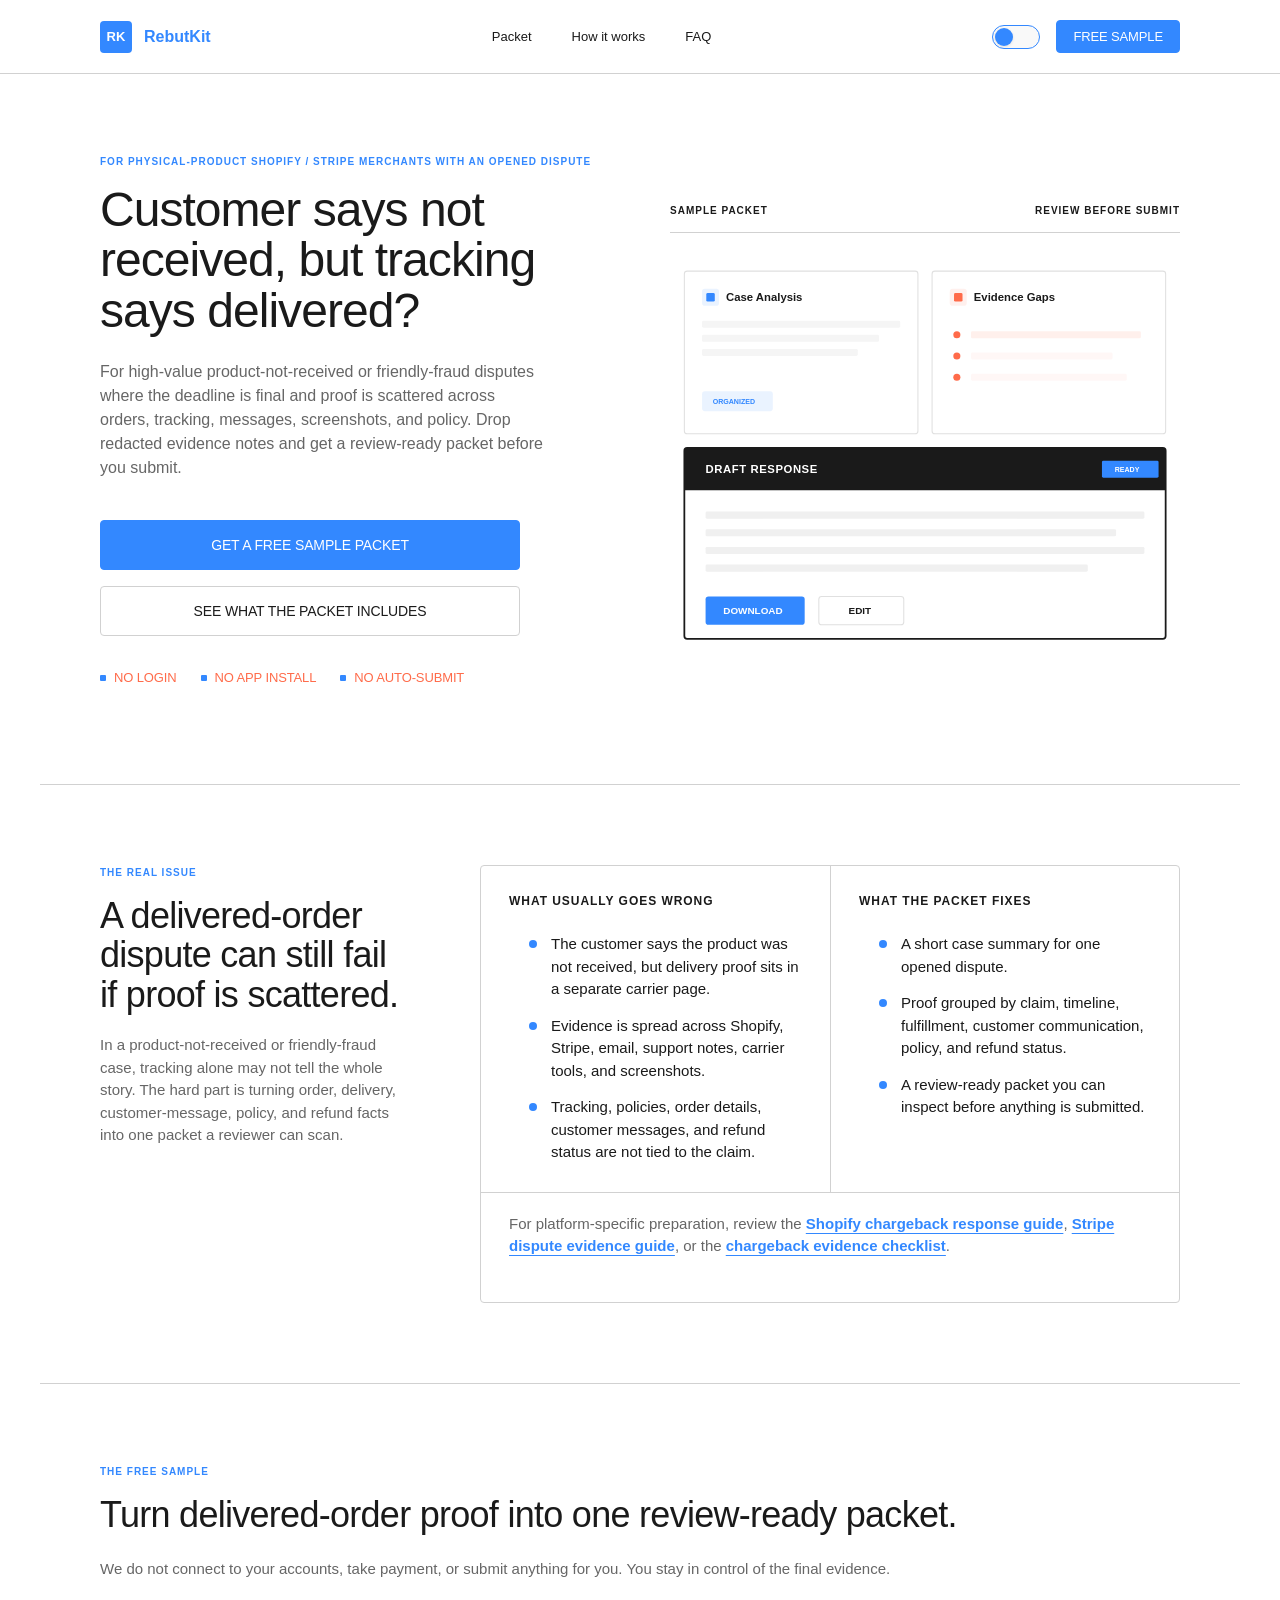
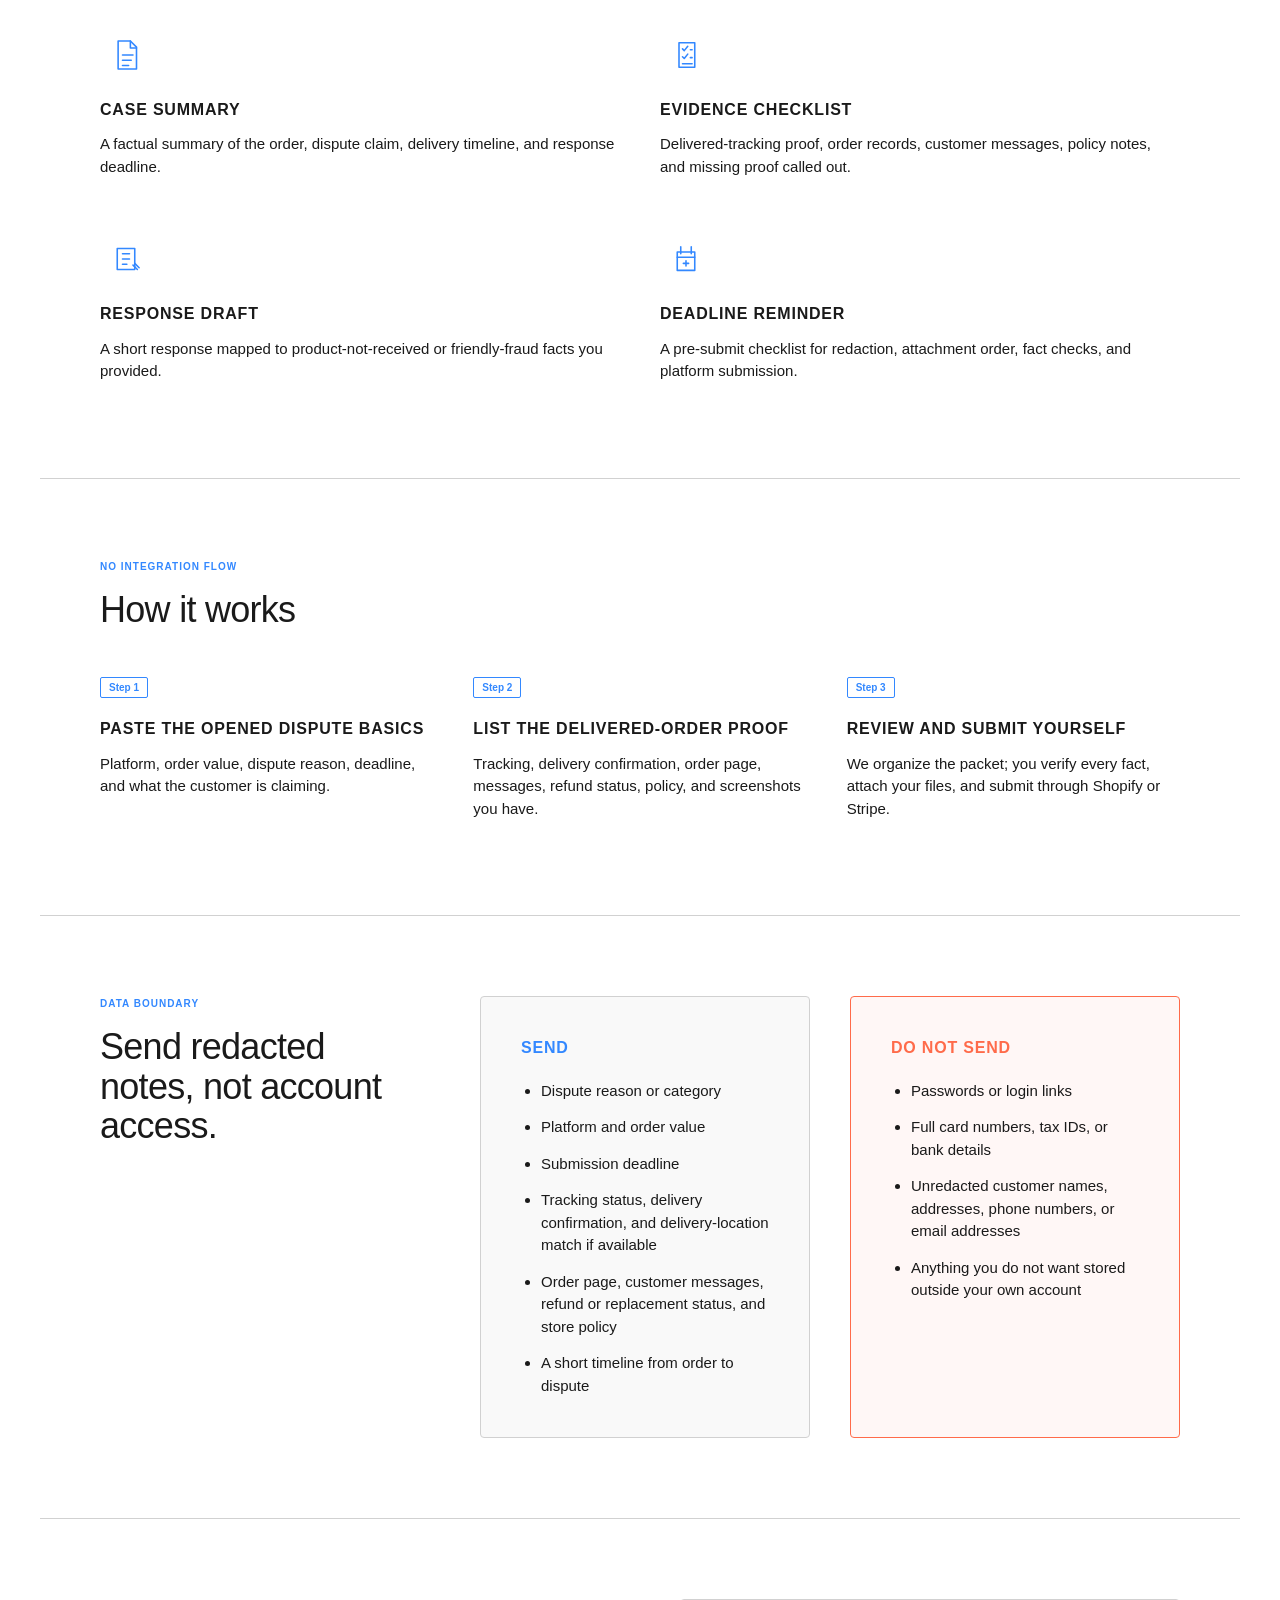
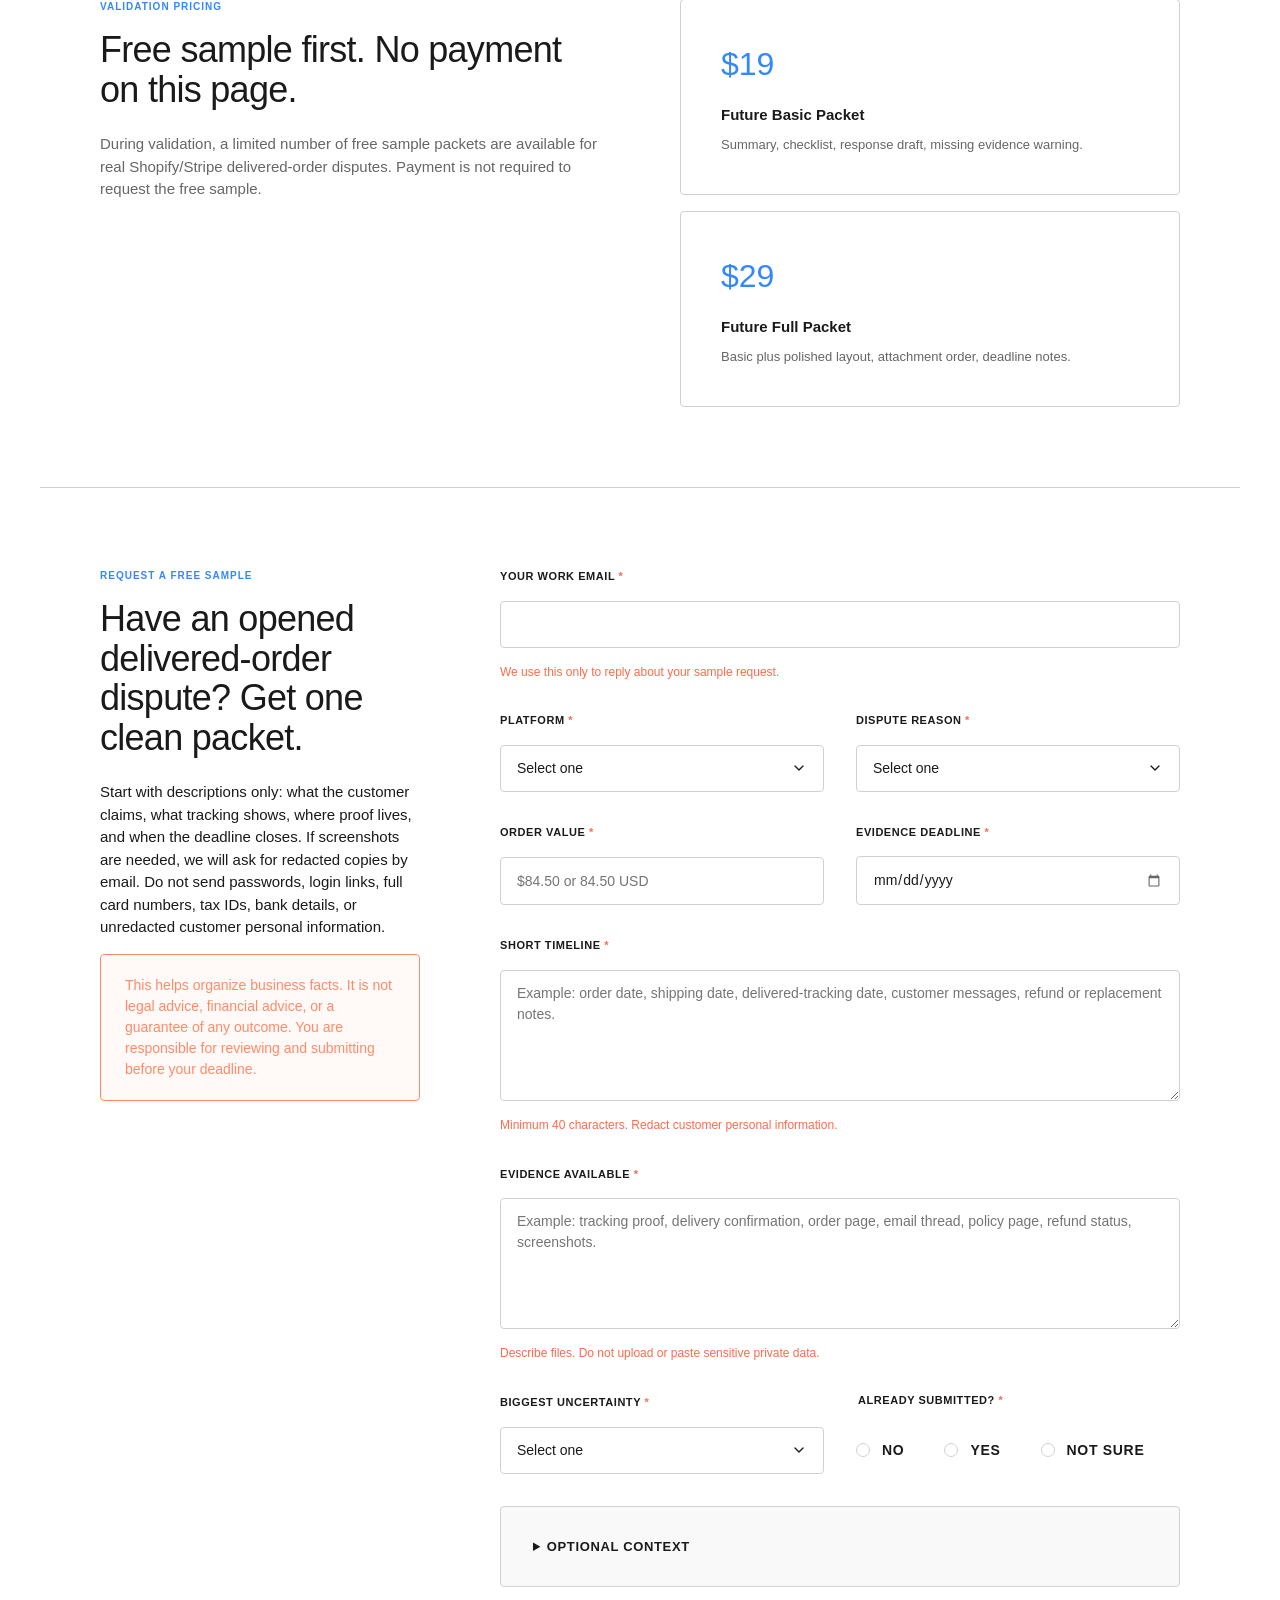
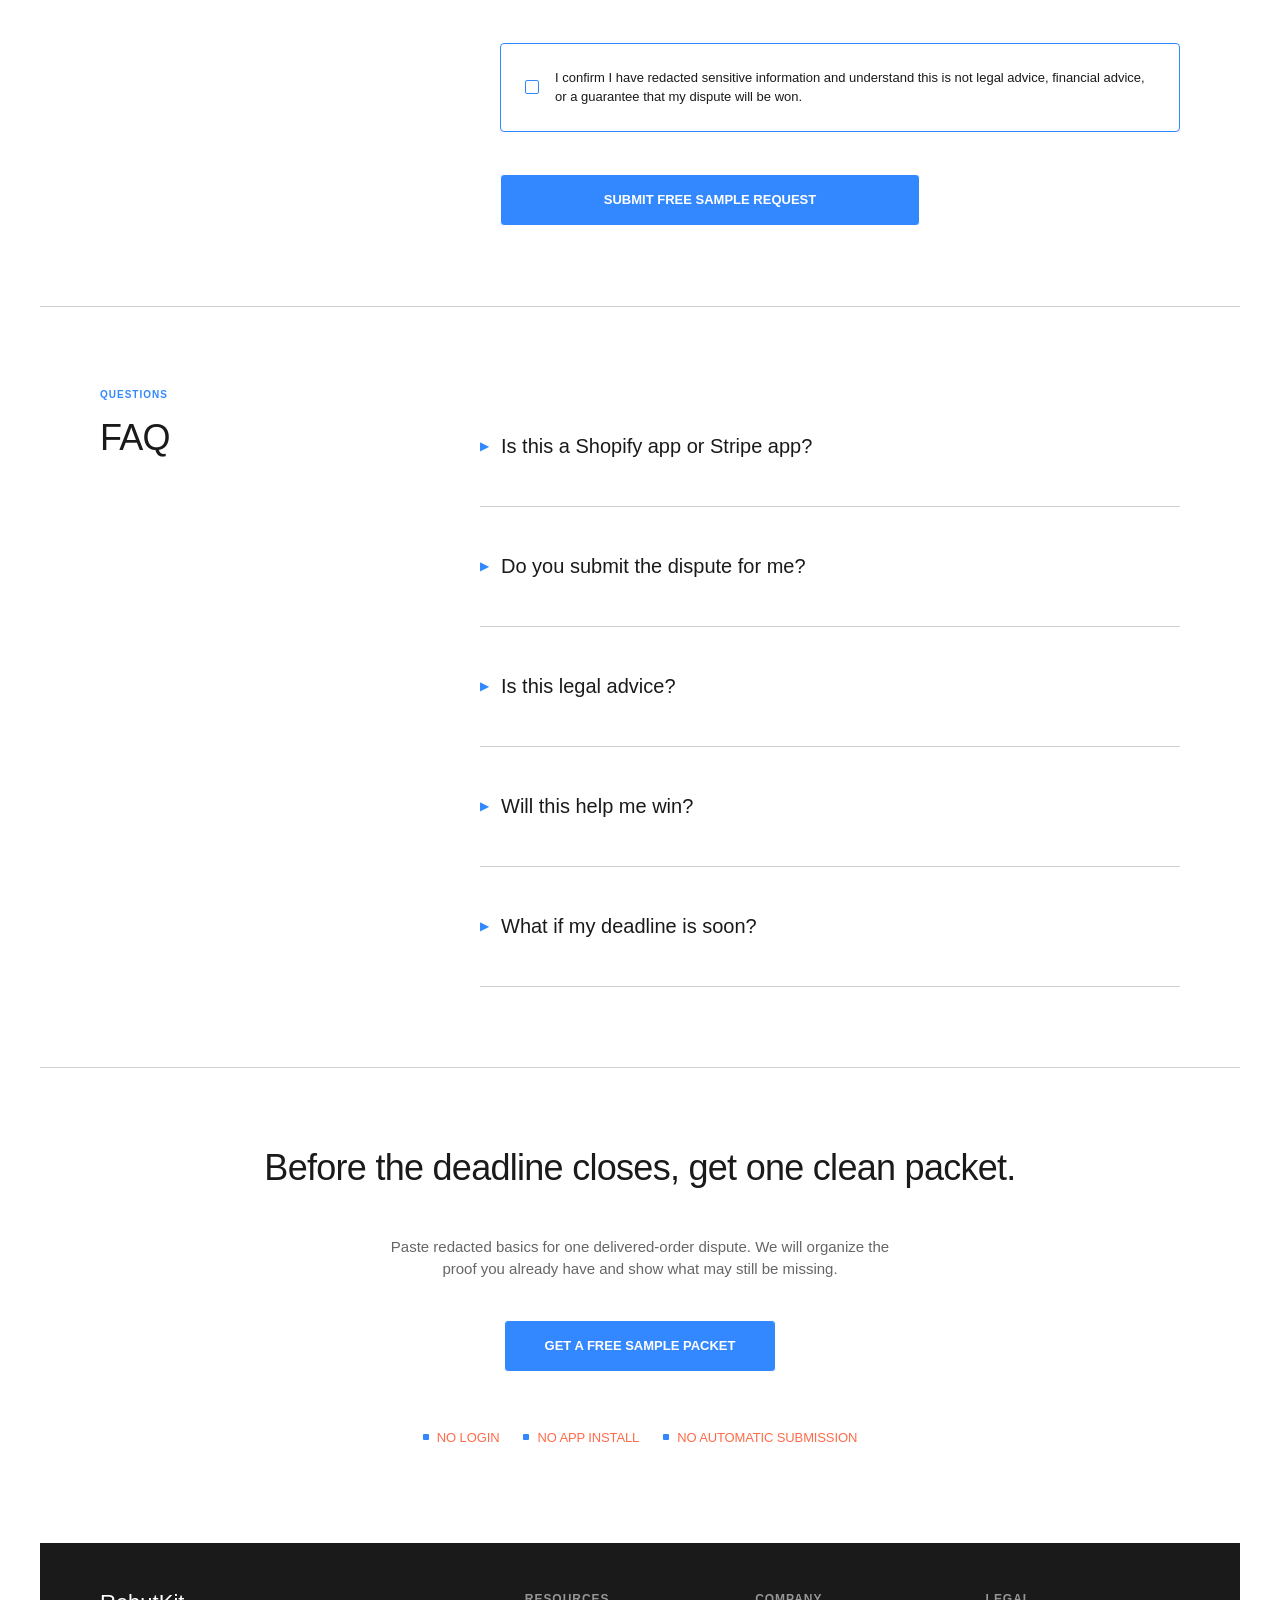
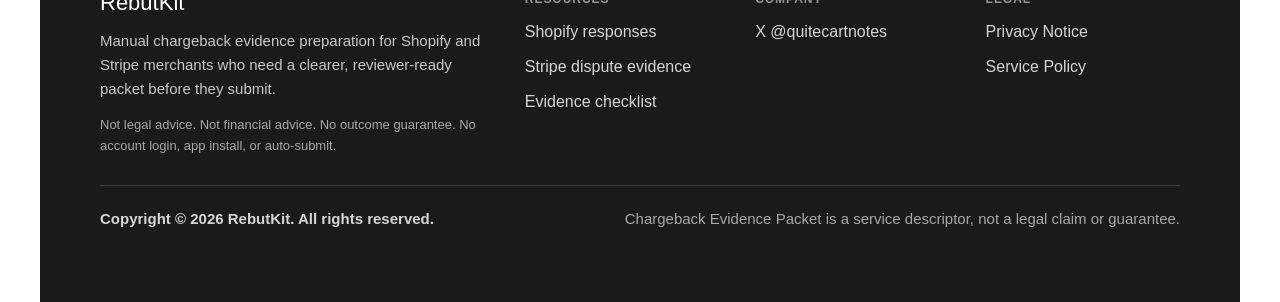
==== index.html @ 472446a6 "Restore PostHog-enabled submit analytics" ====
<!doctype html>
<html lang="en">
  <head>
    <meta charset="utf-8">
    <meta name="viewport" content="width=device-width, initial-scale=1">
    <meta name="description" content="A manual chargeback evidence packet service for Shopify and Stripe merchants. Match redacted facts and proof to the dispute reason before you submit.">
    <meta name="keywords" content="chargeback evidence packet, chargeback response, Shopify chargeback, Stripe chargeback, dispute packet, evidence checklist">
    <meta name="robots" content="index,follow,max-image-preview:large,max-snippet:-1,max-video-preview:-1">
    <meta name="theme-color" content="#ffffff">
    <link rel="icon" href="/favicon.svg" type="image/svg+xml">
    <meta name="posthog-key" content="">
    <meta name="posthog-host" content="https://us.i.posthog.com">
    <link rel="canonical" href="https://rebutkit.com/">
    <meta property="og:site_name" content="RebutKit">
    <meta property="og:type" content="website">
    <meta property="og:title" content="RebutKit Chargeback Evidence Packet">
    <meta property="og:description" content="A manual chargeback evidence packet service for Shopify and Stripe merchants. Match redacted facts and proof to the dispute reason before you submit.">
    <meta property="og:url" content="https://rebutkit.com/">
    <meta property="og:image" content="https://rebutkit.com/social-share.png">
    <meta property="og:image:alt" content="RebutKit logo on a blue background">
    <meta property="og:image:width" content="1200">
    <meta property="og:image:height" content="630">
    <meta name="twitter:card" content="summary_large_image">
    <meta name="twitter:title" content="RebutKit Chargeback Evidence Packet">
    <meta name="twitter:description" content="A manual chargeback evidence packet service for Shopify and Stripe merchants. Match redacted facts and proof to the dispute reason before you submit.">
    <meta name="twitter:image" content="https://rebutkit.com/social-share.png">
    <meta name="twitter:image:alt" content="RebutKit logo on a blue background">
    <title>Chargeback Evidence Packet for Shopify and Stripe Merchants | RebutKit</title>
    <script type="application/ld+json">
      {
        "@context": "https://schema.org",
        "@graph": [
          {
            "@type": "WebSite",
            "@id": "https://rebutkit.com/#website",
            "url": "https://rebutkit.com/",
            "name": "RebutKit",
            "description": "A manual chargeback evidence packet service for Shopify and Stripe merchants."
          },
          {
            "@type": "Service",
            "@id": "https://rebutkit.com/#service",
            "name": "Chargeback Evidence Packet",
            "serviceType": "Chargeback evidence packet preparation",
            "url": "https://rebutkit.com/",
            "description": "A manual service that matches redacted facts and evidence to the dispute reason before the merchant submits.",
            "provider": {
              "@type": "Organization",
              "name": "RebutKit",
              "url": "https://rebutkit.com/"
            }
          },
          {
            "@type": "FAQPage",
            "@id": "https://rebutkit.com/#faq",
            "mainEntity": [
              {
                "@type": "Question",
                "name": "Is this a Shopify app or Stripe app?",
                "acceptedAnswer": {
                  "@type": "Answer",
                  "text": "No. It is a manual service with no app install or login requirement."
                }
              },
              {
                "@type": "Question",
                "name": "Do you submit the dispute for me?",
                "acceptedAnswer": {
                  "@type": "Answer",
                  "text": "No. We prepare the packet and you submit it in your own dashboard."
                }
              },
              {
                "@type": "Question",
                "name": "Is this legal advice?",
                "acceptedAnswer": {
                  "@type": "Answer",
                  "text": "No. It is a documentation service, not legal representation."
                }
              },
              {
                "@type": "Question",
                "name": "Will this help me win?",
                "acceptedAnswer": {
                  "@type": "Answer",
                  "text": "It can improve the clarity and completeness of the evidence you submit, but the bank or card issuer makes the final decision and no outcome is guaranteed."
                }
              },
              {
                "@type": "Question",
                "name": "What if my deadline is soon?",
                "acceptedAnswer": {
                  "@type": "Answer",
                  "text": "Do not wait; the free sample is only sensible if you still have a few business days left."
                }
              }
            ]
          }
        ]
      }
    </script>
    <script type="module" crossorigin src="/assets/script-CZytRQI8.js"></script>
    <link rel="stylesheet" crossorigin href="/assets/script-Bat-u77X.css">
  </head>
  <body>
    <header class="site-header" aria-label="Main navigation">
      <div class="header-container">
        <a class="brand" href="/#top" aria-label="RebutKit home">
          <span class="brand-mark" aria-hidden="true">RK</span>
          <span>RebutKit</span>
        </a>
        <nav class="nav-links" aria-label="Page sections">
          <a href="/#packet">Packet</a>
          <a href="/#how">How it works</a>
          <a href="/#faq">FAQ</a>
        </nav>
        <div class="header-actions">
          <div class="theme-switch-wrapper">
            <button id="theme-toggle" class="theme-toggle-btn" aria-label="Toggle Dark Mode">
              <span class="icon-sun">☀️</span>
              <span class="icon-moon">🌙</span>
            </button>
          </div>
          <a class="btn btn-primary btn-sm" href="/#request">Free sample</a>
        </div>
      </div>
    </header>

    <main id="top">
      <section class="hero" aria-labelledby="hero-title">
        <div class="hero-copy">
          <p class="eyebrow reveal reveal-1">For physical-product Shopify / Stripe merchants with an opened dispute</p>
          <h1 id="hero-title" class="reveal reveal-2">Customer says not received, but tracking says delivered?</h1>
          <p class="hero-subhead reveal reveal-3">
            For high-value product-not-received or friendly-fraud disputes where the deadline is final and proof is
            scattered across orders, tracking, messages, screenshots, and policy. Drop redacted evidence notes and get a
            review-ready packet before you submit.
          </p>
          <div class="hero-actions reveal reveal-4">
            <a class="btn btn-primary" data-track-start href="#request">Get a free sample packet</a>
            <a class="btn btn-secondary" href="#packet">See what the packet includes</a>
          </div>
          <ul class="trust-strip reveal reveal-5" aria-label="Trust boundaries">
            <li>No login</li>
            <li>No app install</li>
            <li>No auto-submit</li>
          </ul>
        </div>
      
        <aside class="packet-visual reveal reveal-3" aria-label="Sample packet preview">
          <div class="preview-topline">
            <span>Sample packet</span>
            <span>Review before submit</span>
          </div>
          <img
            src="[data-uri]"
            width="720"
            height="560"
            alt="Preview of a chargeback evidence packet with case summary, checklist, missing evidence, and response draft sections"
          >
        </aside>
      </section>
      <section class="problem section-grid" aria-labelledby="problem-title">
        <div class="problem-intro reveal">
          <p class="section-kicker">The real issue</p>
          <h2 id="problem-title">A delivered-order dispute can still fail if proof is scattered.</h2>
          <p>
            In a product-not-received or friendly-fraud case, tracking alone may not tell the whole story. The hard part
            is turning order, delivery, customer-message, policy, and refund facts into one packet a reviewer can scan.
          </p>
        </div>
        <div class="problem-panel section-body reveal reveal-1">
          <div class="problem-group">
            <p class="problem-label">What usually goes wrong</p>
            <ul class="check-list problem-list">
              <li>The customer says the product was not received, but delivery proof sits in a separate carrier page.</li>
              <li>Evidence is spread across Shopify, Stripe, email, support notes, carrier tools, and screenshots.</li>
              <li>Tracking, policies, order details, customer messages, and refund status are not tied to the claim.</li>
            </ul>
          </div>
          <div class="problem-group">
            <p class="problem-label">What the packet fixes</p>
            <ul class="check-list problem-list">
              <li>A short case summary for one opened dispute.</li>
              <li>Proof grouped by claim, timeline, fulfillment, customer communication, policy, and refund status.</li>
              <li>A review-ready packet you can inspect before anything is submitted.</li>
            </ul>
          </div>
          <p class="intent-links">
            For platform-specific preparation, review the
            <a href="/shopify-chargeback-response.html">Shopify chargeback response guide</a>,
            <a href="/stripe-dispute-evidence.html">Stripe dispute evidence guide</a>, or the
            <a href="/chargeback-checklist.html">chargeback evidence checklist</a>.
          </p>
        </div>
      </section>
      <section id="packet" class="packet-section" aria-labelledby="packet-title">
        <div class="section-heading reveal">
          <p class="section-kicker">The free sample</p>
          <h2 id="packet-title">Turn delivered-order proof into one review-ready packet.</h2>
          <p>
            We do not connect to your accounts, take payment, or submit anything for you. You stay in control of the
            final evidence.
          </p>
        </div>
        <div class="packet-grid packet-icon-grid">
          <article class="reveal reveal-1">
            <span class="packet-content-icon" aria-hidden="true">
              <svg viewBox="0 0 48 48">
                <path d="M15 8h14l7 7v25H15z" />
                <path d="M29 8v8h7" />
                <path d="M20 24h12" />
                <path d="M20 30h10" />
                <path d="M20 36h7" />
              </svg>
            </span>
            <h3>Case Summary</h3>
            <p>A factual summary of the order, dispute claim, delivery timeline, and response deadline.</p>
          </article>
          <article class="reveal reveal-2">
            <span class="packet-content-icon" aria-hidden="true">
              <svg viewBox="0 0 48 48">
                <path d="M16 10h18v28H16z" />
                <path d="M20 17l2 2 4-5" />
                <path d="M29 18h2" />
                <path d="M20 26l2 2 4-5" />
                <path d="M29 27h2" />
                <path d="M20 34h11" />
              </svg>
            </span>
            <h3>Evidence Checklist</h3>
            <p>Delivered-tracking proof, order records, customer messages, policy notes, and missing proof called out.</p>
          </article>
          <article class="reveal reveal-3">
            <span class="packet-content-icon" aria-hidden="true">
              <svg viewBox="0 0 48 48">
                <path d="M14 12h20v24H14z" />
                <path d="M20 18h8" />
                <path d="M20 24h8" />
                <path d="M20 30h5" />
                <path d="M32 31l5 5" />
                <path d="M34 29l5 5" />
              </svg>
            </span>
            <h3>Response Draft</h3>
            <p>A short response mapped to product-not-received or friendly-fraud facts you provided.</p>
          </article>
          <article class="reveal reveal-4">
            <span class="packet-content-icon" aria-hidden="true">
              <svg viewBox="0 0 48 48">
                <path d="M14 16h20v21H14z" />
                <path d="M18 10v8" />
                <path d="M30 10v8" />
                <path d="M14 22h20" />
                <path d="M21 29h6" />
                <path d="M24 26v6" />
              </svg>
            </span>
            <h3>Deadline Reminder</h3>
            <p>A pre-submit checklist for redaction, attachment order, fact checks, and platform submission.</p>
          </article>
        </div>
      </section>
      <section id="how" class="steps-section" aria-labelledby="how-title">
        <div class="section-heading compact reveal">
          <p class="section-kicker">No integration flow</p>
          <h2 id="how-title">How it works</h2>
        </div>
        <div class="steps">
          <article class="reveal reveal-1">
            <span>Step 1</span>
            <h3>Paste the opened dispute basics</h3>
            <p>Platform, order value, dispute reason, deadline, and what the customer is claiming.</p>
          </article>
          <article class="reveal reveal-2">
            <span>Step 2</span>
            <h3>List the delivered-order proof</h3>
            <p>Tracking, delivery confirmation, order page, messages, refund status, policy, and screenshots you have.</p>
          </article>
          <article class="reveal reveal-3">
            <span>Step 3</span>
            <h3>Review and submit yourself</h3>
            <p>We organize the packet; you verify every fact, attach your files, and submit through Shopify or Stripe.</p>
          </article>
        </div>
      </section>
      <section class="send-section section-grid" aria-labelledby="send-title">
        <div class="reveal">
          <p class="section-kicker">Data boundary</p>
          <h2 id="send-title">Send redacted notes, not account access.</h2>
        </div>
        <div class="send-columns">
          <div class="reveal reveal-1">
            <h3>Send</h3>
            <ul>
              <li>Dispute reason or category</li>
              <li>Platform and order value</li>
              <li>Submission deadline</li>
              <li>Tracking status, delivery confirmation, and delivery-location match if available</li>
              <li>Order page, customer messages, refund or replacement status, and store policy</li>
              <li>A short timeline from order to dispute</li>
            </ul>
          </div>
          <div class="warning-box reveal reveal-2">
            <h3>Do not send</h3>
            <ul>
              <li>Passwords or login links</li>
              <li>Full card numbers, tax IDs, or bank details</li>
              <li>Unredacted customer names, addresses, phone numbers, or email addresses</li>
              <li>Anything you do not want stored outside your own account</li>
            </ul>
          </div>
        </div>
      </section>
      <section class="pricing-section" aria-labelledby="pricing-title">
        <div class="reveal">
          <p class="section-kicker">Validation pricing</p>
          <h2 id="pricing-title">Free sample first. No payment on this page.</h2>
          <p>
            During validation, a limited number of free sample packets are available for real Shopify/Stripe
            delivered-order disputes. Payment is not required to request the free sample.
          </p>
        </div>
        <div class="price-row" aria-label="Future paid options">
          <button class="price-tile reveal reveal-1" type="button" data-pricing-interest="basic">
            <span>$19</span>
            <strong>Future Basic Packet</strong>
            <small>Summary, checklist, response draft, missing evidence warning.</small>
          </button>
          <button class="price-tile reveal reveal-2" type="button" data-pricing-interest="full">
            <span>$29</span>
            <strong>Future Full Packet</strong>
            <small>Basic plus polished layout, attachment order, deadline notes.</small>
          </button>
        </div>
      </section>
      <section id="request" class="form-section" aria-labelledby="form-title">
        <div class="form-intro reveal">
          <p class="section-kicker">Request a free sample</p>
          <h2 id="form-title">Have an opened delivered-order dispute? Get one clean packet.</h2>
          <p>
            Start with descriptions only: what the customer claims, what tracking shows, where proof lives, and when
            the deadline closes. If screenshots are needed, we will ask for redacted copies by email. Do not send
            passwords, login links, full card numbers, tax IDs, bank details, or unredacted customer personal information.
          </p>
          <p class="disclaimer">
            This helps organize business facts. It is not legal advice, financial advice, or a guarantee of any outcome.
            You are responsible for reviewing and submitting before your deadline.
          </p>
        </div>
      
        <form
          name="sample-request-v2"
          method="POST"
          action="https://formsubmit.co/4fad82d4079af359d1c2a94c0b9c5344"
          data-form-endpoint="https://formsubmit.co/ajax/4fad82d4079af359d1c2a94c0b9c5344"
          data-form-inbox="chargebackpacketops@gmail.com"
          netlify-honeypot="bot-field"
          class="sample-form"
        >
          <input type="hidden" name="form-name" value="sample-request-v2">
          <input type="hidden" name="_subject" value="New RebutKit sample request">
          <input type="hidden" name="_template" value="table">
          <input type="hidden" name="_next" value="https://rebutkit.com/thanks.html">
          <input type="text" name="_honey" class="hidden-field" tabindex="-1" autocomplete="off" aria-hidden="true">
          <p class="hidden-field">
            <label>Do not fill this out: <input name="bot-field" autocomplete="off"></label>
          </p>
          <input type="hidden" name="utm_source" value="">
          <input type="hidden" name="utm_medium" value="">
          <input type="hidden" name="utm_campaign" value="">
          <input type="hidden" name="landing_variant" value="d2-delivered-order-wedge-v1">
      
          <div class="form-field">
            <label for="email" class="required">Your work email</label>
            <input id="email" name="email" type="email" autocomplete="email" required>
            <small>We use this only to reply about your sample request.</small>
          </div>
      
          <div class="field-row">
            <div class="form-field">
              <label for="platform" class="required">Platform</label>
              <select id="platform" name="platform" required>
                <option value="">Select one</option>
                <option>Shopify</option>
                <option>Shopify Payments</option>
                <option>Stripe</option>
                <option>PayPal</option>
                <option>Other</option>
              </select>
            </div>
            <div class="form-field">
              <label for="dispute_reason" class="required">Dispute reason</label>
              <select id="dispute_reason" name="dispute_reason" required>
                <option value="">Select one</option>
                <option value="item_not_received">Item not received</option>
                <option value="fraudulent_no_authorization">Friendly fraud / no authorization</option>
                <option value="product_unacceptable">Product unacceptable</option>
                <option value="subscription_cancelled">Subscription cancelled</option>
                <option value="duplicate">Duplicate</option>
                <option value="credit_not_processed">Credit not processed</option>
                <option value="not_sure">Not sure</option>
                <option value="other">Other</option>
              </select>
            </div>
          </div>
      
          <div class="field-row">
            <div class="form-field">
              <label for="order_value" class="required">Order value</label>
              <input id="order_value" name="order_value" type="text" placeholder="$84.50 or 84.50 USD" required>
            </div>
            <div class="form-field">
              <label for="submission_deadline" class="required">Evidence deadline</label>
              <input id="submission_deadline" name="submission_deadline" type="date" required>
            </div>
          </div>
      
          <div class="form-field">
            <label for="timeline" class="required">Short timeline</label>
            <textarea
              id="timeline"
              name="timeline"
              rows="5"
              minlength="40"
              required
              placeholder="Example: order date, shipping date, delivered-tracking date, customer messages, refund or replacement notes."
            ></textarea>
            <small>Minimum 40 characters. Redact customer personal information.</small>
          </div>
      
          <div class="form-field">
            <label for="evidence_available" class="required">Evidence available</label>
            <textarea
              id="evidence_available"
              name="evidence_available"
              rows="5"
              minlength="40"
              required
              placeholder="Example: tracking proof, delivery confirmation, order page, email thread, policy page, refund status, screenshots."
            ></textarea>
            <small>Describe files. Do not upload or paste sensitive private data.</small>
          </div>
      
          <div class="field-row">
            <div class="form-field">
              <label for="biggest_uncertainty" class="required">Biggest uncertainty</label>
              <select id="biggest_uncertainty" name="biggest_uncertainty" required>
                <option value="">Select one</option>
                <option value="what_evidence_matters">What evidence matters</option>
                <option value="how_to_write_response">How to write the response</option>
                <option value="missing_proof">What proof is missing</option>
                <option value="fight_or_accept">Whether to fight or accept</option>
                <option value="deadline">Deadline pressure</option>
              </select>
            </div>
            <fieldset class="form-field radio-field">
              <legend class="required">Already submitted?</legend>
              <div class="radio-options">
                <label><input type="radio" name="already_submitted" value="no" required> No</label>
                <label><input type="radio" name="already_submitted" value="yes"> Yes</label>
                <label><input type="radio" name="already_submitted" value="not_sure"> Not sure</label>
              </div>
            </fieldset>
          </div>
      
          <details class="optional-fields">
            <summary>Optional context</summary>
            <div class="optional-content">
              <div class="field-row">
                <div class="form-field">
                  <label for="dispute_fee_optional">Dispute fee if known</label>
                  <input id="dispute_fee_optional" name="dispute_fee_optional" type="text">
                </div>
                <div class="form-field">
                  <label for="paid_packet_interest_optional">Would you consider a paid packet later?</label>
                  <select id="paid_packet_interest_optional" name="paid_packet_interest_optional">
                    <option value="">Select one</option>
                    <option value="yes_basic">$19 Basic if useful</option>
                    <option value="yes_full">$29 Full if useful</option>
                    <option value="maybe">Maybe</option>
                    <option value="no">No</option>
                  </select>
                </div>
              </div>
              <div class="form-field">
                <label for="customer_contact_optional">Customer contact notes</label>
                <textarea id="customer_contact_optional" name="customer_contact_optional" rows="3"></textarea>
              </div>
              <div class="form-field">
                <label for="refund_status_optional">Refund or replacement status</label>
                <textarea id="refund_status_optional" name="refund_status_optional" rows="3"></textarea>
              </div>
              <label class="check-field">
                <input
                  type="checkbox"
                  name="anonymized_sample_permission_optional"
                  value="yes"
                >
                You may use an anonymized version of this case to improve future sample packets.
              </label>
            </div>
          </details>
      
          <label class="check-field consent">
            <input id="consent_checkbox" type="checkbox" name="consent_checkbox" value="yes" required>
            I confirm I have redacted sensitive information and understand this is not legal advice, financial advice, or
            a guarantee that my dispute will be won.
          </label>
      
          <p class="form-error" role="alert" hidden></p>
          <button class="button button-primary submit-button" type="submit">Submit free sample request</button>
        </form>
      </section>
      <section id="faq" class="faq-section section-grid" aria-labelledby="faq-title">
        <div class="reveal">
          <p class="section-kicker">Questions</p>
          <h2 id="faq-title">FAQ</h2>
        </div>
        <div class="faq-list">
          <details class="reveal reveal-1">
            <summary>Is this a Shopify app or Stripe app?</summary>
            <p>
              No. We do not require an app install, account login, API key, or carrier integration. You paste redacted
              business facts and receive a static document.
            </p>
          </details>
          <details class="reveal reveal-2">
            <summary>Do you submit the dispute for me?</summary>
            <p>
              No. You are the only person who can submit the evidence through your Shopify or Stripe dashboard. We
              provide the packet; you do the final click.
            </p>
          </details>
          <details class="reveal reveal-3">
            <summary>Is this legal advice?</summary>
            <p>
              No. We provide business documentation services based on payment platform requirements. We are not lawyers
              and do not provide legal representation.
            </p>
          </details>
          <details class="reveal reveal-4">
            <summary>Will this help me win?</summary>
            <p>
              No one can guarantee a chargeback outcome. The goal is to make your delivered-order response clearer,
              better organized, and specific to the claim before the bank or card issuer decides.
            </p>
          </details>
          <details class="reveal reveal-5">
            <summary>What if my deadline is soon?</summary>
            <p>
              Do not wait for us. You are responsible for your own submission deadlines. We suggest the free sample only
              if you have at least 2-3 business days left.
            </p>
          </details>
        </div>
      </section>
      <section class="final-cta reveal" aria-labelledby="final-title">
        <h2 id="final-title">Before the deadline closes, get one clean packet.</h2>
        <p>Paste redacted basics for one delivered-order dispute. We will organize the proof you already have and show what may still be missing.</p>
        <a class="button button-primary" data-track-start href="#request">Get a free sample packet</a>
        <ul class="trust-strip reveal" style="justify-content: center; border-top: none; padding-top: 0; margin-top: 32px; list-style: none;">
          <li>No login</li>
          <li>No app install</li>
          <li>No automatic submission</li>
        </ul>
      </section>
    </main>

    <!-- Netlify static fallback form definition for reliable form detection at deploy time. -->
    <form
      name="sample-request-v2"
      data-netlify="true"
      netlify
      netlify-honeypot="bot-field"
      hidden
      aria-hidden="true"
    >
      <input type="hidden" name="form-name" value="sample-request-v2">
      <input type="text" name="bot-field">
      <input type="email" name="email">
      <input type="text" name="platform">
      <input type="text" name="dispute_reason">
      <input type="text" name="order_value">
      <input type="text" name="submission_deadline">
      <textarea name="timeline"></textarea>
      <textarea name="evidence_available"></textarea>
      <input type="text" name="biggest_uncertainty">
      <input type="text" name="already_submitted">
      <input type="text" name="dispute_fee_optional">
      <textarea name="customer_contact_optional"></textarea>
      <textarea name="refund_status_optional"></textarea>
      <input type="text" name="paid_packet_interest_optional">
      <input type="text" name="anonymized_sample_permission_optional">
      <input type="text" name="consent_checkbox">
      <input type="text" name="utm_source">
      <input type="text" name="utm_medium">
      <input type="text" name="utm_campaign">
      <input type="text" name="landing_variant">
    </form>

    <footer class="site-footer">
      <div class="footer-grid">
        <section class="footer-brand" aria-labelledby="footer-brand-title">
          <h2 id="footer-brand-title">RebutKit</h2>
          <p>
            Manual chargeback evidence preparation for Shopify and Stripe merchants who need a clearer, reviewer-ready
            packet before they submit.
          </p>
          <p class="footer-boundary">
            Not legal advice. Not financial advice. No outcome guarantee. No account login, app install, or auto-submit.
          </p>
        </section>
    
        <nav class="footer-column" aria-label="Resources">
          <h3>Resources</h3>
          <a href="/shopify-chargeback-response.html">Shopify responses</a>
          <a href="/stripe-dispute-evidence.html">Stripe dispute evidence</a>
          <a href="/chargeback-checklist.html">Evidence checklist</a>
        </nav>
    
        <nav class="footer-column" aria-label="Company">
          <h3>Company</h3>
          <a href="https://x.com/quitecartnotes" target="_blank" rel="noopener noreferrer">X @quitecartnotes</a>
        </nav>
    
        <nav class="footer-column" aria-label="Legal">
          <h3>Legal</h3>
          <button type="button" data-modal-target="privacy-policy">Privacy Notice</button>
          <button type="button" data-modal-target="service-policy">Service Policy</button>
        </nav>
      </div>
    
      <div class="footer-bottom">
        <p class="footer-copyright">Copyright &copy; 2026 RebutKit. All rights reserved.</p>
        <p>Chargeback Evidence Packet is a service descriptor, not a legal claim or guarantee.</p>
      </div>
    
      <dialog class="policy-dialog" id="privacy-policy" aria-labelledby="privacy-policy-title">
        <article>
          <header>
            <div>
              <p class="dialog-kicker">RebutKit</p>
              <h2 id="privacy-policy-title">Privacy Notice</h2>
            </div>
            <button type="button" class="dialog-close" data-modal-close aria-label="Close privacy policy">Close</button>
          </header>
          <p class="dialog-updated">Last updated: May 21, 2026</p>
          <p>
            RebutKit collects the information you choose to submit through the sample request form or direct contact. This
            may include your email address, commerce platform, dispute context, deadline, timeline, and redacted evidence
            notes.
          </p>
          <p>
            We use submitted information to review your request, respond by email, prepare manual evidence-organization
            guidance, and improve the workflow. Do not send account credentials, API keys, payment card data, or unredacted
            customer personal information.
          </p>
          <p>
            We do not sell submitted request information. Site analytics are configured without session recording and are
            used to understand page and form behavior, not to collect sensitive dispute evidence.
          </p>
          <p>
            Form submissions may be processed by a form-handling provider so RebutKit can receive and reply to sample
            requests by email.
          </p>
        </article>
      </dialog>
    
      <dialog class="policy-dialog" id="service-policy" aria-labelledby="service-policy-title">
        <article>
          <header>
            <div>
              <p class="dialog-kicker">RebutKit</p>
              <h2 id="service-policy-title">Service Policy</h2>
            </div>
            <button type="button" class="dialog-close" data-modal-close aria-label="Close service policy">Close</button>
          </header>
          <p class="dialog-updated">Last updated: May 21, 2026</p>
          <p>
            RebutKit provides manual evidence organization support for merchants preparing their own chargeback response. We
            do not provide legal, financial, banking, tax, or platform compliance advice.
          </p>
          <p>
            We do not log into Shopify, Stripe, payment processors, banks, or merchant accounts. We do not submit disputes,
            automate responses, contact processors on your behalf, or guarantee any result.
          </p>
          <p>
            Merchants remain responsible for checking processor deadlines, verifying all facts, deciding what to submit, and
            submitting evidence through their own platform or processor dashboard.
          </p>
        </article>
      </dialog>
    </footer>
    <script>
      const toggle = document.getElementById('theme-toggle');
      const doc = document.documentElement;
    
      // Default to light mode explicitly on first load
      const savedTheme = localStorage.getItem('theme');
      if (savedTheme === 'dark') {
          doc.classList.add('dark');
          doc.classList.remove('light');
      } else {
          doc.classList.add('light');
          doc.classList.remove('dark');
      }
    
      toggle && toggle.addEventListener('click', () => {
        const isDark = doc.classList.contains('dark');
        if (isDark) {
          doc.classList.remove('dark');
          doc.classList.add('light');
          localStorage.setItem('theme', 'light');
        } else {
          doc.classList.add('dark');
          doc.classList.remove('light');
          localStorage.setItem('theme', 'dark');
        }
      });
    
      // Intersection Observer for Scroll Animations
      const observerOptions = {
        threshold: 0.1,
        rootMargin: '0px 0px -50px 0px'
      };
    
      const observer = new IntersectionObserver((entries) => {
        entries.forEach(entry => {
          if (entry.isIntersecting) {
            entry.target.classList.add('active'); // We can use .active or just let .reveal trigger
            // If we use JS to trigger:
            entry.target.style.animationPlayState = 'running';
            observer.unobserve(entry.target);
          }
        });
      }, observerOptions);
    
      document.querySelectorAll('.reveal').forEach(el => {
        // el.style.animationPlayState = 'paused'; // Optional: pause until seen
        observer.observe(el);
      });
    </script>
  </body>
</html>
---- assets/script-Bat-u77X.css ----
:root{--lightningcss-light:initial;--lightningcss-dark: ;color-scheme:light dark;--ink:#1a1a1a;--muted:#666;--line:#d1d1d1;--paper:#fff;--paper-rgb:255, 255, 255;--surface:#fff;--calendar-filter:invert(0);--surface-alt:#f9f9f9;--surface-warn:#fdfdfd;--accent:#38f;--accent-dark:#26c;--rust:#ff6b4a;--gold:#e2c076;--shadow:none;--radius:4px;font-family:Inter,Helvetica Neue,Helvetica,Arial,sans-serif}@media (prefers-color-scheme:dark){:root{--lightningcss-light: ;--lightningcss-dark:initial}:root:not(.light){--ink:#f0f4f8;--muted:#f0f4f880;--line:#f0f4f81a;--paper:#0c0e10;--paper-rgb:12, 14, 16;--surface:#0c0e10;--calendar-filter:invert(1);--surface-alt:#16181b;--surface-warn:#221a18;--accent:#38f;--accent-dark:#59f;--rust:#ff8c69;--gold:#e2c076}}:root.dark{--ink:#f0f4f8;--muted:#f0f4f899;--line:#f0f4f826;--paper:#0c0e10;--paper-rgb:12, 14, 16;--surface:#0c0e10;--surface-alt:#16181b;--surface-warn:#2f1816;--accent:#38f;--accent-dark:#26c;--rust:#ff6b4a;--gold:#e2c076}*{box-sizing:border-box}::selection{background-color:var(--accent);color:#fff}::selection{background-color:var(--accent);color:#fff}.faq-section details{border-bottom:1px solid var(--line)}.faq-section summary{cursor:pointer;align-items:center;gap:12px;padding:24px 0;font-weight:600;list-style:none;display:flex!important}.faq-section summary::-webkit-details-marker{display:none}.faq-section summary:before{content:"▶";color:var(--accent);font-size:12px;transition:transform .2s;display:inline-block}.faq-section details[open] summary:before{transform:rotate(90deg)}html{scroll-behavior:smooth;background-color:var(--paper)}@keyframes fadeInUp{0%{opacity:0;transform:translateY(20px)}to{opacity:1;transform:translateY(0)}}.reveal{opacity:0;transition:opacity .8s cubic-bezier(.2,.8,.2,1),transform .8s cubic-bezier(.2,.8,.2,1);transform:translateY(20px)}.reveal.active{opacity:1;transform:translateY(0)}.reveal-1{transition-delay:.1s}.reveal-2{transition-delay:.2s}.reveal-3{transition-delay:.3s}.reveal-4{transition-delay:.4s}.reveal-5{transition-delay:.5s}.reveal-6{transition-delay:.6s}body{color:var(--ink);background:var(--paper);-webkit-font-smoothing:antialiased;margin:0}a{color:inherit;text-decoration:none}img{max-width:100%;display:block}.site-header{z-index:1000;border-bottom:1px solid var(--line);background:rgba(var(--paper-rgb,255, 255, 255), .8);-webkit-backdrop-filter:blur(12px)saturate(180%);justify-content:space-between;align-items:center;width:100%;padding:20px 0;display:flex;position:sticky;top:0}.header-container{justify-content:space-between;align-items:center;width:min(1200px,100%);margin:0 auto;padding:0 60px;display:flex}.brand{color:var(--accent);align-items:center;gap:12px;font-size:16px;font-weight:700;text-decoration:none;display:inline-flex}.brand-mark{background:var(--accent);border-radius:var(--radius);box-sizing:border-box;justify-content:center;align-items:center;width:32px;height:32px;font-size:13px;font-weight:800;display:flex;color:#fff!important}.nav-links{color:var(--ink);align-items:center;gap:40px;font-size:13px;font-weight:500;display:flex}.nav-links a:hover{color:var(--accent)}.theme-switch-wrapper{align-items:center;display:flex}.hero-preview{background:var(--surface-alt);border:1px solid var(--line);border-radius:var(--radius);justify-content:center;align-items:center;margin-top:60px;padding:40px;display:flex}.theme-toggle-btn{background:var(--line);border:1px solid var(--line);cursor:pointer;border-radius:99px;width:48px;height:24px;padding:0;transition:all .3s;display:flex;position:relative}.theme-toggle-btn:after{content:"";background:var(--accent);border-radius:50%;width:18px;height:18px;transition:transform .3s cubic-bezier(.4,0,.2,1),background .3s;position:absolute;top:2px;left:2px;box-shadow:0 1px 3px #0000001a}:root.dark .theme-toggle-btn:after{background:var(--accent);transform:translate(24px)}:root.light .theme-toggle-btn{background:var(--surface-alt);border-color:var(--accent)}.theme-toggle-btn span{display:none}.theme-toggle-btn:hover{border-color:var(--accent)}.header-actions{align-items:center;gap:16px;display:flex}.btn-sm{min-height:auto!important;padding:8px 16px!important;font-size:13px!important}.btn{text-transform:uppercase;letter-spacing:-.01em;cursor:pointer;text-align:center;overflow-wrap:anywhere;justify-content:center;align-items:center;max-width:100%;padding:16px 32px;font-size:14px;font-weight:400;text-decoration:none;transition:all .2s;display:inline-flex;border-radius:var(--radius)!important}.btn-primary{background:var(--accent)!important;color:#fff!important;border:1px solid var(--accent)!important;border-radius:var(--radius)!important}.btn-primary:hover{transform:translateY(-1px);background:#1a66cc!important;border-color:#1a66cc!important}.btn-secondary{color:var(--ink)!important;border:1px solid var(--line)!important;border-radius:var(--radius)!important;background:0 0!important}.btn-secondary:hover{transform:translateY(-1px);background:var(--ink)!important;color:var(--paper)!important;border-color:var(--ink)!important}.hero{border-bottom:1px solid var(--line);grid-template-columns:1fr 1fr;align-items:center;gap:60px;width:min(1200px,100%);margin:0 auto;padding:80px 60px;display:grid}.hero-copy{min-width:0;max-width:100%}.eyebrow,.section-kicker{letter-spacing:.1em;text-transform:uppercase;margin:0 0 16px;font-size:10px;font-weight:700;color:#38f!important}.hero .eyebrow{white-space:nowrap}h1,h2,h3,p{margin-top:0}h1{letter-spacing:-.02em;margin-bottom:24px;font-size:48px;font-weight:500;line-height:1.05}h2{letter-spacing:-.02em;margin-bottom:24px;font-size:36px;font-weight:500;line-height:1.1}h3{text-transform:uppercase;letter-spacing:.05em;color:var(--ink);margin-bottom:12px;font-size:16px;font-weight:600;line-height:1.4}p,li,small,label,input,textarea,select,button{font-size:15px;line-height:1.5}.hero-subhead,.section-heading p,.section-body p,.pricing-section p,.final-cta p{color:var(--muted)}.send-columns>div:first-child h3{margin-bottom:20px;color:#38f!important}.warning-box{background:#fff5f2}.warning-box h3{margin-bottom:20px;color:var(--rust)!important}.hero-subhead{max-width:50ch;margin-bottom:40px;font-size:16px}.hero-actions{grid-template-columns:1fr;gap:16px;max-width:420px;display:grid}.price-row{grid-template-columns:1fr;gap:16px;display:grid}.button{text-transform:uppercase;cursor:pointer;border-radius:var(--radius);justify-content:center;align-items:center;width:fit-content;max-width:100%;min-height:52px;padding:0 40px;font-size:13px;font-weight:700;transition:opacity .15s;display:inline-flex}.button-primary{background:var(--accent);border:1px solid var(--paper);color:var(--paper)!important}.button-primary:hover{opacity:.9}.button-secondary{color:var(--ink);border:1px solid var(--ink)}.button-secondary:hover{background:var(--ink);color:var(--paper)}.trust-strip{gap:24px;margin-top:32px;padding:0;list-style:none;display:flex}.trust-strip li{text-transform:uppercase;letter-spacing:-.01em;align-items:center;gap:8px;font-size:13px;font-weight:400;display:flex;color:var(--rust)!important}.trust-strip li:before{content:"";border-radius:1px;width:6px;height:6px;display:inline-block;background:var(--accent)!important}.packet-visual{background:0 0;width:100%;padding:0}.packet-visual img{object-fit:contain;width:100%;max-width:none;height:auto;display:block}.preview-topline{border-bottom:1px solid var(--line);color:var(--ink);text-transform:uppercase;letter-spacing:.1em;justify-content:space-between;gap:16px;margin-bottom:24px;padding:0 0 16px;font-size:10px;font-weight:700;display:flex}.section-grid,.packet-section,.steps-section,.send-section,.pricing-section,.form-section,.faq-section,.final-cta{border-bottom:1px solid var(--line);width:min(1200px,100%);margin:0 auto;padding:80px 60px}.section-grid{grid-template-columns:300px 1fr;gap:80px;display:grid}.hero>*,.section-grid>*,.packet-grid>*,.packet-content-grid>*,.steps>*,.send-columns>*,.pricing-section>*,.field-row>*{min-width:0}.problem{padding-top:80px}.problem-intro{max-width:360px}.problem-intro h2{margin-bottom:20px}.problem-intro p:last-child{color:var(--muted);margin:0}.problem-panel{border:1px solid var(--line);border-radius:var(--radius);background:var(--surface);grid-template-columns:1fr 1fr;gap:0;display:grid}.problem-group{padding:28px}.problem-group+.problem-group{border-left:1px solid var(--line)}.problem-label{letter-spacing:.08em;text-transform:uppercase;margin:0 0 18px;font-size:12px;font-weight:700;line-height:1.3;color:var(--ink)!important}.problem-list{gap:16px;padding-left:0;list-style:none}.problem-list li{padding-left:22px;position:relative}.problem-list li:before{content:"";background:var(--accent);border-radius:50%;width:8px;height:8px;position:absolute;top:.72em;left:0;transform:translateY(-50%)}.section-body p{margin-bottom:24px}.shopify-asks,.evidence-asks{align-items:start}.shopify-asks-intro,.evidence-asks-intro{position:sticky;top:120px}.shopify-asks-intro p:last-child,.evidence-asks-intro p:last-child{color:var(--muted);margin:0}.shopify-asks-board,.evidence-asks-board{gap:28px;display:grid}.shopify-asks-summary,.evidence-asks-summary{border-bottom:1px solid var(--line);width:100%;color:var(--muted);margin:0;padding-bottom:28px}.evidence-map{grid-template-columns:1fr 1fr;gap:16px;display:grid}.evidence-map-item{border-bottom:1px solid var(--line);grid-template-columns:auto 1fr;align-items:start;gap:18px;padding:24px 0;display:grid}.evidence-map-item-wide{grid-column:1/-1}.evidence-map-index{border:1px solid var(--accent);width:36px;height:36px;color:var(--accent);border-radius:50%;justify-content:center;align-items:center;font-size:10px;font-weight:700;line-height:1;display:inline-flex}.evidence-map-item h3{margin-bottom:8px}.evidence-map-item p{color:var(--muted);margin:0}.intent-links{border-top:1px solid var(--line);max-width:none;color:var(--muted);background:var(--surface);grid-column:1/-1;margin:0;padding:20px 28px}.intent-links a{color:var(--accent);text-underline-offset:4px;font-weight:600;text-decoration:underline;text-decoration-thickness:1px}.intent-links a:hover{color:#1a66cc}.check-list,.send-columns ul{color:var(--ink);gap:14px;margin:0;padding-left:20px;display:grid}.check-list li,.send-columns li,.packet-content-item,.packet-content-item h3,.packet-content-item p,.steps article,.steps article h3,.steps article p,.faq-list summary,.faq-list p{overflow-wrap:anywhere}.section-heading{margin-bottom:48px}.section-heading.compact{max-width:560px}.packet-grid{grid-template-columns:1fr 1fr;gap:40px;display:grid}.packet-grid article{background:0 0;border:none;padding:0}.packet-content-grid{grid-template-columns:minmax(0,1fr) minmax(0,1fr);gap:28px;display:grid}.packet-content-item{border:1px solid var(--line);border-radius:var(--radius);background:var(--surface-alt);padding:28px}.packet-content-icon{width:52px;height:52px;color:var(--accent);justify-content:center;align-items:center;margin-bottom:18px;display:inline-flex}.packet-content-icon svg{fill:none;stroke:currentColor;stroke-width:1.8px;stroke-linecap:round;stroke-linejoin:round;width:42px;height:42px}.packet-content-item h3{margin-bottom:8px}.packet-content-item p{color:var(--muted);margin:0}.card-index,.steps span{border:1px solid var(--accent);color:var(--accent);border-radius:2px;margin-bottom:20px;padding:4px 8px;font-size:10px;font-weight:700;display:inline-block}.steps{grid-template-columns:repeat(3,minmax(0,1fr));gap:40px;display:grid}.steps article{background:0 0;border:none;padding:0}.send-columns{grid-template-columns:minmax(0,1fr) minmax(0,1fr);gap:40px;display:grid}.send-columns>div{background:var(--surface-alt);border:1px solid var(--line);border-radius:var(--radius);padding:40px}.warning-box{border:1px solid var(--rust)!important;border-radius:var(--radius)!important;background:#ff6b4a0d!important}@media (prefers-color-scheme:dark){:root:not(.light) .warning-box{background:var(--surface-warn)!important}}:root.dark .warning-box{background:var(--surface-warn)!important}.pricing-section{grid-template-columns:1fr 1fr;align-items:start;gap:80px;display:grid}.price-tile{border:1px solid var(--line);color:var(--ink);text-align:left;cursor:pointer;border-radius:var(--radius);background:0 0;padding:40px}.price-tile:hover{background:var(--surface-alt)}.price-tile span{color:var(--accent);margin-bottom:16px;font-size:32px;font-weight:500;display:block}.price-tile strong{font-weight:600;display:block}.price-tile small{color:var(--muted);margin-top:8px;font-size:13px;display:block}.form-section{grid-template-columns:320px 1fr;align-items:start;gap:80px;display:grid}.form-intro{position:sticky;top:40px}.disclaimer,.deadline-warning{border-radius:var(--radius);background:#ff8c690d;border:1px solid #ff8c69;padding:20px 24px;font-size:14px;font-weight:500;color:#ff8c69!important}.sample-form{gap:32px;min-width:0;display:grid}.field-row{grid-template-columns:1fr 1fr;gap:32px;display:grid}.field,.form-field,.radio-field{gap:8px;min-width:0;margin:0;display:grid}.form-field small,.field-help{margin-top:8px;font-size:12px;line-height:1.4;display:block;color:var(--rust)!important}.form-field label{text-transform:uppercase;letter-spacing:.05em;color:var(--ink-faint);margin-bottom:8px;font-size:11px;font-weight:700;display:block}.form-field label.required:after,.form-field legend.required:after{content:" *";color:var(--rust)}.field label,.radio-field legend{text-transform:uppercase;letter-spacing:.05em;color:var(--ink);font-size:11px;font-weight:700}.field small{color:var(--muted);font-size:12px}input[type=text],input[type=email],input[type=tel],input[type=number],input[type=url],input[type=date],select,textarea{border:1px solid var(--line);width:100%;min-width:0;padding:12px 16px;font-family:inherit;font-size:14px;transition:border-color .2s;background:var(--surface)!important;color:var(--ink)!important;border-radius:var(--radius)!important}textarea{resize:vertical;min-height:80px}input[type=date]::-webkit-calendar-picker-indicator{cursor:pointer;filter:var(--calendar-filter)!important;opacity:.6!important;display:block!important}select{appearance:none!important;background-image:url("data:image/svg+xml,%3Csvg xmlns='http://www.w3.org/2000/svg' width='24' height='24' viewBox='0 0 24 24' fill='none' stroke='%231a1a1a' stroke-width='2' stroke-linecap='round' stroke-linejoin='round'%3E%3Cpolyline points='6 9 12 15 18 9'%3E%3C/polyline%3E%3C/svg%3E")!important;background-position:right 16px center!important;background-repeat:no-repeat!important;background-size:16px!important}@media (prefers-color-scheme:dark){:root:not(.light) select{background-image:url("data:image/svg+xml,%3Csvg xmlns='http://www.w3.org/2000/svg' width='24' height='24' viewBox='0 0 24 24' fill='none' stroke='%23f0f4f8' stroke-width='2' stroke-linecap='round' stroke-linejoin='round'%3E%3Cpolyline points='6 9 12 15 18 9'%3E%3C/polyline%3E%3C/svg%3E")!important}}:root.dark select{background-image:url("data:image/svg+xml,%3Csvg xmlns='http://www.w3.org/2000/svg' width='24' height='24' viewBox='0 0 24 24' fill='none' stroke='%23f0f4f8' stroke-width='2' stroke-linecap='round' stroke-linejoin='round'%3E%3Cpolyline points='6 9 12 15 18 9'%3E%3C/polyline%3E%3C/svg%3E")!important}.radio-field,.check-field{flex-direction:column;gap:12px;border:none!important;margin:0!important;padding:0!important;display:flex!important}.radio-field{gap:8px;display:grid!important}.radio-options{flex-wrap:wrap;align-self:center;align-items:center;gap:12px 40px;min-height:48px;margin-top:20px;display:flex}.radio-field label,.check-field{color:var(--ink);cursor:pointer;grid-template-columns:14px 1fr;align-items:center;gap:12px;margin-bottom:0;font-size:14px;line-height:1.2;display:grid!important}.radio-field input[type=radio],.check-field input[type=checkbox]{appearance:none;border:1px solid var(--line);cursor:pointer;box-sizing:border-box;border-radius:0;grid-column:1;background:#fff!important;width:14px!important;height:14px!important;margin:0!important;padding:0!important}.radio-field input[type=radio]{border-radius:50%!important}.radio-field input[type=radio]:checked{border:4px solid var(--accent)!important}.check-field input[type=checkbox]{border-radius:2px}.check-field input[type=checkbox]:checked{background:var(--accent)!important;border-color:var(--accent)!important}.check-field input[type=checkbox]:checked:after{content:"✓";color:#fff;font-size:9px;font-weight:700;position:absolute;top:50%;left:50%;transform:translate(-50%,-50%)}.optional-fields{border:1px solid var(--line);background:var(--surface-alt);border-radius:var(--radius);margin-bottom:24px;padding:32px}.optional-fields summary{cursor:pointer;text-transform:uppercase;letter-spacing:.05em;font-size:13px;font-weight:600}.optional-fields[open] .optional-content{padding-top:32px;flex-direction:column!important;gap:40px!important;display:flex!important}.optional-fields>div.form-field,.optional-fields>div.field-row{margin-top:0!important}.consent{color:var(--ink);border-radius:var(--radius);align-items:center;gap:16px;width:100%;font-size:13px;line-height:1.5;border:1px solid var(--accent)!important;box-sizing:border-box!important;flex-direction:row!important;padding:24px!important;display:flex!important}.consent label{cursor:pointer;flex:1}.consent input[type=checkbox]{flex-shrink:0;margin-top:0;border-color:var(--accent)!important}.hidden-field,.form-error[hidden]{display:none}.form-error{border:1px solid var(--rust);color:var(--rust);margin:0;padding:16px;font-size:13px;font-weight:500}.submit-button{width:100%;max-width:420px;margin-top:10px}@media (width<=680px){.radio-options{min-height:0;margin-top:8px}}.faq-list{gap:0;display:grid}.faq-list details{border-bottom:1px solid var(--line);padding:24px 0}.faq-list summary{cursor:pointer;font-size:20px;font-weight:500}.faq-list p{color:var(--muted);max-width:600px;margin:16px 0 0}.final-cta{text-align:center;border-bottom:none;justify-items:center;gap:24px;display:grid}.final-cta p{max-width:500px}.site-footer{background:var(--ink);width:min(1200px,100%);color:var(--paper);gap:28px;margin:0 auto;padding:48px 60px 72px;display:grid}.site-footer p,.site-footer h2,.site-footer h3{margin:0}.site-footer a,.site-footer button{color:inherit;font:inherit;text-align:left;text-decoration:none}.site-footer button{appearance:none;cursor:pointer;background:0 0;border:0;padding:0}.site-footer a:hover,.site-footer button:hover{color:var(--gold)}.footer-grid{grid-template-columns:minmax(260px,1.6fr) repeat(3,minmax(140px,.8fr));gap:36px;display:grid}.footer-brand{gap:14px;max-width:520px;display:grid}.footer-brand h2{letter-spacing:0;font-size:22px}.footer-brand p{color:#ffffffc2;line-height:1.6}.footer-brand .footer-boundary{color:#ffffff9e;font-size:13px}.footer-column{align-content:start;gap:12px;display:grid}.footer-column h3{color:#ffffff8a;letter-spacing:.08em;text-transform:uppercase;font-size:12px;font-weight:700}.footer-column a,.footer-column button{color:#ffffffd1;line-height:1.45}.footer-bottom{color:#ffffff9e;border-top:1px solid #ffffff24;justify-content:space-between;align-items:center;gap:18px;padding-top:22px;font-size:13px;display:flex}.footer-copyright{color:#ffffffd1;font-weight:600}.policy-dialog{border:1px solid var(--line);background:var(--surface);width:min(640px,100% - 32px);max-height:min(720px,100dvh - 32px);color:var(--ink);border-radius:8px;padding:0}.policy-dialog::backdrop{background:#0000008c}.policy-dialog article{gap:18px;padding:28px;display:grid}.policy-dialog header{justify-content:space-between;align-items:center;gap:18px;display:flex}.policy-dialog h2{margin:0;font-size:28px;line-height:1.1}.dialog-kicker,.dialog-updated{color:var(--muted);font-size:13px}.dialog-kicker{letter-spacing:.08em;text-transform:uppercase;font-weight:700;margin-bottom:6px!important}.policy-dialog p{color:var(--muted);line-height:1.6}.dialog-close{border-radius:4px;min-height:38px;border:1px solid var(--line)!important;color:var(--ink)!important;padding:0 14px!important;text-decoration:none!important}.thanks-page-wrapper{flex-direction:column;width:100vw;height:100vh;display:flex;overflow:hidden}.thanks-page-wrapper .site-header{background:0 0;border-bottom:none;flex-shrink:0}.thanks-page{flex:1;justify-content:center;align-items:center;padding:40px;display:flex}.thanks-page-wrapper .site-footer{background:var(--ink);color:var(--paper);flex-shrink:0;width:min(1200px,100%);margin:0 auto;padding:32px 60px}.thanks-page-wrapper .footer-grid{grid-template-columns:minmax(260px,1fr) repeat(3,minmax(120px,.5fr));gap:24px}.thanks-page-wrapper .footer-brand p,.thanks-page-wrapper .footer-copyright{opacity:.7;margin:0;font-size:13px}.thanks-card{text-align:center;flex-direction:column;align-items:center;max-width:800px;margin-top:-80px;display:flex}.thanks-card h1{margin-bottom:32px;font-size:72px;line-height:1.1}.thanks-card .disclaimer{border-left:4px solid var(--rust);text-align:left;background:#ff6b4a0d;width:100%;max-width:800px;margin:32px 0;padding:20px 24px}@media (width<=1024px){.site-header{padding:30px}.hero,.section-grid,.packet-section,.steps-section,.send-section,.pricing-section,.form-section,.faq-section,.final-cta{padding:60px 30px}.hero{flex-direction:column-reverse;grid-template-columns:1fr;gap:40px;display:flex}.form-intro{margin-bottom:32px;position:static!important}.section-grid,.form-section{grid-template-columns:1fr;gap:40px}.shopify-asks-intro,.evidence-asks-intro{position:static}.problem-intro{max-width:640px}}@media (width<=680px){.nav-links,.brand span:last-child{display:none}.header-actions{gap:12px}.header-container{padding:0 16px}.site-header{padding:12px 0}.hero,.section-grid,.packet-section,.steps-section,.send-section,.pricing-section,.form-section,.faq-section,.final-cta{padding:40px 20px}h1{font-size:40px}.hero .eyebrow{white-space:normal}h2{font-size:32px}.packet-grid,.packet-content-grid,.steps,.send-columns,.pricing-section,.field-row,.evidence-map{grid-template-columns:1fr}.evidence-map-item{padding:20px 0}.problem-panel{grid-template-columns:1fr}.problem-group{padding:24px 20px}.problem-group+.problem-group{border-top:1px solid var(--line);border-left:0}.intent-links{padding:18px 20px}.thanks-page-wrapper{height:auto;min-height:100dvh;overflow:visible}.thanks-page{height:auto;min-height:calc(100dvh - 160px);padding:100px 20px 60px}.thanks-card{margin-top:0}.thanks-card h1{font-size:40px!important}.thanks-card .disclaimer{white-space:normal!important}.site-footer,.thanks-page-wrapper .site-footer{padding:32px 20px 48px}.footer-grid,.thanks-page-wrapper .footer-grid{grid-template-columns:1fr;gap:28px}.footer-bottom{flex-direction:column;align-items:flex-start}.policy-dialog article{padding:22px}.policy-dialog header{flex-direction:column;align-items:flex-start}}
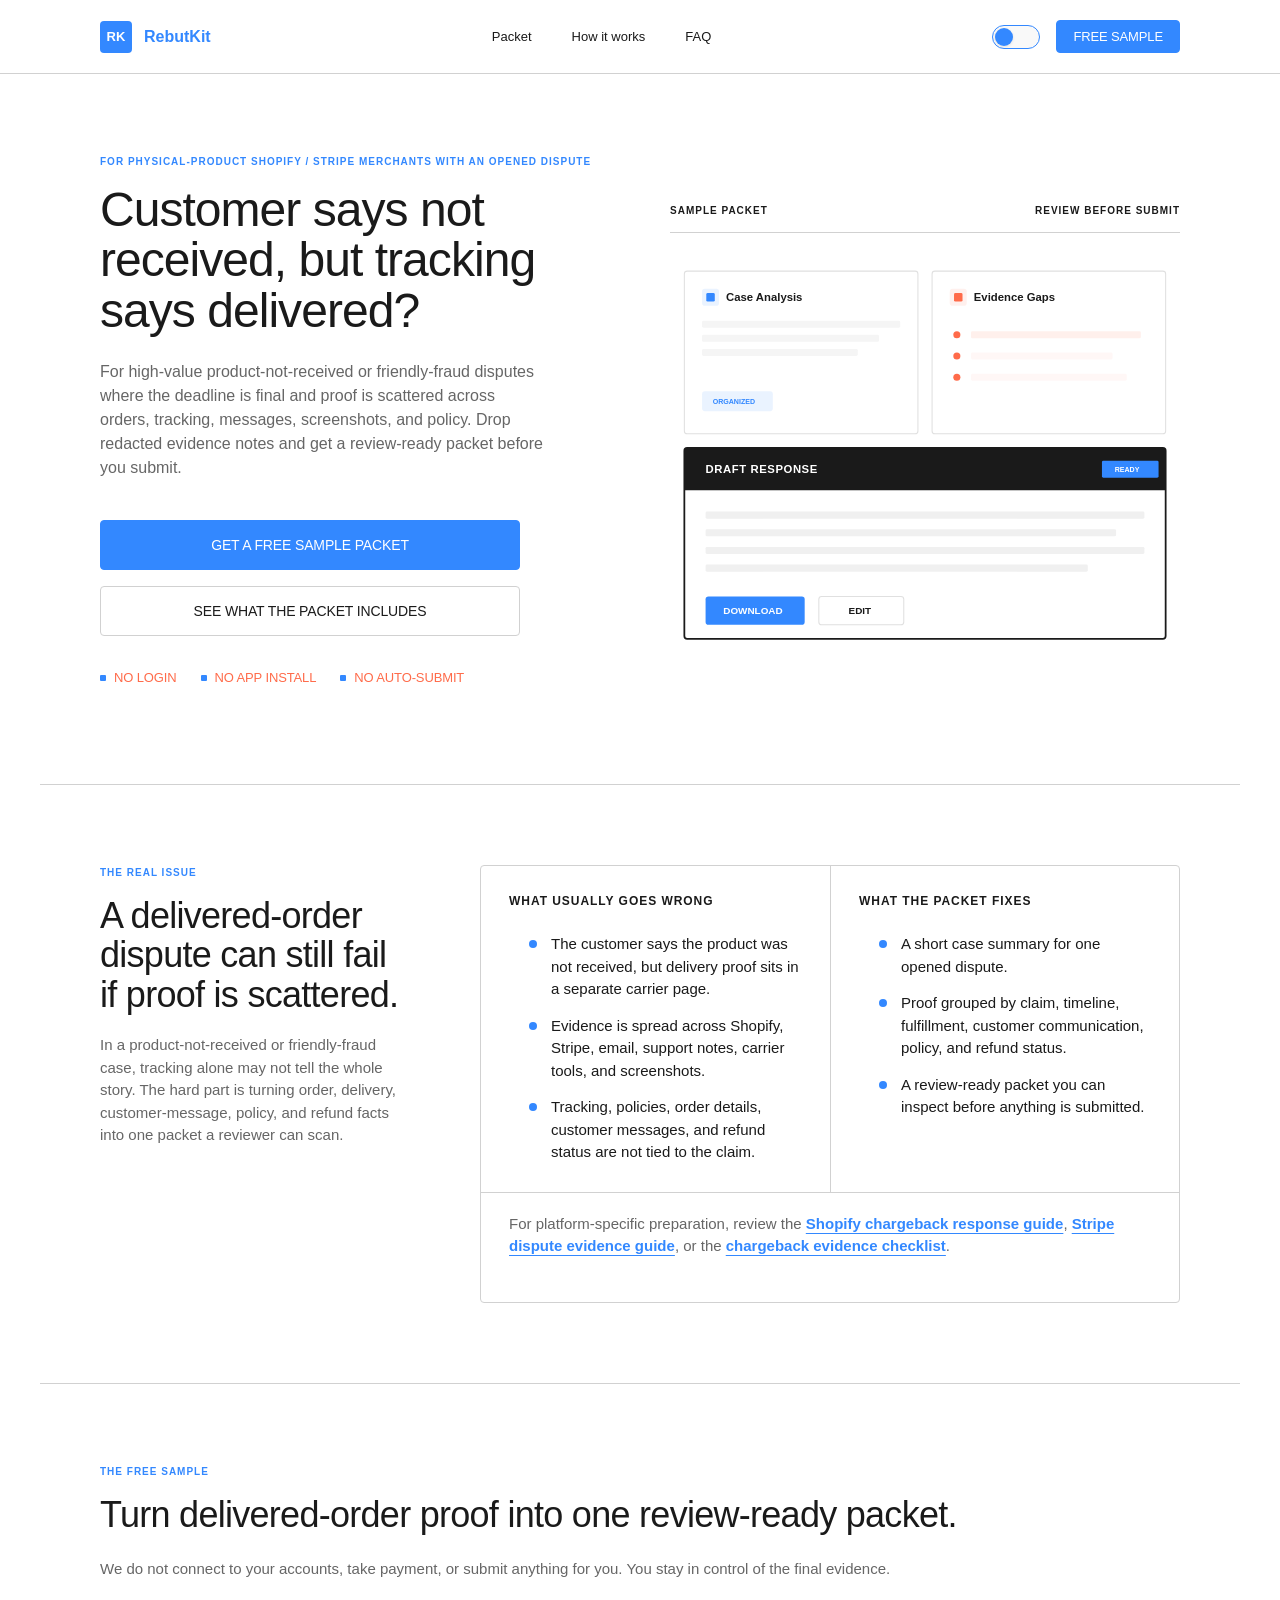
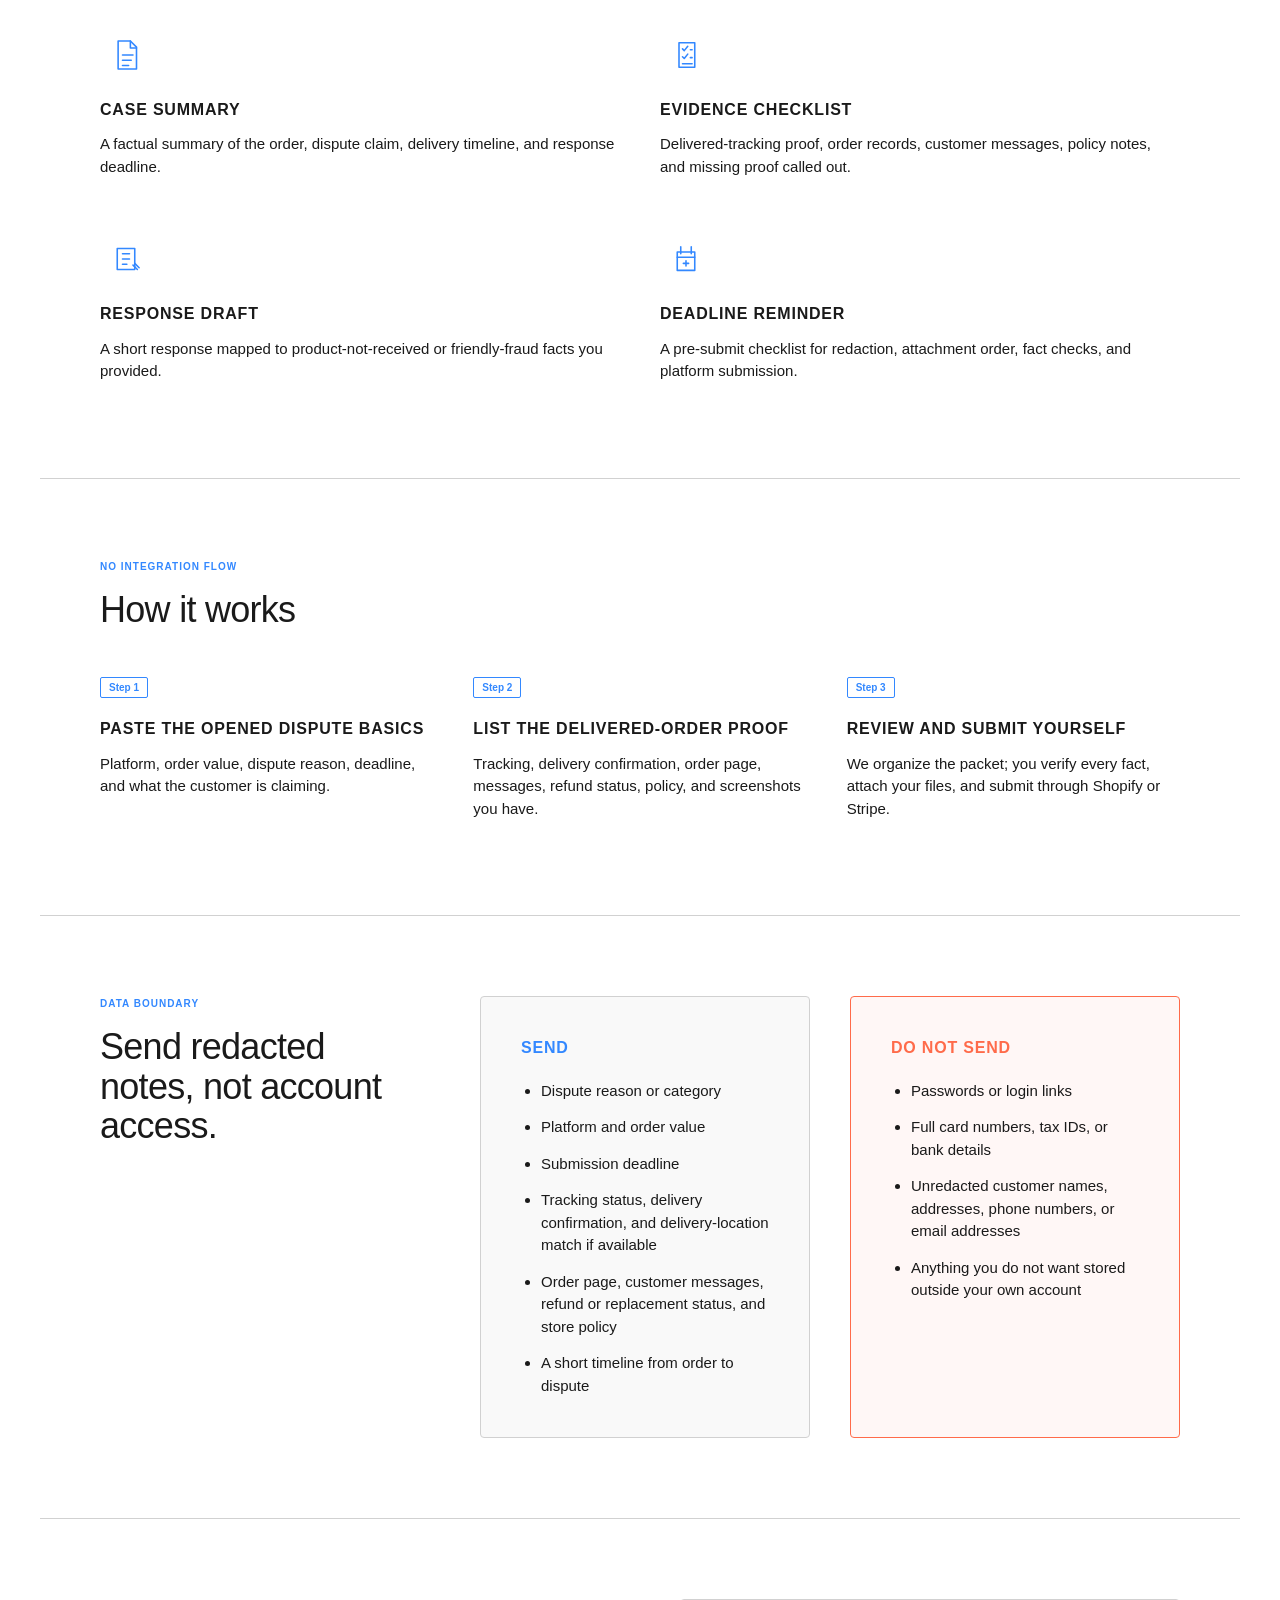
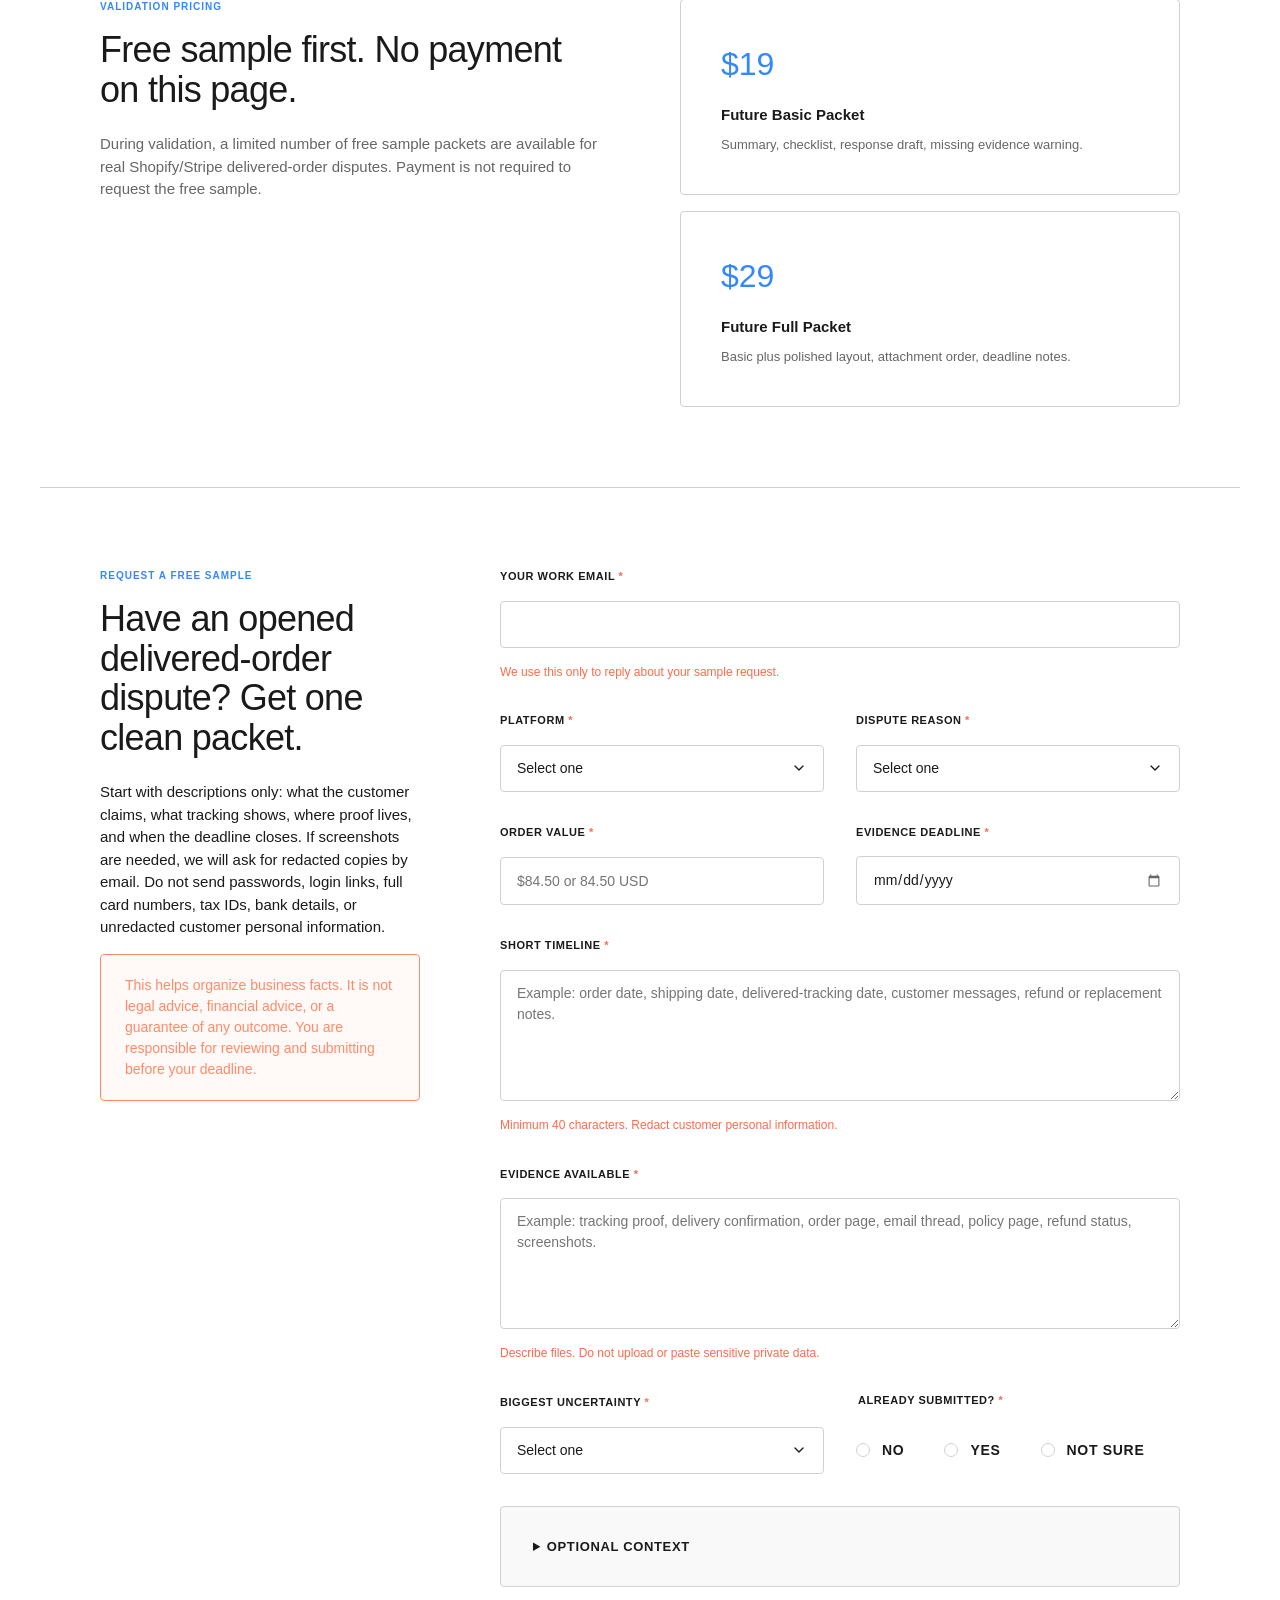
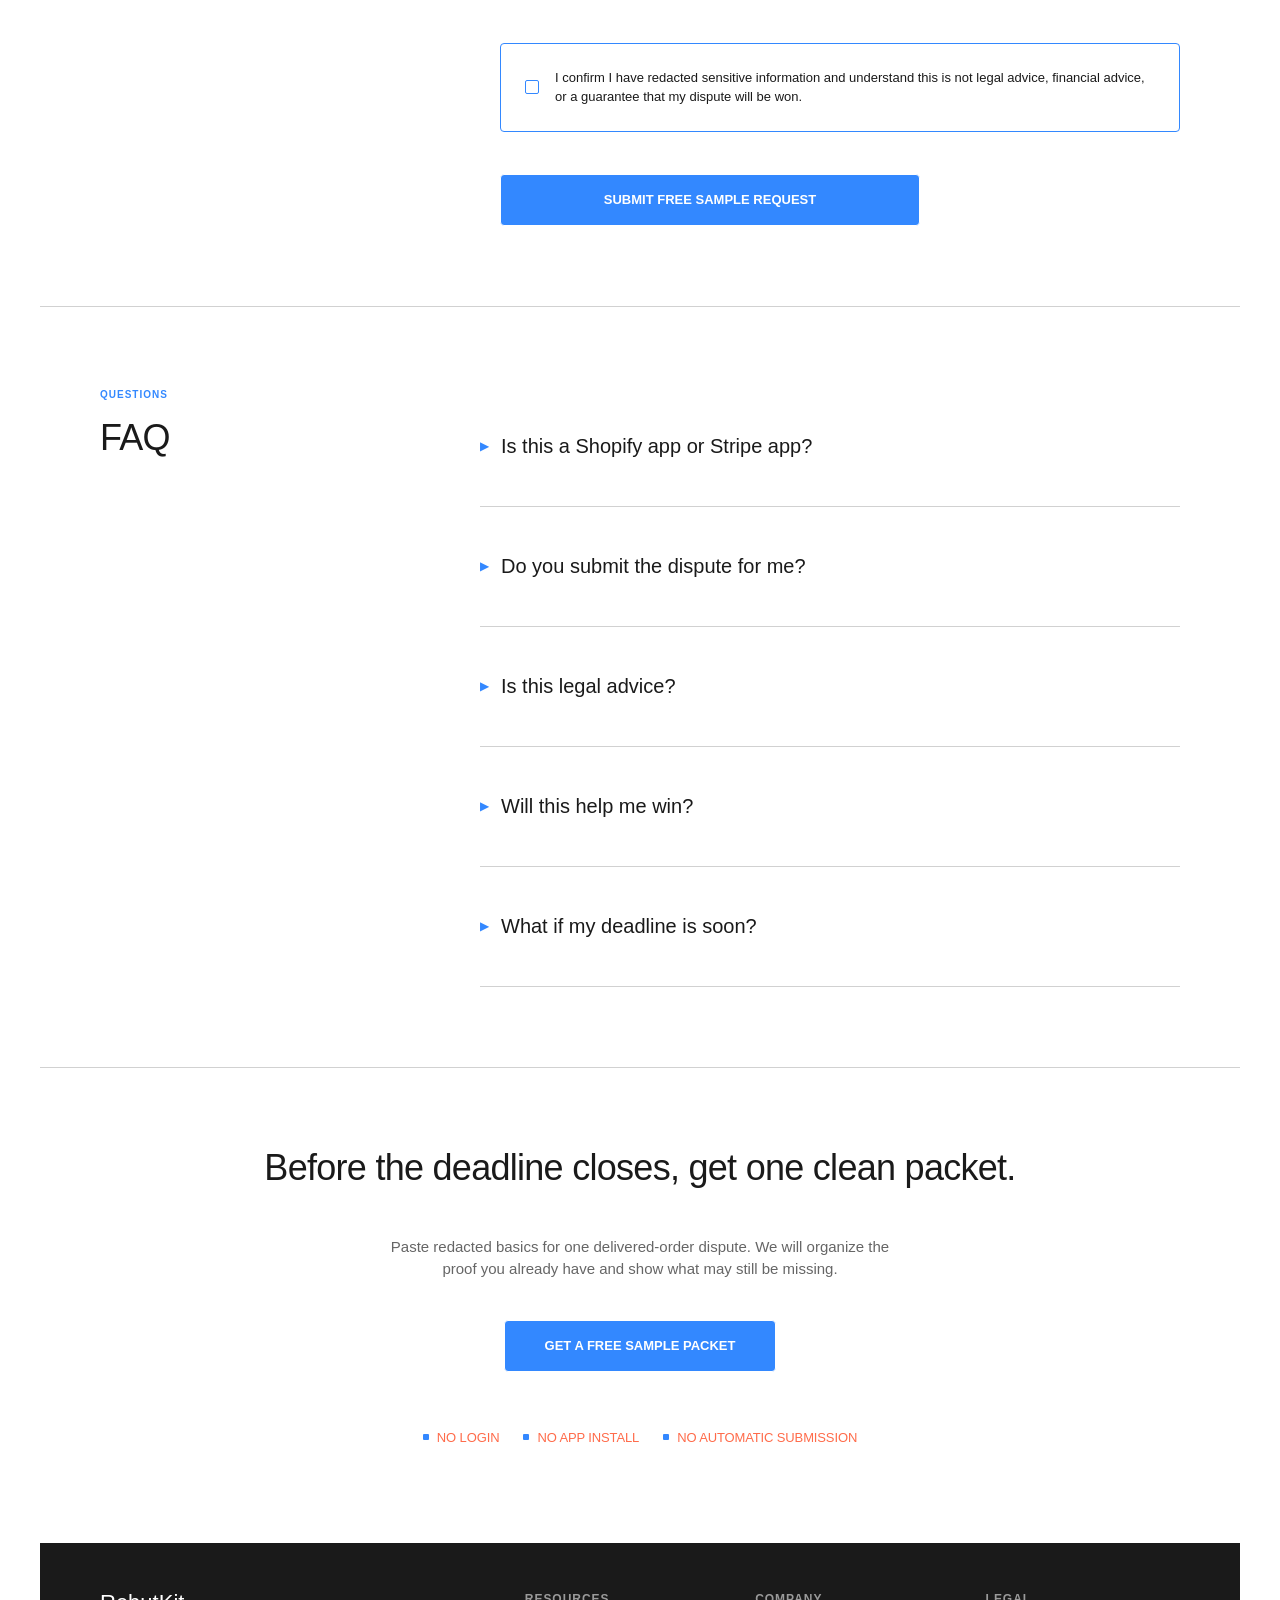
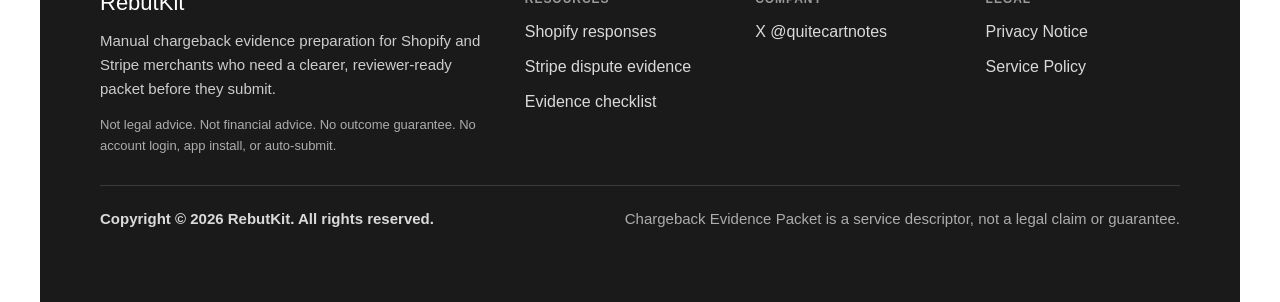
==== commit 1c431ba9: "Fix footer text hierarchy" ====
--- a/index.html
+++ b/index.html
@@ -99,8 +99,8 @@
         ]
       }
     </script>
-    <script type="module" crossorigin src="/assets/script-CZytRQI8.js"></script>
-    <link rel="stylesheet" crossorigin href="/assets/script-Bat-u77X.css">
+    <script type="module" crossorigin src="/assets/script-BEkrd6yX.js"></script>
+    <link rel="stylesheet" crossorigin href="/assets/script-BLkO62k5.css">
   </head>
   <body>
     <header class="site-header" aria-label="Main navigation">
@@ -352,16 +352,19 @@
         <form
           name="sample-request-v2"
           method="POST"
-          action="https://formsubmit.co/4fad82d4079af359d1c2a94c0b9c5344"
-          data-form-endpoint="https://formsubmit.co/ajax/4fad82d4079af359d1c2a94c0b9c5344"
+          action="https://codefreeform.com/api/contact-api/"
+          data-form-endpoint="https://codefreeform.com/api/contact-api/"
           data-form-inbox="chargebackpacketops@gmail.com"
           netlify-honeypot="bot-field"
           class="sample-form"
         >
           <input type="hidden" name="form-name" value="sample-request-v2">
+          <input type="hidden" name="access_key" value="57E8BF">
+          <input type="hidden" name="subject" value="New RebutKit sample request">
+          <input type="hidden" name="from_name" value="RebutKit">
           <input type="hidden" name="_subject" value="New RebutKit sample request">
           <input type="hidden" name="_template" value="table">
-          <input type="hidden" name="_next" value="https://rebutkit.com/thanks.html">
+          <input type="hidden" name="redirect" value="https://rebutkit.com/thanks.html">
           <input type="text" name="_honey" class="hidden-field" tabindex="-1" autocomplete="off" aria-hidden="true">
           <p class="hidden-field">
             <label>Do not fill this out: <input name="bot-field" autocomplete="off"></label>
--- a/assets/script-BLkO62k5.css
+++ b/assets/script-BLkO62k5.css
@@ -0,0 +1 @@
+:root{--lightningcss-light:initial;--lightningcss-dark: ;color-scheme:light dark;--ink:#1a1a1a;--muted:#666;--line:#d1d1d1;--paper:#fff;--paper-rgb:255, 255, 255;--surface:#fff;--calendar-filter:invert(0);--surface-alt:#f9f9f9;--surface-warn:#fdfdfd;--accent:#38f;--accent-dark:#26c;--rust:#ff6b4a;--gold:#e2c076;--shadow:none;--radius:4px;font-family:Inter,Helvetica Neue,Helvetica,Arial,sans-serif}@media (prefers-color-scheme:dark){:root{--lightningcss-light: ;--lightningcss-dark:initial}:root:not(.light){--ink:#f0f4f8;--muted:#f0f4f880;--line:#f0f4f81a;--paper:#0c0e10;--paper-rgb:12, 14, 16;--surface:#0c0e10;--calendar-filter:invert(1);--surface-alt:#16181b;--surface-warn:#221a18;--accent:#38f;--accent-dark:#59f;--rust:#ff8c69;--gold:#e2c076}}:root.dark{--ink:#f0f4f8;--muted:#f0f4f899;--line:#f0f4f826;--paper:#0c0e10;--paper-rgb:12, 14, 16;--surface:#0c0e10;--surface-alt:#16181b;--surface-warn:#2f1816;--accent:#38f;--accent-dark:#26c;--rust:#ff6b4a;--gold:#e2c076}*{box-sizing:border-box}::selection{background-color:var(--accent);color:#fff}::selection{background-color:var(--accent);color:#fff}.faq-section details{border-bottom:1px solid var(--line)}.faq-section summary{cursor:pointer;align-items:center;gap:12px;padding:24px 0;font-weight:600;list-style:none;display:flex!important}.faq-section summary::-webkit-details-marker{display:none}.faq-section summary:before{content:"▶";color:var(--accent);font-size:12px;transition:transform .2s;display:inline-block}.faq-section details[open] summary:before{transform:rotate(90deg)}html{scroll-behavior:smooth;background-color:var(--paper)}@keyframes fadeInUp{0%{opacity:0;transform:translateY(20px)}to{opacity:1;transform:translateY(0)}}.reveal{opacity:0;transition:opacity .8s cubic-bezier(.2,.8,.2,1),transform .8s cubic-bezier(.2,.8,.2,1);transform:translateY(20px)}.reveal.active{opacity:1;transform:translateY(0)}.reveal-1{transition-delay:.1s}.reveal-2{transition-delay:.2s}.reveal-3{transition-delay:.3s}.reveal-4{transition-delay:.4s}.reveal-5{transition-delay:.5s}.reveal-6{transition-delay:.6s}body{color:var(--ink);background:var(--paper);-webkit-font-smoothing:antialiased;margin:0}a{color:inherit;text-decoration:none}img{max-width:100%;display:block}.site-header{z-index:1000;border-bottom:1px solid var(--line);background:rgba(var(--paper-rgb,255, 255, 255), .8);-webkit-backdrop-filter:blur(12px)saturate(180%);justify-content:space-between;align-items:center;width:100%;padding:20px 0;display:flex;position:sticky;top:0}.header-container{justify-content:space-between;align-items:center;width:min(1200px,100%);margin:0 auto;padding:0 60px;display:flex}.brand{color:var(--accent);align-items:center;gap:12px;font-size:16px;font-weight:700;text-decoration:none;display:inline-flex}.brand-mark{background:var(--accent);border-radius:var(--radius);box-sizing:border-box;justify-content:center;align-items:center;width:32px;height:32px;font-size:13px;font-weight:800;display:flex;color:#fff!important}.nav-links{color:var(--ink);align-items:center;gap:40px;font-size:13px;font-weight:500;display:flex}.nav-links a:hover{color:var(--accent)}.theme-switch-wrapper{align-items:center;display:flex}.hero-preview{background:var(--surface-alt);border:1px solid var(--line);border-radius:var(--radius);justify-content:center;align-items:center;margin-top:60px;padding:40px;display:flex}.theme-toggle-btn{background:var(--line);border:1px solid var(--line);cursor:pointer;border-radius:99px;width:48px;height:24px;padding:0;transition:all .3s;display:flex;position:relative}.theme-toggle-btn:after{content:"";background:var(--accent);border-radius:50%;width:18px;height:18px;transition:transform .3s cubic-bezier(.4,0,.2,1),background .3s;position:absolute;top:2px;left:2px;box-shadow:0 1px 3px #0000001a}:root.dark .theme-toggle-btn:after{background:var(--accent);transform:translate(24px)}:root.light .theme-toggle-btn{background:var(--surface-alt);border-color:var(--accent)}.theme-toggle-btn span{display:none}.theme-toggle-btn:hover{border-color:var(--accent)}.header-actions{align-items:center;gap:16px;display:flex}.btn-sm{min-height:auto!important;padding:8px 16px!important;font-size:13px!important}.btn{text-transform:uppercase;letter-spacing:-.01em;cursor:pointer;text-align:center;overflow-wrap:anywhere;justify-content:center;align-items:center;max-width:100%;padding:16px 32px;font-size:14px;font-weight:400;text-decoration:none;transition:all .2s;display:inline-flex;border-radius:var(--radius)!important}.btn-primary{background:var(--accent)!important;color:#fff!important;border:1px solid var(--accent)!important;border-radius:var(--radius)!important}.btn-primary:hover{transform:translateY(-1px);background:#1a66cc!important;border-color:#1a66cc!important}.btn-secondary{color:var(--ink)!important;border:1px solid var(--line)!important;border-radius:var(--radius)!important;background:0 0!important}.btn-secondary:hover{transform:translateY(-1px);background:var(--ink)!important;color:var(--paper)!important;border-color:var(--ink)!important}.hero{border-bottom:1px solid var(--line);grid-template-columns:1fr 1fr;align-items:center;gap:60px;width:min(1200px,100%);margin:0 auto;padding:80px 60px;display:grid}.hero-copy{min-width:0;max-width:100%}.eyebrow,.section-kicker{letter-spacing:.1em;text-transform:uppercase;margin:0 0 16px;font-size:10px;font-weight:700;color:#38f!important}.hero .eyebrow{white-space:nowrap}h1,h2,h3,p{margin-top:0}h1{letter-spacing:-.02em;margin-bottom:24px;font-size:48px;font-weight:500;line-height:1.05}h2{letter-spacing:-.02em;margin-bottom:24px;font-size:36px;font-weight:500;line-height:1.1}h3{text-transform:uppercase;letter-spacing:.05em;color:var(--ink);margin-bottom:12px;font-size:16px;font-weight:600;line-height:1.4}p,li,small,label,input,textarea,select,button{font-size:15px;line-height:1.5}.hero-subhead,.section-heading p,.section-body p,.pricing-section p,.final-cta p{color:var(--muted)}.send-columns>div:first-child h3{margin-bottom:20px;color:#38f!important}.warning-box{background:#fff5f2}.warning-box h3{margin-bottom:20px;color:var(--rust)!important}.hero-subhead{max-width:50ch;margin-bottom:40px;font-size:16px}.hero-actions{grid-template-columns:1fr;gap:16px;max-width:420px;display:grid}.price-row{grid-template-columns:1fr;gap:16px;display:grid}.button{text-transform:uppercase;cursor:pointer;border-radius:var(--radius);justify-content:center;align-items:center;width:fit-content;max-width:100%;min-height:52px;padding:0 40px;font-size:13px;font-weight:700;transition:opacity .15s;display:inline-flex}.button-primary{background:var(--accent);border:1px solid var(--paper);color:var(--paper)!important}.button-primary:hover{opacity:.9}.button-secondary{color:var(--ink);border:1px solid var(--ink)}.button-secondary:hover{background:var(--ink);color:var(--paper)}.trust-strip{gap:24px;margin-top:32px;padding:0;list-style:none;display:flex}.trust-strip li{text-transform:uppercase;letter-spacing:-.01em;align-items:center;gap:8px;font-size:13px;font-weight:400;display:flex;color:var(--rust)!important}.trust-strip li:before{content:"";border-radius:1px;width:6px;height:6px;display:inline-block;background:var(--accent)!important}.packet-visual{background:0 0;width:100%;padding:0}.packet-visual img{object-fit:contain;width:100%;max-width:none;height:auto;display:block}.preview-topline{border-bottom:1px solid var(--line);color:var(--ink);text-transform:uppercase;letter-spacing:.1em;justify-content:space-between;gap:16px;margin-bottom:24px;padding:0 0 16px;font-size:10px;font-weight:700;display:flex}.section-grid,.packet-section,.steps-section,.send-section,.pricing-section,.form-section,.faq-section,.final-cta{border-bottom:1px solid var(--line);width:min(1200px,100%);margin:0 auto;padding:80px 60px}.section-grid{grid-template-columns:300px 1fr;gap:80px;display:grid}.hero>*,.section-grid>*,.packet-grid>*,.packet-content-grid>*,.steps>*,.send-columns>*,.pricing-section>*,.field-row>*{min-width:0}.problem{padding-top:80px}.problem-intro{max-width:360px}.problem-intro h2{margin-bottom:20px}.problem-intro p:last-child{color:var(--muted);margin:0}.problem-panel{border:1px solid var(--line);border-radius:var(--radius);background:var(--surface);grid-template-columns:1fr 1fr;gap:0;display:grid}.problem-group{padding:28px}.problem-group+.problem-group{border-left:1px solid var(--line)}.problem-label{letter-spacing:.08em;text-transform:uppercase;margin:0 0 18px;font-size:12px;font-weight:700;line-height:1.3;color:var(--ink)!important}.problem-list{gap:16px;padding-left:0;list-style:none}.problem-list li{padding-left:22px;position:relative}.problem-list li:before{content:"";background:var(--accent);border-radius:50%;width:8px;height:8px;position:absolute;top:.72em;left:0;transform:translateY(-50%)}.section-body p{margin-bottom:24px}.shopify-asks,.evidence-asks{align-items:start}.shopify-asks-intro,.evidence-asks-intro{position:sticky;top:120px}.shopify-asks-intro p:last-child,.evidence-asks-intro p:last-child{color:var(--muted);margin:0}.shopify-asks-board,.evidence-asks-board{gap:28px;display:grid}.shopify-asks-summary,.evidence-asks-summary{border-bottom:1px solid var(--line);width:100%;color:var(--muted);margin:0;padding-bottom:28px}.evidence-map{grid-template-columns:1fr 1fr;gap:16px;display:grid}.evidence-map-item{border-bottom:1px solid var(--line);grid-template-columns:auto 1fr;align-items:start;gap:18px;padding:24px 0;display:grid}.evidence-map-item-wide{grid-column:1/-1}.evidence-map-index{border:1px solid var(--accent);width:36px;height:36px;color:var(--accent);border-radius:50%;justify-content:center;align-items:center;font-size:10px;font-weight:700;line-height:1;display:inline-flex}.evidence-map-item h3{margin-bottom:8px}.evidence-map-item p{color:var(--muted);margin:0}.intent-links{border-top:1px solid var(--line);max-width:none;color:var(--muted);background:var(--surface);grid-column:1/-1;margin:0;padding:20px 28px}.intent-links a{color:var(--accent);text-underline-offset:4px;font-weight:600;text-decoration:underline;text-decoration-thickness:1px}.intent-links a:hover{color:#1a66cc}.check-list,.send-columns ul{color:var(--ink);gap:14px;margin:0;padding-left:20px;display:grid}.check-list li,.send-columns li,.packet-content-item,.packet-content-item h3,.packet-content-item p,.steps article,.steps article h3,.steps article p,.faq-list summary,.faq-list p{overflow-wrap:anywhere}.section-heading{margin-bottom:48px}.section-heading.compact{max-width:560px}.packet-grid{grid-template-columns:1fr 1fr;gap:40px;display:grid}.packet-grid article{background:0 0;border:none;padding:0}.packet-content-grid{grid-template-columns:minmax(0,1fr) minmax(0,1fr);gap:28px;display:grid}.packet-content-item{border:1px solid var(--line);border-radius:var(--radius);background:var(--surface-alt);padding:28px}.packet-content-icon{width:52px;height:52px;color:var(--accent);justify-content:center;align-items:center;margin-bottom:18px;display:inline-flex}.packet-content-icon svg{fill:none;stroke:currentColor;stroke-width:1.8px;stroke-linecap:round;stroke-linejoin:round;width:42px;height:42px}.packet-content-item h3{margin-bottom:8px}.packet-content-item p{color:var(--muted);margin:0}.card-index,.steps span{border:1px solid var(--accent);color:var(--accent);border-radius:2px;margin-bottom:20px;padding:4px 8px;font-size:10px;font-weight:700;display:inline-block}.steps{grid-template-columns:repeat(3,minmax(0,1fr));gap:40px;display:grid}.steps article{background:0 0;border:none;padding:0}.send-columns{grid-template-columns:minmax(0,1fr) minmax(0,1fr);gap:40px;display:grid}.send-columns>div{background:var(--surface-alt);border:1px solid var(--line);border-radius:var(--radius);padding:40px}.warning-box{border:1px solid var(--rust)!important;border-radius:var(--radius)!important;background:#ff6b4a0d!important}@media (prefers-color-scheme:dark){:root:not(.light) .warning-box{background:var(--surface-warn)!important}}:root.dark .warning-box{background:var(--surface-warn)!important}.pricing-section{grid-template-columns:1fr 1fr;align-items:start;gap:80px;display:grid}.price-tile{border:1px solid var(--line);color:var(--ink);text-align:left;cursor:pointer;border-radius:var(--radius);background:0 0;padding:40px}.price-tile:hover{background:var(--surface-alt)}.price-tile span{color:var(--accent);margin-bottom:16px;font-size:32px;font-weight:500;display:block}.price-tile strong{font-weight:600;display:block}.price-tile small{color:var(--muted);margin-top:8px;font-size:13px;display:block}.form-section{grid-template-columns:320px 1fr;align-items:start;gap:80px;display:grid}.form-intro{position:sticky;top:40px}.disclaimer,.deadline-warning{border-radius:var(--radius);background:#ff8c690d;border:1px solid #ff8c69;padding:20px 24px;font-size:14px;font-weight:500;color:#ff8c69!important}.sample-form{gap:32px;min-width:0;display:grid}.field-row{grid-template-columns:1fr 1fr;gap:32px;display:grid}.field,.form-field,.radio-field{gap:8px;min-width:0;margin:0;display:grid}.form-field small,.field-help{margin-top:8px;font-size:12px;line-height:1.4;display:block;color:var(--rust)!important}.form-field label{text-transform:uppercase;letter-spacing:.05em;color:var(--ink-faint);margin-bottom:8px;font-size:11px;font-weight:700;display:block}.form-field label.required:after,.form-field legend.required:after{content:" *";color:var(--rust)}.field label,.radio-field legend{text-transform:uppercase;letter-spacing:.05em;color:var(--ink);font-size:11px;font-weight:700}.field small{color:var(--muted);font-size:12px}input[type=text],input[type=email],input[type=tel],input[type=number],input[type=url],input[type=date],select,textarea{border:1px solid var(--line);width:100%;min-width:0;padding:12px 16px;font-family:inherit;font-size:14px;transition:border-color .2s;background:var(--surface)!important;color:var(--ink)!important;border-radius:var(--radius)!important}textarea{resize:vertical;min-height:80px}input[type=date]::-webkit-calendar-picker-indicator{cursor:pointer;filter:var(--calendar-filter)!important;opacity:.6!important;display:block!important}select{appearance:none!important;background-image:url("data:image/svg+xml,%3Csvg xmlns='http://www.w3.org/2000/svg' width='24' height='24' viewBox='0 0 24 24' fill='none' stroke='%231a1a1a' stroke-width='2' stroke-linecap='round' stroke-linejoin='round'%3E%3Cpolyline points='6 9 12 15 18 9'%3E%3C/polyline%3E%3C/svg%3E")!important;background-position:right 16px center!important;background-repeat:no-repeat!important;background-size:16px!important}@media (prefers-color-scheme:dark){:root:not(.light) select{background-image:url("data:image/svg+xml,%3Csvg xmlns='http://www.w3.org/2000/svg' width='24' height='24' viewBox='0 0 24 24' fill='none' stroke='%23f0f4f8' stroke-width='2' stroke-linecap='round' stroke-linejoin='round'%3E%3Cpolyline points='6 9 12 15 18 9'%3E%3C/polyline%3E%3C/svg%3E")!important}}:root.dark select{background-image:url("data:image/svg+xml,%3Csvg xmlns='http://www.w3.org/2000/svg' width='24' height='24' viewBox='0 0 24 24' fill='none' stroke='%23f0f4f8' stroke-width='2' stroke-linecap='round' stroke-linejoin='round'%3E%3Cpolyline points='6 9 12 15 18 9'%3E%3C/polyline%3E%3C/svg%3E")!important}.radio-field,.check-field{flex-direction:column;gap:12px;border:none!important;margin:0!important;padding:0!important;display:flex!important}.radio-field{gap:8px;display:grid!important}.radio-options{flex-wrap:wrap;align-self:center;align-items:center;gap:12px 40px;min-height:48px;margin-top:20px;display:flex}.radio-field label,.check-field{color:var(--ink);cursor:pointer;grid-template-columns:14px 1fr;align-items:center;gap:12px;margin-bottom:0;font-size:14px;line-height:1.2;display:grid!important}.radio-field input[type=radio],.check-field input[type=checkbox]{appearance:none;border:1px solid var(--line);cursor:pointer;box-sizing:border-box;border-radius:0;grid-column:1;background:#fff!important;width:14px!important;height:14px!important;margin:0!important;padding:0!important}.radio-field input[type=radio]{border-radius:50%!important}.radio-field input[type=radio]:checked{border:4px solid var(--accent)!important}.check-field input[type=checkbox]{border-radius:2px}.check-field input[type=checkbox]:checked{background:var(--accent)!important;border-color:var(--accent)!important}.check-field input[type=checkbox]:checked:after{content:"✓";color:#fff;font-size:9px;font-weight:700;position:absolute;top:50%;left:50%;transform:translate(-50%,-50%)}.optional-fields{border:1px solid var(--line);background:var(--surface-alt);border-radius:var(--radius);margin-bottom:24px;padding:32px}.optional-fields summary{cursor:pointer;text-transform:uppercase;letter-spacing:.05em;font-size:13px;font-weight:600}.optional-fields[open] .optional-content{padding-top:32px;flex-direction:column!important;gap:40px!important;display:flex!important}.optional-fields>div.form-field,.optional-fields>div.field-row{margin-top:0!important}.consent{color:var(--ink);border-radius:var(--radius);align-items:center;gap:16px;width:100%;font-size:13px;line-height:1.5;border:1px solid var(--accent)!important;box-sizing:border-box!important;flex-direction:row!important;padding:24px!important;display:flex!important}.consent label{cursor:pointer;flex:1}.consent input[type=checkbox]{flex-shrink:0;margin-top:0;border-color:var(--accent)!important}.hidden-field,.form-error[hidden]{display:none}.form-error{border:1px solid var(--rust);color:var(--rust);margin:0;padding:16px;font-size:13px;font-weight:500}.submit-button{width:100%;max-width:420px;margin-top:10px}@media (width<=680px){.radio-options{min-height:0;margin-top:8px}}.faq-list{gap:0;display:grid}.faq-list details{border-bottom:1px solid var(--line);padding:24px 0}.faq-list summary{cursor:pointer;font-size:20px;font-weight:500}.faq-list p{color:var(--muted);max-width:600px;margin:16px 0 0}.final-cta{text-align:center;border-bottom:none;justify-items:center;gap:24px;display:grid}.final-cta p{max-width:500px}.site-footer{background:var(--ink);color:#fff;gap:28px;width:min(1200px,100%);margin:0 auto;padding:48px 60px 72px;display:grid}.site-footer p,.site-footer h2,.site-footer h3{margin:0}.site-footer a,.site-footer button{color:inherit;font:inherit;text-align:left;text-decoration:none}.site-footer button{appearance:none;cursor:pointer;background:0 0;border:0;padding:0}.site-footer a:hover,.site-footer button:hover{color:var(--gold)}.footer-grid{grid-template-columns:minmax(260px,1.6fr) repeat(3,minmax(140px,.8fr));gap:36px;display:grid}.footer-brand{gap:14px;max-width:520px;display:grid}.footer-brand h2{color:#fff;letter-spacing:0;font-size:22px}.footer-brand p{color:#ffffffc7;line-height:1.6}.footer-brand .footer-boundary{color:#ffffffa3;font-size:13px}.footer-column{align-content:start;gap:12px;display:grid}.footer-column h3{color:#ffffff8f;letter-spacing:.08em;text-transform:uppercase;font-size:12px;font-weight:700}.footer-column a,.footer-column button{color:#ffffffd6;line-height:1.45}.footer-bottom{color:#ffffffa3;border-top:1px solid #ffffff24;justify-content:space-between;align-items:center;gap:18px;padding-top:22px;font-size:13px;display:flex}.footer-copyright{color:#ffffffd6;font-weight:600}.policy-dialog{border:1px solid var(--line);background:var(--surface);width:min(640px,100% - 32px);max-height:min(720px,100dvh - 32px);color:var(--ink);border-radius:8px;padding:0}.policy-dialog::backdrop{background:#0000008c}.policy-dialog article{gap:18px;padding:28px;display:grid}.policy-dialog header{justify-content:space-between;align-items:center;gap:18px;display:flex}.policy-dialog h2{margin:0;font-size:28px;line-height:1.1}.dialog-kicker,.dialog-updated{color:var(--muted);font-size:13px}.dialog-kicker{letter-spacing:.08em;text-transform:uppercase;font-weight:700;margin-bottom:6px!important}.policy-dialog p{color:var(--muted);line-height:1.6}.dialog-close{border-radius:4px;min-height:38px;border:1px solid var(--line)!important;color:var(--ink)!important;padding:0 14px!important;text-decoration:none!important}.thanks-page-wrapper{flex-direction:column;width:100vw;height:100vh;display:flex;overflow:hidden}.thanks-page-wrapper .site-header{background:0 0;border-bottom:none;flex-shrink:0}.thanks-page{flex:1;justify-content:center;align-items:center;padding:40px;display:flex}.thanks-page-wrapper .site-footer{background:var(--ink);color:#fff;flex-shrink:0;width:min(1200px,100%);margin:0 auto;padding:32px 60px}.thanks-page-wrapper .footer-grid{grid-template-columns:minmax(260px,1fr) repeat(3,minmax(120px,.5fr));gap:24px}.thanks-page-wrapper .footer-brand p,.thanks-page-wrapper .footer-copyright{opacity:.7;margin:0;font-size:13px}.thanks-card{text-align:center;flex-direction:column;align-items:center;max-width:800px;margin-top:-80px;display:flex}.thanks-card h1{margin-bottom:32px;font-size:72px;line-height:1.1}.thanks-card .disclaimer{border-left:4px solid var(--rust);text-align:left;background:#ff6b4a0d;width:100%;max-width:800px;margin:32px 0;padding:20px 24px}@media (width<=1024px){.site-header{padding:30px}.hero,.section-grid,.packet-section,.steps-section,.send-section,.pricing-section,.form-section,.faq-section,.final-cta{padding:60px 30px}.hero{flex-direction:column-reverse;grid-template-columns:1fr;gap:40px;display:flex}.form-intro{margin-bottom:32px;position:static!important}.section-grid,.form-section{grid-template-columns:1fr;gap:40px}.shopify-asks-intro,.evidence-asks-intro{position:static}.problem-intro{max-width:640px}}@media (width<=680px){.nav-links,.brand span:last-child{display:none}.header-actions{gap:12px}.header-container{padding:0 16px}.site-header{padding:12px 0}.hero,.section-grid,.packet-section,.steps-section,.send-section,.pricing-section,.form-section,.faq-section,.final-cta{padding:40px 20px}h1{font-size:40px}.hero .eyebrow{white-space:normal}h2{font-size:32px}.packet-grid,.packet-content-grid,.steps,.send-columns,.pricing-section,.field-row,.evidence-map{grid-template-columns:1fr}.evidence-map-item{padding:20px 0}.problem-panel{grid-template-columns:1fr}.problem-group{padding:24px 20px}.problem-group+.problem-group{border-top:1px solid var(--line);border-left:0}.intent-links{padding:18px 20px}.thanks-page-wrapper{height:auto;min-height:100dvh;overflow:visible}.thanks-page{height:auto;min-height:calc(100dvh - 160px);padding:100px 20px 60px}.thanks-card{margin-top:0}.thanks-card h1{font-size:40px!important}.thanks-card .disclaimer{white-space:normal!important}.site-footer,.thanks-page-wrapper .site-footer{padding:32px 20px 48px}.footer-grid,.thanks-page-wrapper .footer-grid{grid-template-columns:1fr;gap:28px}.footer-bottom{flex-direction:column;align-items:flex-start}.policy-dialog article{padding:22px}.policy-dialog header{flex-direction:column;align-items:flex-start}}
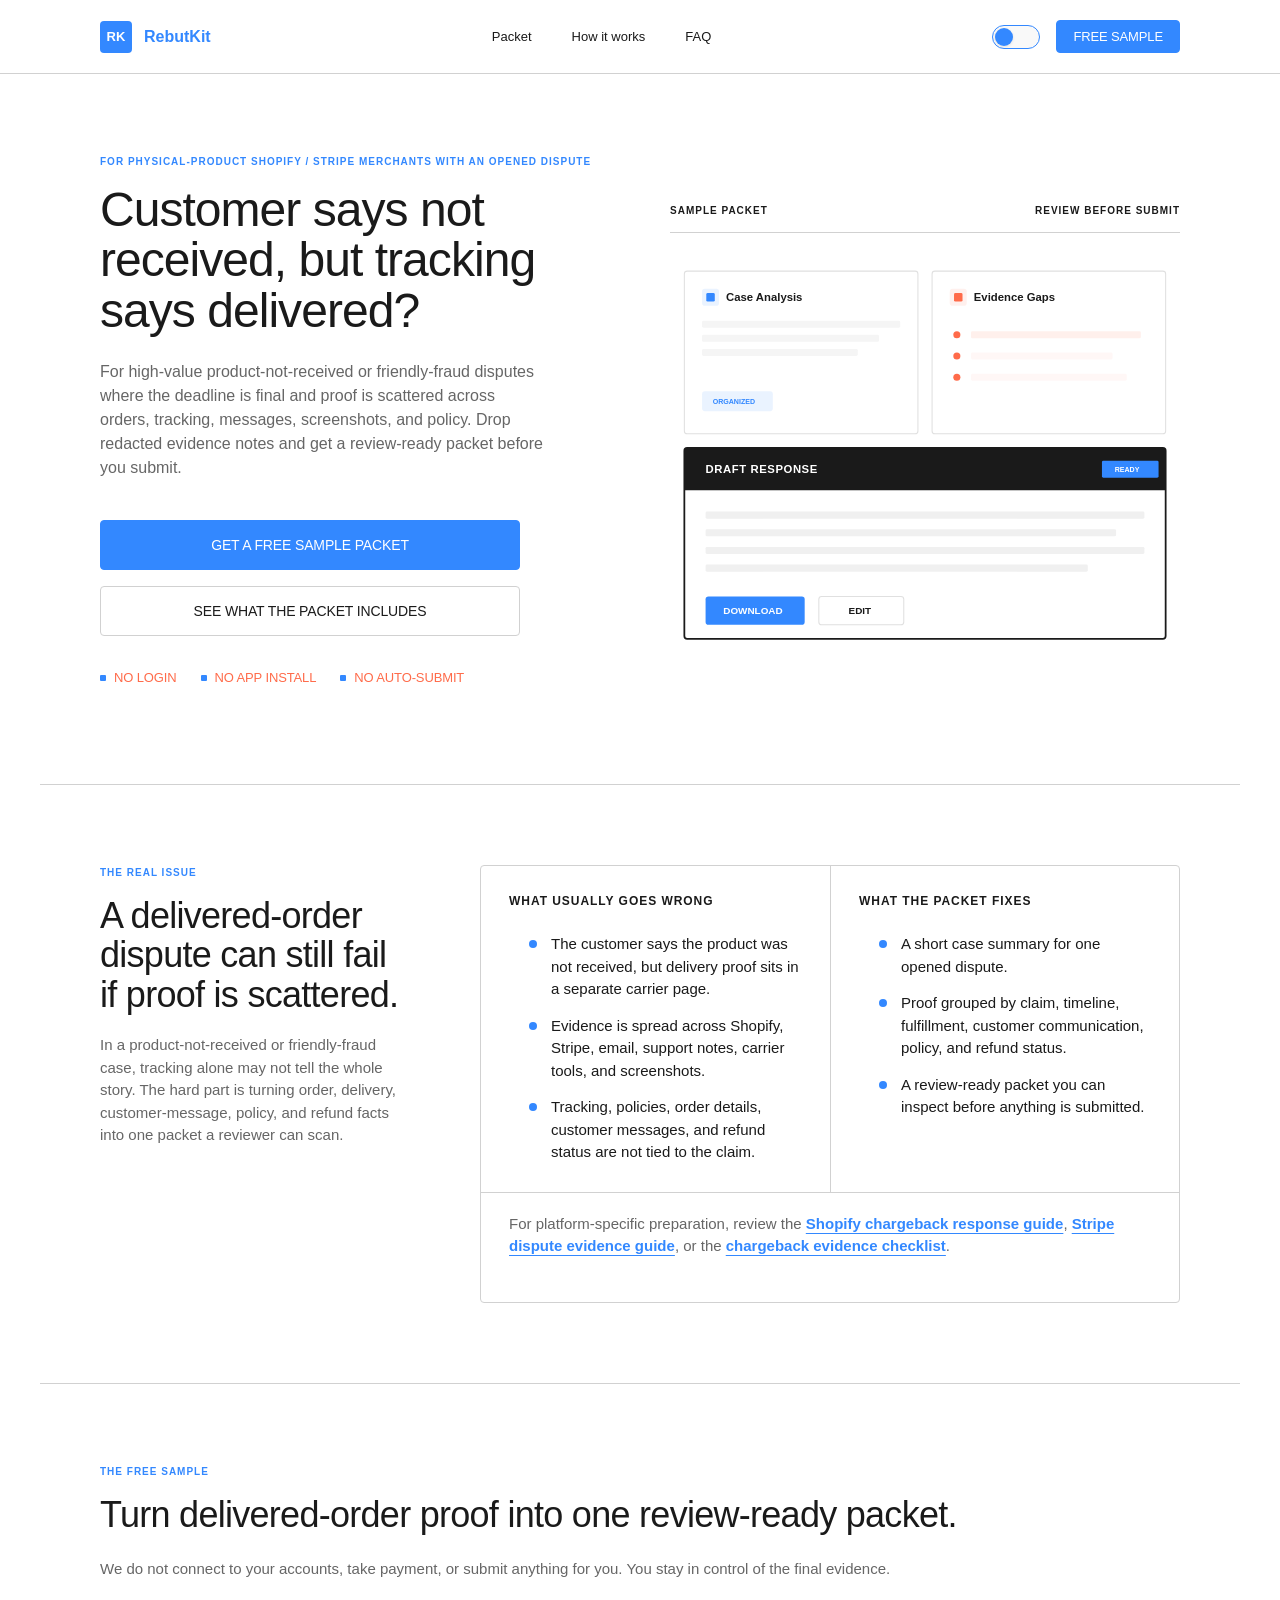
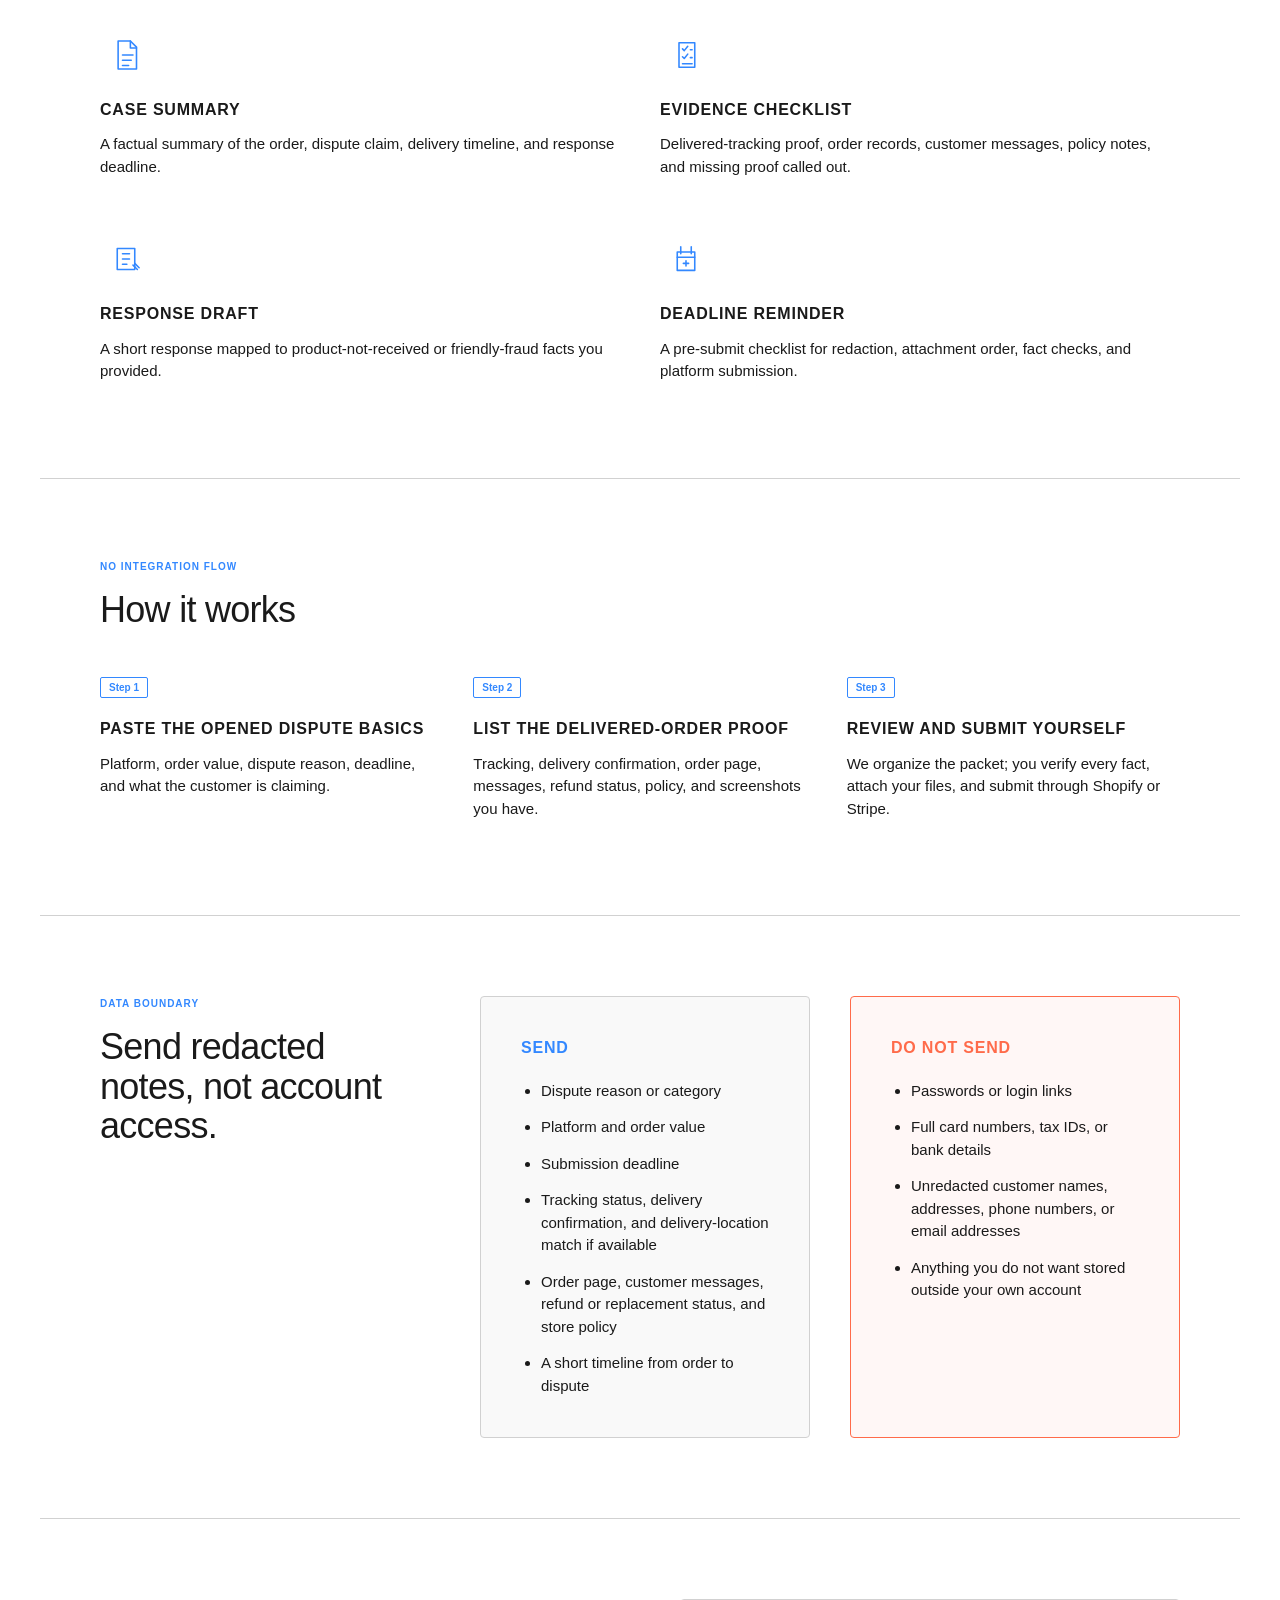
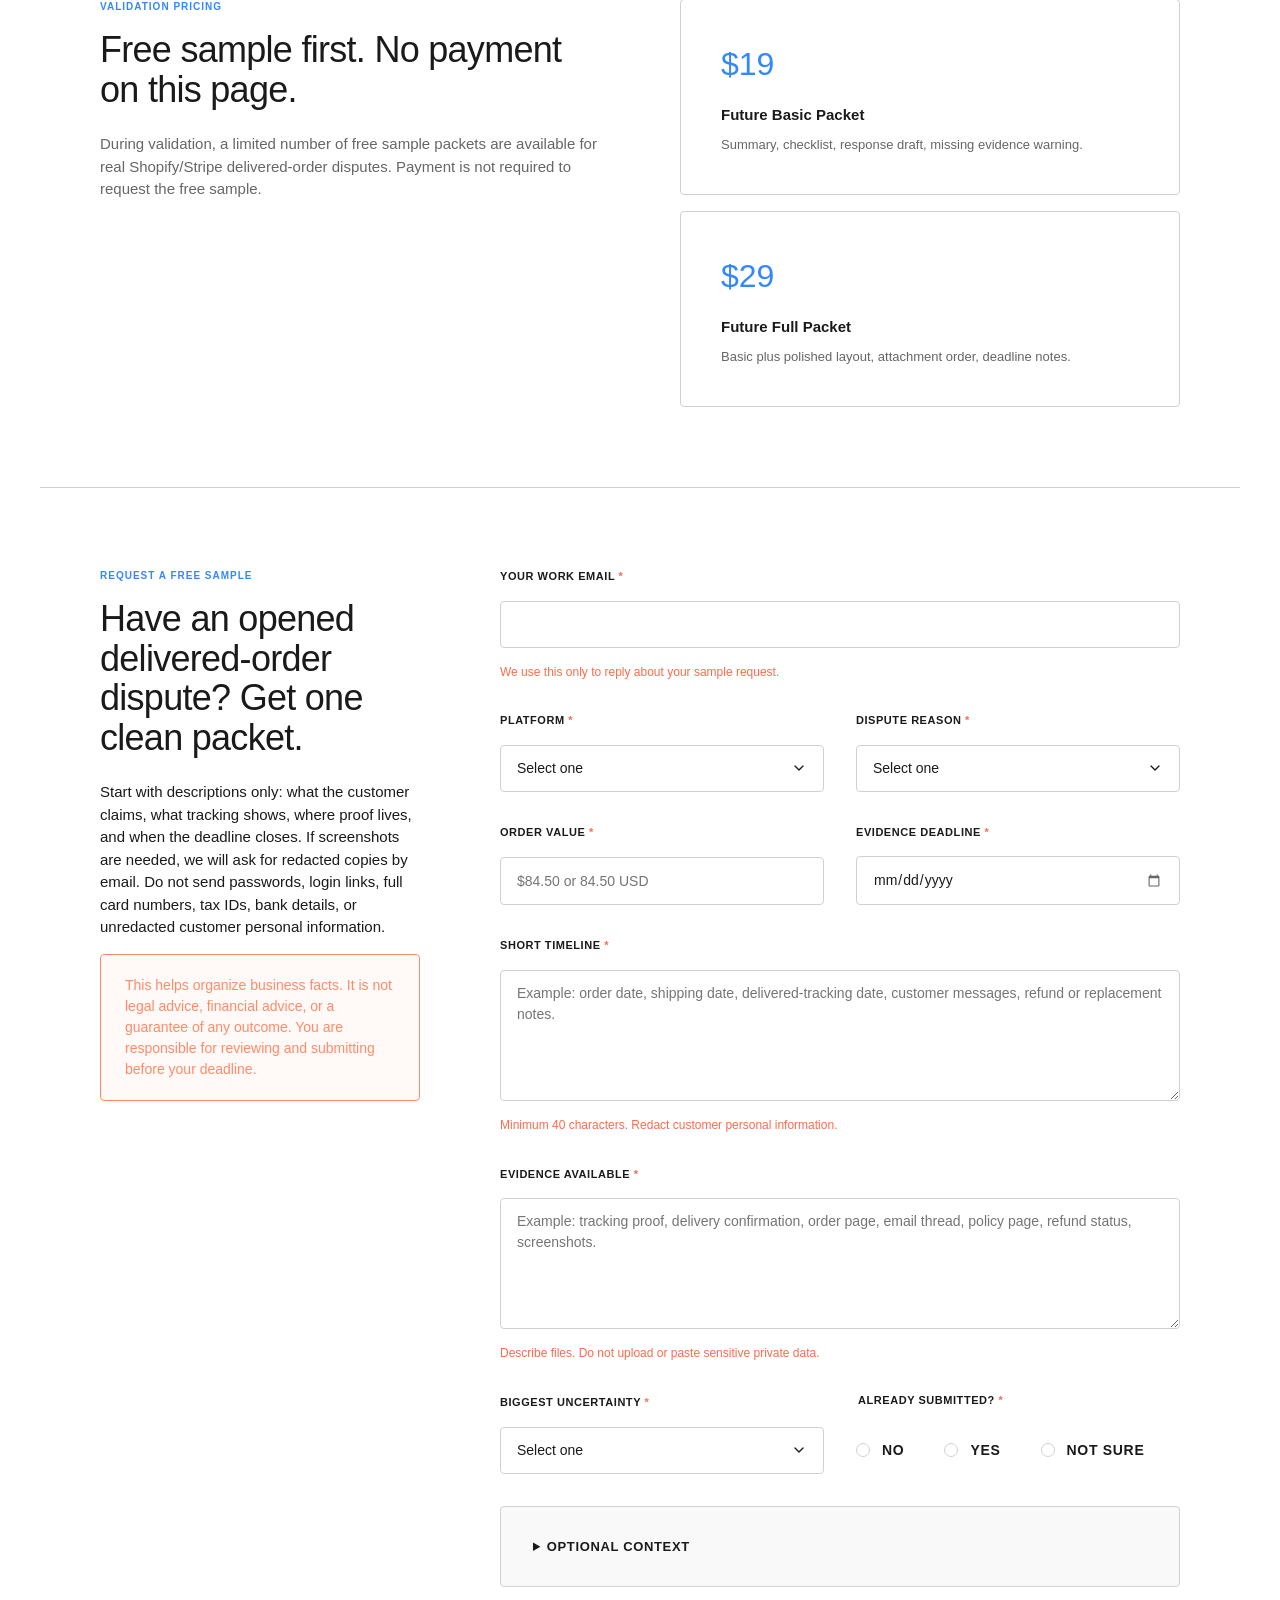
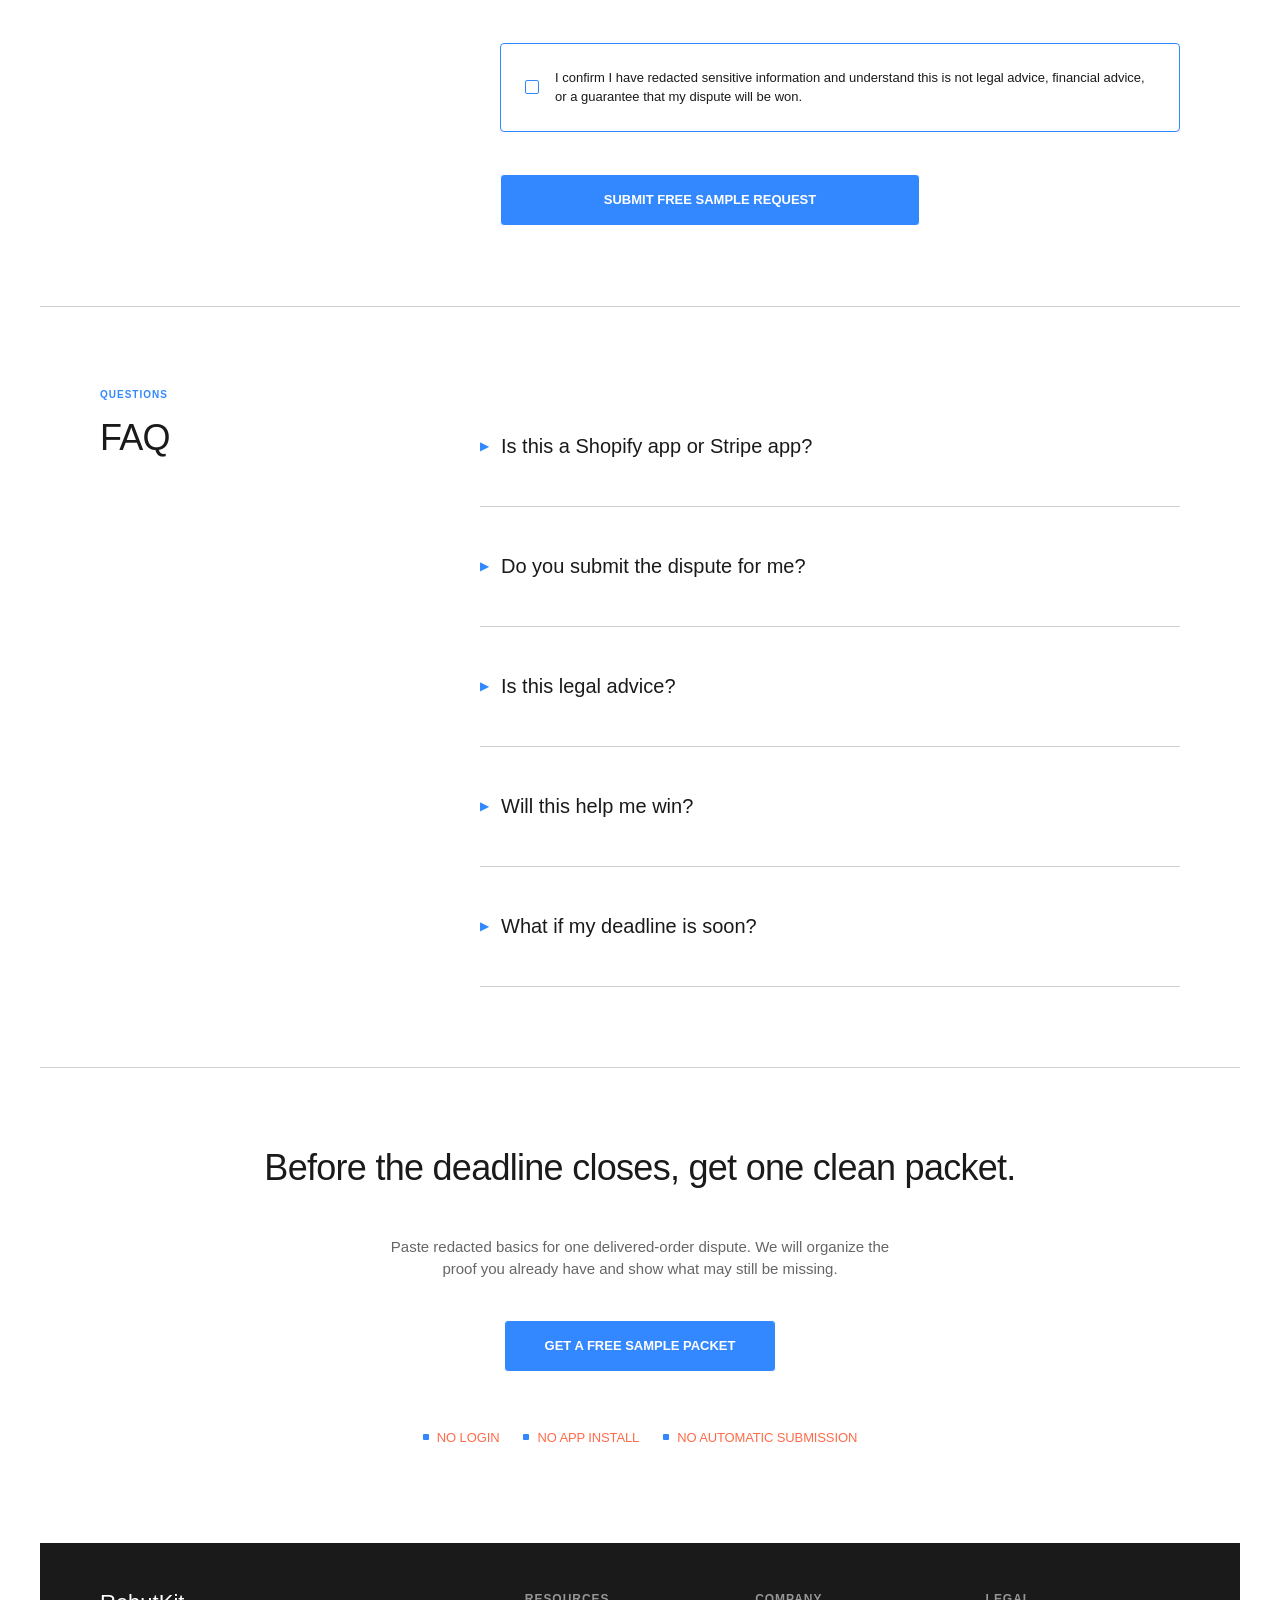
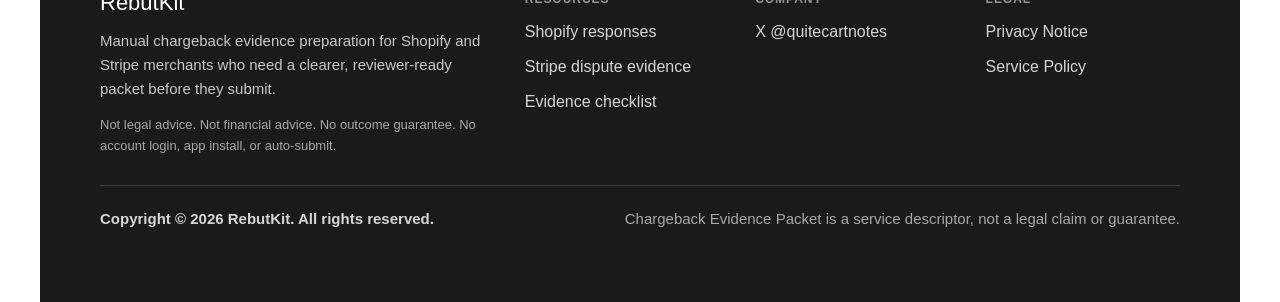
==== commit 4e7007e5: "Fix dark mode footer text" ====
--- a/index.html
+++ b/index.html
@@ -99,8 +99,8 @@
         ]
       }
     </script>
-    <script type="module" crossorigin src="/assets/script-BEkrd6yX.js"></script>
-    <link rel="stylesheet" crossorigin href="/assets/script-BLkO62k5.css">
+    <script type="module" crossorigin src="/assets/script-CFvkxcuc.js"></script>
+    <link rel="stylesheet" crossorigin href="/assets/script-Df67g2O5.css">
   </head>
   <body>
     <header class="site-header" aria-label="Main navigation">
--- a/assets/script-Df67g2O5.css
+++ b/assets/script-Df67g2O5.css
@@ -0,0 +1 @@
+:root{--lightningcss-light:initial;--lightningcss-dark: ;color-scheme:light dark;--ink:#1a1a1a;--muted:#666;--line:#d1d1d1;--paper:#fff;--paper-rgb:255, 255, 255;--surface:#fff;--calendar-filter:invert(0);--surface-alt:#f9f9f9;--surface-warn:#fdfdfd;--accent:#38f;--accent-dark:#26c;--rust:#ff6b4a;--gold:#e2c076;--shadow:none;--radius:4px;font-family:Inter,Helvetica Neue,Helvetica,Arial,sans-serif}@media (prefers-color-scheme:dark){:root{--lightningcss-light: ;--lightningcss-dark:initial}:root:not(.light){--ink:#f0f4f8;--muted:#f0f4f880;--line:#f0f4f81a;--paper:#0c0e10;--paper-rgb:12, 14, 16;--surface:#0c0e10;--calendar-filter:invert(1);--surface-alt:#16181b;--surface-warn:#221a18;--accent:#38f;--accent-dark:#59f;--rust:#ff8c69;--gold:#e2c076}}:root.dark{--ink:#f0f4f8;--muted:#f0f4f899;--line:#f0f4f826;--paper:#0c0e10;--paper-rgb:12, 14, 16;--surface:#0c0e10;--surface-alt:#16181b;--surface-warn:#2f1816;--accent:#38f;--accent-dark:#26c;--rust:#ff6b4a;--gold:#e2c076}*{box-sizing:border-box}::selection{background-color:var(--accent);color:#fff}::selection{background-color:var(--accent);color:#fff}.faq-section details{border-bottom:1px solid var(--line)}.faq-section summary{cursor:pointer;align-items:center;gap:12px;padding:24px 0;font-weight:600;list-style:none;display:flex!important}.faq-section summary::-webkit-details-marker{display:none}.faq-section summary:before{content:"▶";color:var(--accent);font-size:12px;transition:transform .2s;display:inline-block}.faq-section details[open] summary:before{transform:rotate(90deg)}html{scroll-behavior:smooth;background-color:var(--paper)}@keyframes fadeInUp{0%{opacity:0;transform:translateY(20px)}to{opacity:1;transform:translateY(0)}}.reveal{opacity:0;transition:opacity .8s cubic-bezier(.2,.8,.2,1),transform .8s cubic-bezier(.2,.8,.2,1);transform:translateY(20px)}.reveal.active{opacity:1;transform:translateY(0)}.reveal-1{transition-delay:.1s}.reveal-2{transition-delay:.2s}.reveal-3{transition-delay:.3s}.reveal-4{transition-delay:.4s}.reveal-5{transition-delay:.5s}.reveal-6{transition-delay:.6s}body{color:var(--ink);background:var(--paper);-webkit-font-smoothing:antialiased;margin:0}a{color:inherit;text-decoration:none}img{max-width:100%;display:block}.site-header{z-index:1000;border-bottom:1px solid var(--line);background:rgba(var(--paper-rgb,255, 255, 255), .8);-webkit-backdrop-filter:blur(12px)saturate(180%);justify-content:space-between;align-items:center;width:100%;padding:20px 0;display:flex;position:sticky;top:0}.header-container{justify-content:space-between;align-items:center;width:min(1200px,100%);margin:0 auto;padding:0 60px;display:flex}.brand{color:var(--accent);align-items:center;gap:12px;font-size:16px;font-weight:700;text-decoration:none;display:inline-flex}.brand-mark{background:var(--accent);border-radius:var(--radius);box-sizing:border-box;justify-content:center;align-items:center;width:32px;height:32px;font-size:13px;font-weight:800;display:flex;color:#fff!important}.nav-links{color:var(--ink);align-items:center;gap:40px;font-size:13px;font-weight:500;display:flex}.nav-links a:hover{color:var(--accent)}.theme-switch-wrapper{align-items:center;display:flex}.hero-preview{background:var(--surface-alt);border:1px solid var(--line);border-radius:var(--radius);justify-content:center;align-items:center;margin-top:60px;padding:40px;display:flex}.theme-toggle-btn{background:var(--line);border:1px solid var(--line);cursor:pointer;border-radius:99px;width:48px;height:24px;padding:0;transition:all .3s;display:flex;position:relative}.theme-toggle-btn:after{content:"";background:var(--accent);border-radius:50%;width:18px;height:18px;transition:transform .3s cubic-bezier(.4,0,.2,1),background .3s;position:absolute;top:2px;left:2px;box-shadow:0 1px 3px #0000001a}:root.dark .theme-toggle-btn:after{background:var(--accent);transform:translate(24px)}:root.light .theme-toggle-btn{background:var(--surface-alt);border-color:var(--accent)}.theme-toggle-btn span{display:none}.theme-toggle-btn:hover{border-color:var(--accent)}.header-actions{align-items:center;gap:16px;display:flex}.btn-sm{min-height:auto!important;padding:8px 16px!important;font-size:13px!important}.btn{text-transform:uppercase;letter-spacing:-.01em;cursor:pointer;text-align:center;overflow-wrap:anywhere;justify-content:center;align-items:center;max-width:100%;padding:16px 32px;font-size:14px;font-weight:400;text-decoration:none;transition:all .2s;display:inline-flex;border-radius:var(--radius)!important}.btn-primary{background:var(--accent)!important;color:#fff!important;border:1px solid var(--accent)!important;border-radius:var(--radius)!important}.btn-primary:hover{transform:translateY(-1px);background:#1a66cc!important;border-color:#1a66cc!important}.btn-secondary{color:var(--ink)!important;border:1px solid var(--line)!important;border-radius:var(--radius)!important;background:0 0!important}.btn-secondary:hover{transform:translateY(-1px);background:var(--ink)!important;color:var(--paper)!important;border-color:var(--ink)!important}.hero{border-bottom:1px solid var(--line);grid-template-columns:1fr 1fr;align-items:center;gap:60px;width:min(1200px,100%);margin:0 auto;padding:80px 60px;display:grid}.hero-copy{min-width:0;max-width:100%}.eyebrow,.section-kicker{letter-spacing:.1em;text-transform:uppercase;margin:0 0 16px;font-size:10px;font-weight:700;color:#38f!important}.hero .eyebrow{white-space:nowrap}h1,h2,h3,p{margin-top:0}h1{letter-spacing:-.02em;margin-bottom:24px;font-size:48px;font-weight:500;line-height:1.05}h2{letter-spacing:-.02em;margin-bottom:24px;font-size:36px;font-weight:500;line-height:1.1}h3{text-transform:uppercase;letter-spacing:.05em;color:var(--ink);margin-bottom:12px;font-size:16px;font-weight:600;line-height:1.4}p,li,small,label,input,textarea,select,button{font-size:15px;line-height:1.5}.hero-subhead,.section-heading p,.section-body p,.pricing-section p,.final-cta p{color:var(--muted)}.send-columns>div:first-child h3{margin-bottom:20px;color:#38f!important}.warning-box{background:#fff5f2}.warning-box h3{margin-bottom:20px;color:var(--rust)!important}.hero-subhead{max-width:50ch;margin-bottom:40px;font-size:16px}.hero-actions{grid-template-columns:1fr;gap:16px;max-width:420px;display:grid}.price-row{grid-template-columns:1fr;gap:16px;display:grid}.button{text-transform:uppercase;cursor:pointer;border-radius:var(--radius);justify-content:center;align-items:center;width:fit-content;max-width:100%;min-height:52px;padding:0 40px;font-size:13px;font-weight:700;transition:opacity .15s;display:inline-flex}.button-primary{background:var(--accent);border:1px solid var(--paper);color:var(--paper)!important}.button-primary:hover{opacity:.9}.button-secondary{color:var(--ink);border:1px solid var(--ink)}.button-secondary:hover{background:var(--ink);color:var(--paper)}.trust-strip{gap:24px;margin-top:32px;padding:0;list-style:none;display:flex}.trust-strip li{text-transform:uppercase;letter-spacing:-.01em;align-items:center;gap:8px;font-size:13px;font-weight:400;display:flex;color:var(--rust)!important}.trust-strip li:before{content:"";border-radius:1px;width:6px;height:6px;display:inline-block;background:var(--accent)!important}.packet-visual{background:0 0;width:100%;padding:0}.packet-visual img{object-fit:contain;width:100%;max-width:none;height:auto;display:block}.preview-topline{border-bottom:1px solid var(--line);color:var(--ink);text-transform:uppercase;letter-spacing:.1em;justify-content:space-between;gap:16px;margin-bottom:24px;padding:0 0 16px;font-size:10px;font-weight:700;display:flex}.section-grid,.packet-section,.steps-section,.send-section,.pricing-section,.form-section,.faq-section,.final-cta{border-bottom:1px solid var(--line);width:min(1200px,100%);margin:0 auto;padding:80px 60px}.section-grid{grid-template-columns:300px 1fr;gap:80px;display:grid}.hero>*,.section-grid>*,.packet-grid>*,.packet-content-grid>*,.steps>*,.send-columns>*,.pricing-section>*,.field-row>*{min-width:0}.problem{padding-top:80px}.problem-intro{max-width:360px}.problem-intro h2{margin-bottom:20px}.problem-intro p:last-child{color:var(--muted);margin:0}.problem-panel{border:1px solid var(--line);border-radius:var(--radius);background:var(--surface);grid-template-columns:1fr 1fr;gap:0;display:grid}.problem-group{padding:28px}.problem-group+.problem-group{border-left:1px solid var(--line)}.problem-label{letter-spacing:.08em;text-transform:uppercase;margin:0 0 18px;font-size:12px;font-weight:700;line-height:1.3;color:var(--ink)!important}.problem-list{gap:16px;padding-left:0;list-style:none}.problem-list li{padding-left:22px;position:relative}.problem-list li:before{content:"";background:var(--accent);border-radius:50%;width:8px;height:8px;position:absolute;top:.72em;left:0;transform:translateY(-50%)}.section-body p{margin-bottom:24px}.shopify-asks,.evidence-asks{align-items:start}.shopify-asks-intro,.evidence-asks-intro{position:sticky;top:120px}.shopify-asks-intro p:last-child,.evidence-asks-intro p:last-child{color:var(--muted);margin:0}.shopify-asks-board,.evidence-asks-board{gap:28px;display:grid}.shopify-asks-summary,.evidence-asks-summary{border-bottom:1px solid var(--line);width:100%;color:var(--muted);margin:0;padding-bottom:28px}.evidence-map{grid-template-columns:1fr 1fr;gap:16px;display:grid}.evidence-map-item{border-bottom:1px solid var(--line);grid-template-columns:auto 1fr;align-items:start;gap:18px;padding:24px 0;display:grid}.evidence-map-item-wide{grid-column:1/-1}.evidence-map-index{border:1px solid var(--accent);width:36px;height:36px;color:var(--accent);border-radius:50%;justify-content:center;align-items:center;font-size:10px;font-weight:700;line-height:1;display:inline-flex}.evidence-map-item h3{margin-bottom:8px}.evidence-map-item p{color:var(--muted);margin:0}.intent-links{border-top:1px solid var(--line);max-width:none;color:var(--muted);background:var(--surface);grid-column:1/-1;margin:0;padding:20px 28px}.intent-links a{color:var(--accent);text-underline-offset:4px;font-weight:600;text-decoration:underline;text-decoration-thickness:1px}.intent-links a:hover{color:#1a66cc}.check-list,.send-columns ul{color:var(--ink);gap:14px;margin:0;padding-left:20px;display:grid}.check-list li,.send-columns li,.packet-content-item,.packet-content-item h3,.packet-content-item p,.steps article,.steps article h3,.steps article p,.faq-list summary,.faq-list p{overflow-wrap:anywhere}.section-heading{margin-bottom:48px}.section-heading.compact{max-width:560px}.packet-grid{grid-template-columns:1fr 1fr;gap:40px;display:grid}.packet-grid article{background:0 0;border:none;padding:0}.packet-content-grid{grid-template-columns:minmax(0,1fr) minmax(0,1fr);gap:28px;display:grid}.packet-content-item{border:1px solid var(--line);border-radius:var(--radius);background:var(--surface-alt);padding:28px}.packet-content-icon{width:52px;height:52px;color:var(--accent);justify-content:center;align-items:center;margin-bottom:18px;display:inline-flex}.packet-content-icon svg{fill:none;stroke:currentColor;stroke-width:1.8px;stroke-linecap:round;stroke-linejoin:round;width:42px;height:42px}.packet-content-item h3{margin-bottom:8px}.packet-content-item p{color:var(--muted);margin:0}.card-index,.steps span{border:1px solid var(--accent);color:var(--accent);border-radius:2px;margin-bottom:20px;padding:4px 8px;font-size:10px;font-weight:700;display:inline-block}.steps{grid-template-columns:repeat(3,minmax(0,1fr));gap:40px;display:grid}.steps article{background:0 0;border:none;padding:0}.send-columns{grid-template-columns:minmax(0,1fr) minmax(0,1fr);gap:40px;display:grid}.send-columns>div{background:var(--surface-alt);border:1px solid var(--line);border-radius:var(--radius);padding:40px}.warning-box{border:1px solid var(--rust)!important;border-radius:var(--radius)!important;background:#ff6b4a0d!important}@media (prefers-color-scheme:dark){:root:not(.light) .warning-box{background:var(--surface-warn)!important}}:root.dark .warning-box{background:var(--surface-warn)!important}.pricing-section{grid-template-columns:1fr 1fr;align-items:start;gap:80px;display:grid}.price-tile{border:1px solid var(--line);color:var(--ink);text-align:left;cursor:pointer;border-radius:var(--radius);background:0 0;padding:40px}.price-tile:hover{background:var(--surface-alt)}.price-tile span{color:var(--accent);margin-bottom:16px;font-size:32px;font-weight:500;display:block}.price-tile strong{font-weight:600;display:block}.price-tile small{color:var(--muted);margin-top:8px;font-size:13px;display:block}.form-section{grid-template-columns:320px 1fr;align-items:start;gap:80px;display:grid}.form-intro{position:sticky;top:40px}.disclaimer,.deadline-warning{border-radius:var(--radius);background:#ff8c690d;border:1px solid #ff8c69;padding:20px 24px;font-size:14px;font-weight:500;color:#ff8c69!important}.sample-form{gap:32px;min-width:0;display:grid}.field-row{grid-template-columns:1fr 1fr;gap:32px;display:grid}.field,.form-field,.radio-field{gap:8px;min-width:0;margin:0;display:grid}.form-field small,.field-help{margin-top:8px;font-size:12px;line-height:1.4;display:block;color:var(--rust)!important}.form-field label{text-transform:uppercase;letter-spacing:.05em;color:var(--ink-faint);margin-bottom:8px;font-size:11px;font-weight:700;display:block}.form-field label.required:after,.form-field legend.required:after{content:" *";color:var(--rust)}.field label,.radio-field legend{text-transform:uppercase;letter-spacing:.05em;color:var(--ink);font-size:11px;font-weight:700}.field small{color:var(--muted);font-size:12px}input[type=text],input[type=email],input[type=tel],input[type=number],input[type=url],input[type=date],select,textarea{border:1px solid var(--line);width:100%;min-width:0;padding:12px 16px;font-family:inherit;font-size:14px;transition:border-color .2s;background:var(--surface)!important;color:var(--ink)!important;border-radius:var(--radius)!important}textarea{resize:vertical;min-height:80px}input[type=date]::-webkit-calendar-picker-indicator{cursor:pointer;filter:var(--calendar-filter)!important;opacity:.6!important;display:block!important}select{appearance:none!important;background-image:url("data:image/svg+xml,%3Csvg xmlns='http://www.w3.org/2000/svg' width='24' height='24' viewBox='0 0 24 24' fill='none' stroke='%231a1a1a' stroke-width='2' stroke-linecap='round' stroke-linejoin='round'%3E%3Cpolyline points='6 9 12 15 18 9'%3E%3C/polyline%3E%3C/svg%3E")!important;background-position:right 16px center!important;background-repeat:no-repeat!important;background-size:16px!important}@media (prefers-color-scheme:dark){:root:not(.light) select{background-image:url("data:image/svg+xml,%3Csvg xmlns='http://www.w3.org/2000/svg' width='24' height='24' viewBox='0 0 24 24' fill='none' stroke='%23f0f4f8' stroke-width='2' stroke-linecap='round' stroke-linejoin='round'%3E%3Cpolyline points='6 9 12 15 18 9'%3E%3C/polyline%3E%3C/svg%3E")!important}}:root.dark select{background-image:url("data:image/svg+xml,%3Csvg xmlns='http://www.w3.org/2000/svg' width='24' height='24' viewBox='0 0 24 24' fill='none' stroke='%23f0f4f8' stroke-width='2' stroke-linecap='round' stroke-linejoin='round'%3E%3Cpolyline points='6 9 12 15 18 9'%3E%3C/polyline%3E%3C/svg%3E")!important}.radio-field,.check-field{flex-direction:column;gap:12px;border:none!important;margin:0!important;padding:0!important;display:flex!important}.radio-field{gap:8px;display:grid!important}.radio-options{flex-wrap:wrap;align-self:center;align-items:center;gap:12px 40px;min-height:48px;margin-top:20px;display:flex}.radio-field label,.check-field{color:var(--ink);cursor:pointer;grid-template-columns:14px 1fr;align-items:center;gap:12px;margin-bottom:0;font-size:14px;line-height:1.2;display:grid!important}.radio-field input[type=radio],.check-field input[type=checkbox]{appearance:none;border:1px solid var(--line);cursor:pointer;box-sizing:border-box;border-radius:0;grid-column:1;background:#fff!important;width:14px!important;height:14px!important;margin:0!important;padding:0!important}.radio-field input[type=radio]{border-radius:50%!important}.radio-field input[type=radio]:checked{border:4px solid var(--accent)!important}.check-field input[type=checkbox]{border-radius:2px}.check-field input[type=checkbox]:checked{background:var(--accent)!important;border-color:var(--accent)!important}.check-field input[type=checkbox]:checked:after{content:"✓";color:#fff;font-size:9px;font-weight:700;position:absolute;top:50%;left:50%;transform:translate(-50%,-50%)}.optional-fields{border:1px solid var(--line);background:var(--surface-alt);border-radius:var(--radius);margin-bottom:24px;padding:32px}.optional-fields summary{cursor:pointer;text-transform:uppercase;letter-spacing:.05em;font-size:13px;font-weight:600}.optional-fields[open] .optional-content{padding-top:32px;flex-direction:column!important;gap:40px!important;display:flex!important}.optional-fields>div.form-field,.optional-fields>div.field-row{margin-top:0!important}.consent{color:var(--ink);border-radius:var(--radius);align-items:center;gap:16px;width:100%;font-size:13px;line-height:1.5;border:1px solid var(--accent)!important;box-sizing:border-box!important;flex-direction:row!important;padding:24px!important;display:flex!important}.consent label{cursor:pointer;flex:1}.consent input[type=checkbox]{flex-shrink:0;margin-top:0;border-color:var(--accent)!important}.hidden-field,.form-error[hidden]{display:none}.form-error{border:1px solid var(--rust);color:var(--rust);margin:0;padding:16px;font-size:13px;font-weight:500}.submit-button{width:100%;max-width:420px;margin-top:10px}@media (width<=680px){.radio-options{min-height:0;margin-top:8px}}.faq-list{gap:0;display:grid}.faq-list details{border-bottom:1px solid var(--line);padding:24px 0}.faq-list summary{cursor:pointer;font-size:20px;font-weight:500}.faq-list p{color:var(--muted);max-width:600px;margin:16px 0 0}.final-cta{text-align:center;border-bottom:none;justify-items:center;gap:24px;display:grid}.final-cta p{max-width:500px}.site-footer{background:var(--ink);color:#fff;gap:28px;width:min(1200px,100%);margin:0 auto;padding:48px 60px 72px;display:grid}.site-footer p,.site-footer h2,.site-footer h3{margin:0}.site-footer a,.site-footer button{color:inherit;font:inherit;text-align:left;text-decoration:none}.site-footer button{appearance:none;cursor:pointer;background:0 0;border:0;padding:0}.site-footer a:hover,.site-footer button:hover{color:var(--gold)}.footer-grid{grid-template-columns:minmax(260px,1.6fr) repeat(3,minmax(140px,.8fr));gap:36px;display:grid}.footer-brand{gap:14px;max-width:520px;display:grid}.footer-brand h2{color:#fff;letter-spacing:0;font-size:22px}.footer-brand p{color:#ffffffc2;line-height:1.6}.footer-brand .footer-boundary{color:#ffffff9e;font-size:13px}.footer-column{align-content:start;gap:12px;display:grid}.footer-column h3{color:#ffffff8a;letter-spacing:.08em;text-transform:uppercase;font-size:12px;font-weight:700}.footer-column a,.footer-column button{color:#ffffffd1;line-height:1.45}.footer-bottom{color:#ffffff9e;border-top:1px solid #ffffff24;justify-content:space-between;align-items:center;gap:18px;padding-top:22px;font-size:13px;display:flex}.footer-copyright{color:#ffffffd1;font-weight:600}@media (prefers-color-scheme:dark){:root:not(.light) .site-footer{color:#3a3a3a}:root:not(.light) .footer-brand h2{color:#111}:root:not(.light) .footer-brand p{color:#4a4a4a}:root:not(.light) .footer-brand .footer-boundary{color:#626262}:root:not(.light) .footer-column h3{color:#6a6a6a}:root:not(.light) .footer-column a,:root:not(.light) .footer-column button{color:#414141}:root:not(.light) .footer-bottom{color:#5f5f5f;border-top-color:#0000001f}:root:not(.light) .footer-copyright{color:#2f2f2f}}:root.dark .site-footer{color:#3a3a3a}:root.dark .footer-brand h2{color:#111}:root.dark .footer-brand p{color:#4a4a4a}:root.dark .footer-brand .footer-boundary{color:#626262}:root.dark .footer-column h3{color:#6a6a6a}:root.dark .footer-column a,:root.dark .footer-column button{color:#414141}:root.dark .footer-bottom{color:#5f5f5f;border-top-color:#0000001f}:root.dark .footer-copyright{color:#2f2f2f}.policy-dialog{border:1px solid var(--line);background:var(--surface);width:min(640px,100% - 32px);max-height:min(720px,100dvh - 32px);color:var(--ink);border-radius:8px;padding:0}.policy-dialog::backdrop{background:#0000008c}.policy-dialog article{gap:18px;padding:28px;display:grid}.policy-dialog header{justify-content:space-between;align-items:center;gap:18px;display:flex}.policy-dialog h2{margin:0;font-size:28px;line-height:1.1}.dialog-kicker,.dialog-updated{color:var(--muted);font-size:13px}.dialog-kicker{letter-spacing:.08em;text-transform:uppercase;font-weight:700;margin-bottom:6px!important}.policy-dialog p{color:var(--muted);line-height:1.6}.dialog-close{border-radius:4px;min-height:38px;border:1px solid var(--line)!important;color:var(--ink)!important;padding:0 14px!important;text-decoration:none!important}.thanks-page-wrapper{flex-direction:column;width:100vw;height:100vh;display:flex;overflow:hidden}.thanks-page-wrapper .site-header{background:0 0;border-bottom:none;flex-shrink:0}.thanks-page{flex:1;justify-content:center;align-items:center;padding:40px;display:flex}.thanks-page-wrapper .site-footer{background:var(--ink);flex-shrink:0;width:min(1200px,100%);margin:0 auto;padding:32px 60px}.thanks-page-wrapper .footer-grid{grid-template-columns:minmax(260px,1fr) repeat(3,minmax(120px,.5fr));gap:24px}.thanks-page-wrapper .footer-brand p,.thanks-page-wrapper .footer-copyright{opacity:1;margin:0;font-size:13px}.thanks-card{text-align:center;flex-direction:column;align-items:center;max-width:800px;margin-top:-80px;display:flex}.thanks-card h1{margin-bottom:32px;font-size:72px;line-height:1.1}.thanks-card .disclaimer{border-left:4px solid var(--rust);text-align:left;background:#ff6b4a0d;width:100%;max-width:800px;margin:32px 0;padding:20px 24px}@media (width<=1024px){.site-header{padding:30px}.hero,.section-grid,.packet-section,.steps-section,.send-section,.pricing-section,.form-section,.faq-section,.final-cta{padding:60px 30px}.hero{flex-direction:column-reverse;grid-template-columns:1fr;gap:40px;display:flex}.form-intro{margin-bottom:32px;position:static!important}.section-grid,.form-section{grid-template-columns:1fr;gap:40px}.shopify-asks-intro,.evidence-asks-intro{position:static}.problem-intro{max-width:640px}}@media (width<=680px){.nav-links,.brand span:last-child{display:none}.header-actions{gap:12px}.header-container{padding:0 16px}.site-header{padding:12px 0}.hero,.section-grid,.packet-section,.steps-section,.send-section,.pricing-section,.form-section,.faq-section,.final-cta{padding:40px 20px}h1{font-size:40px}.hero .eyebrow{white-space:normal}h2{font-size:32px}.packet-grid,.packet-content-grid,.steps,.send-columns,.pricing-section,.field-row,.evidence-map{grid-template-columns:1fr}.evidence-map-item{padding:20px 0}.problem-panel{grid-template-columns:1fr}.problem-group{padding:24px 20px}.problem-group+.problem-group{border-top:1px solid var(--line);border-left:0}.intent-links{padding:18px 20px}.thanks-page-wrapper{height:auto;min-height:100dvh;overflow:visible}.thanks-page{height:auto;min-height:calc(100dvh - 160px);padding:100px 20px 60px}.thanks-card{margin-top:0}.thanks-card h1{font-size:40px!important}.thanks-card .disclaimer{white-space:normal!important}.site-footer,.thanks-page-wrapper .site-footer{padding:32px 20px 48px}.footer-grid,.thanks-page-wrapper .footer-grid{grid-template-columns:1fr;gap:28px}.footer-bottom{flex-direction:column;align-items:flex-start}.policy-dialog article{padding:22px}.policy-dialog header{flex-direction:column;align-items:flex-start}}
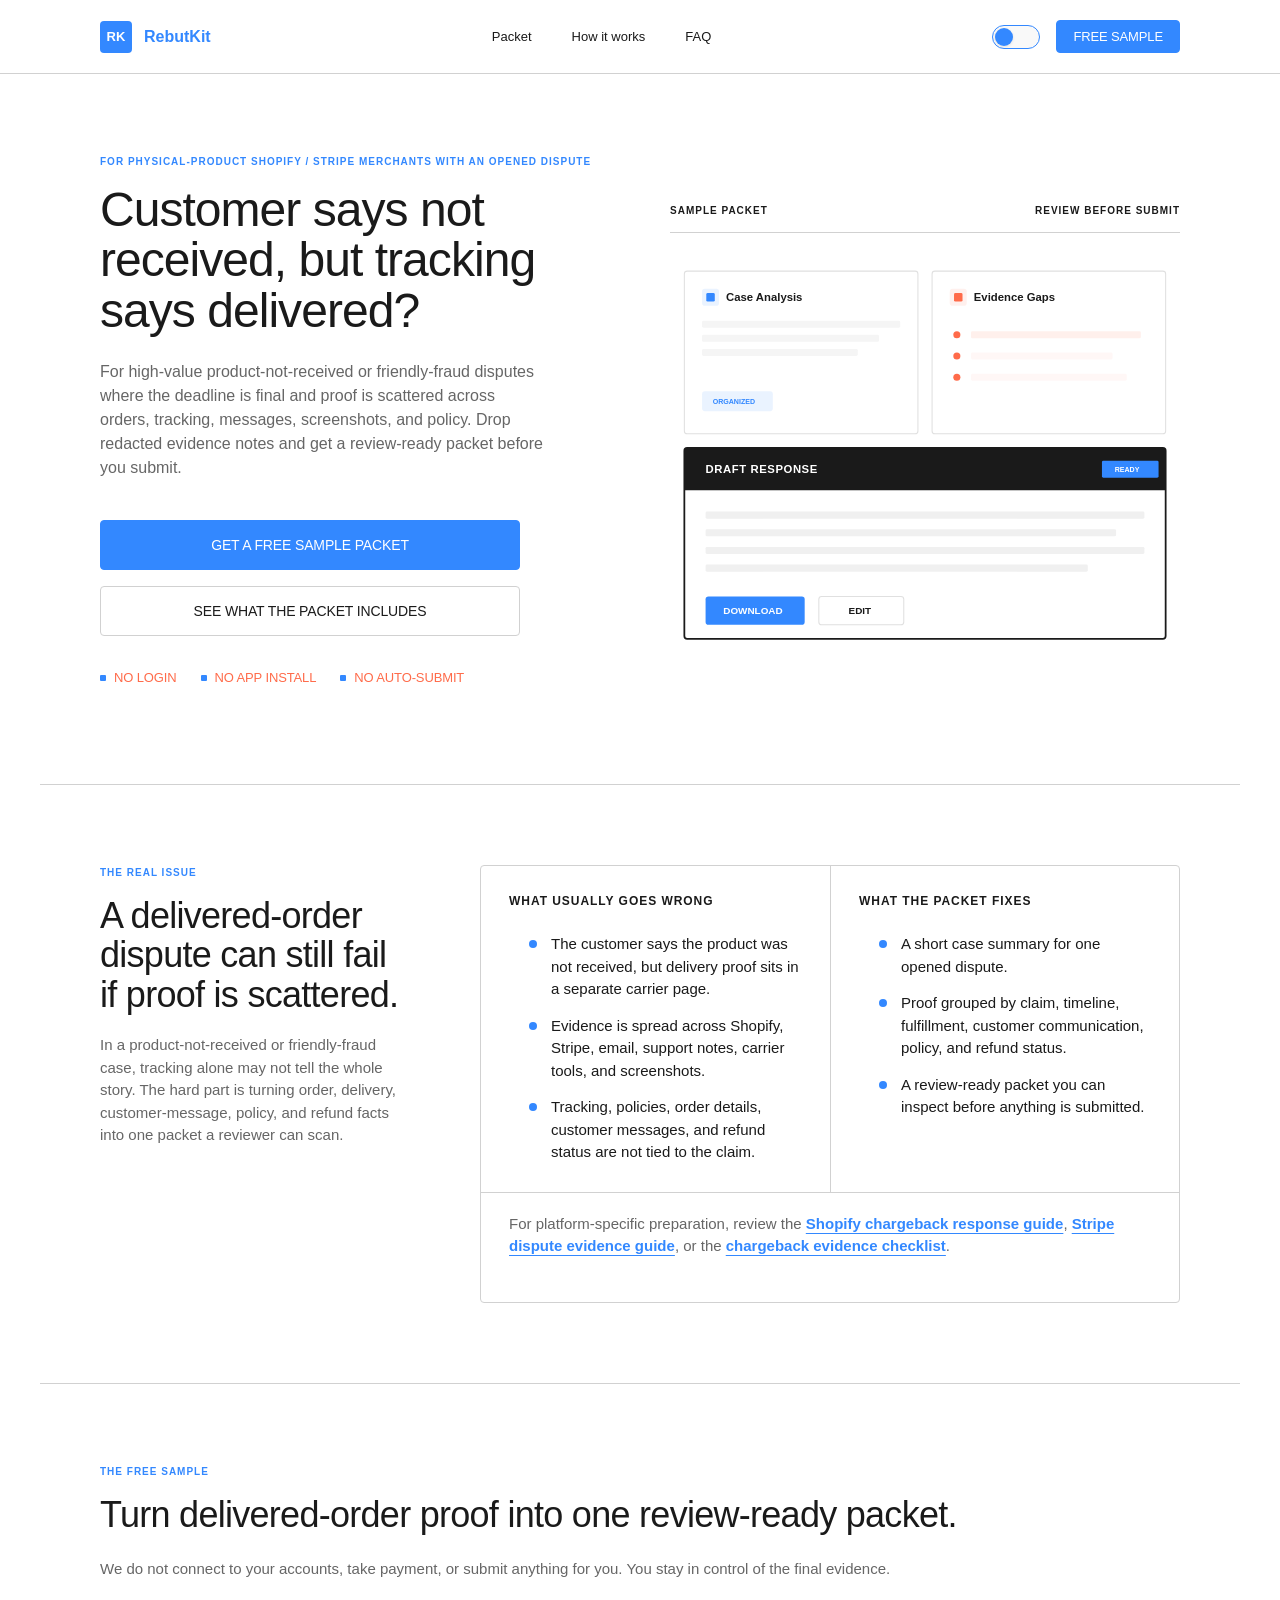
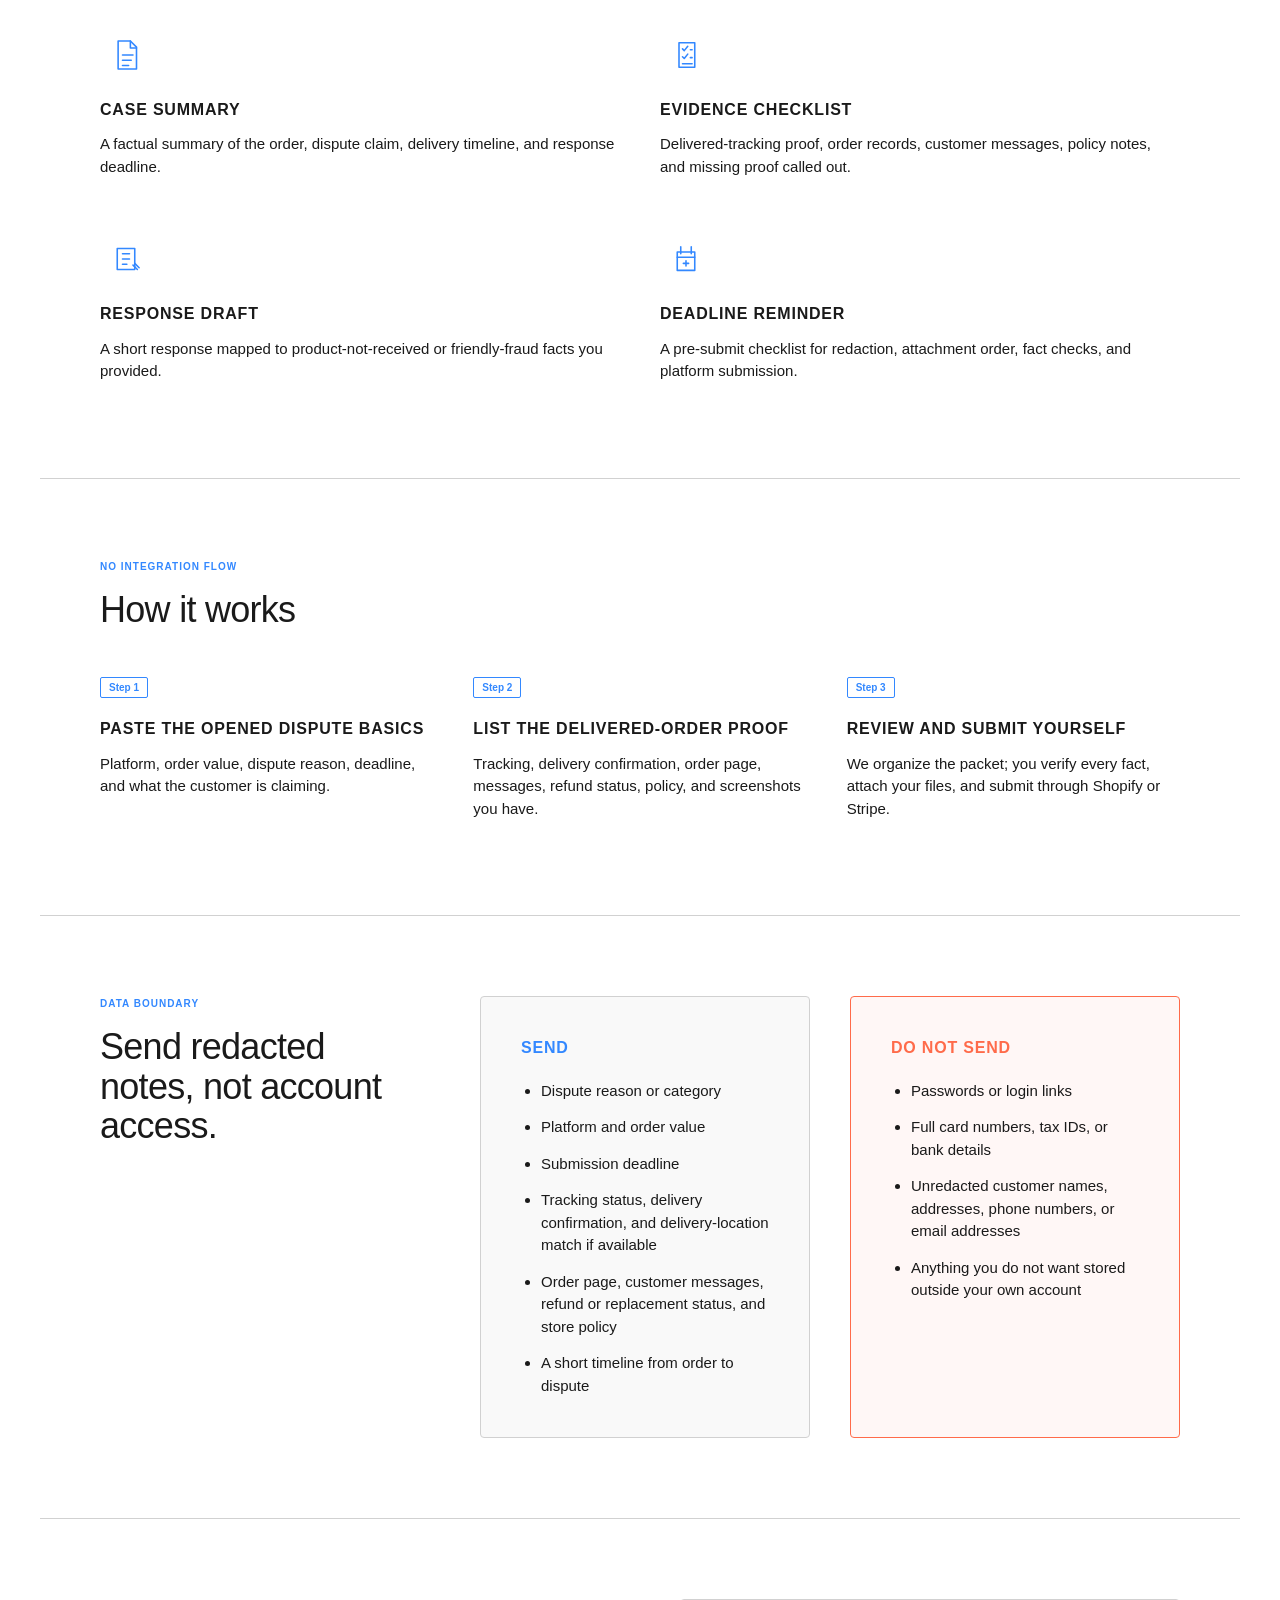
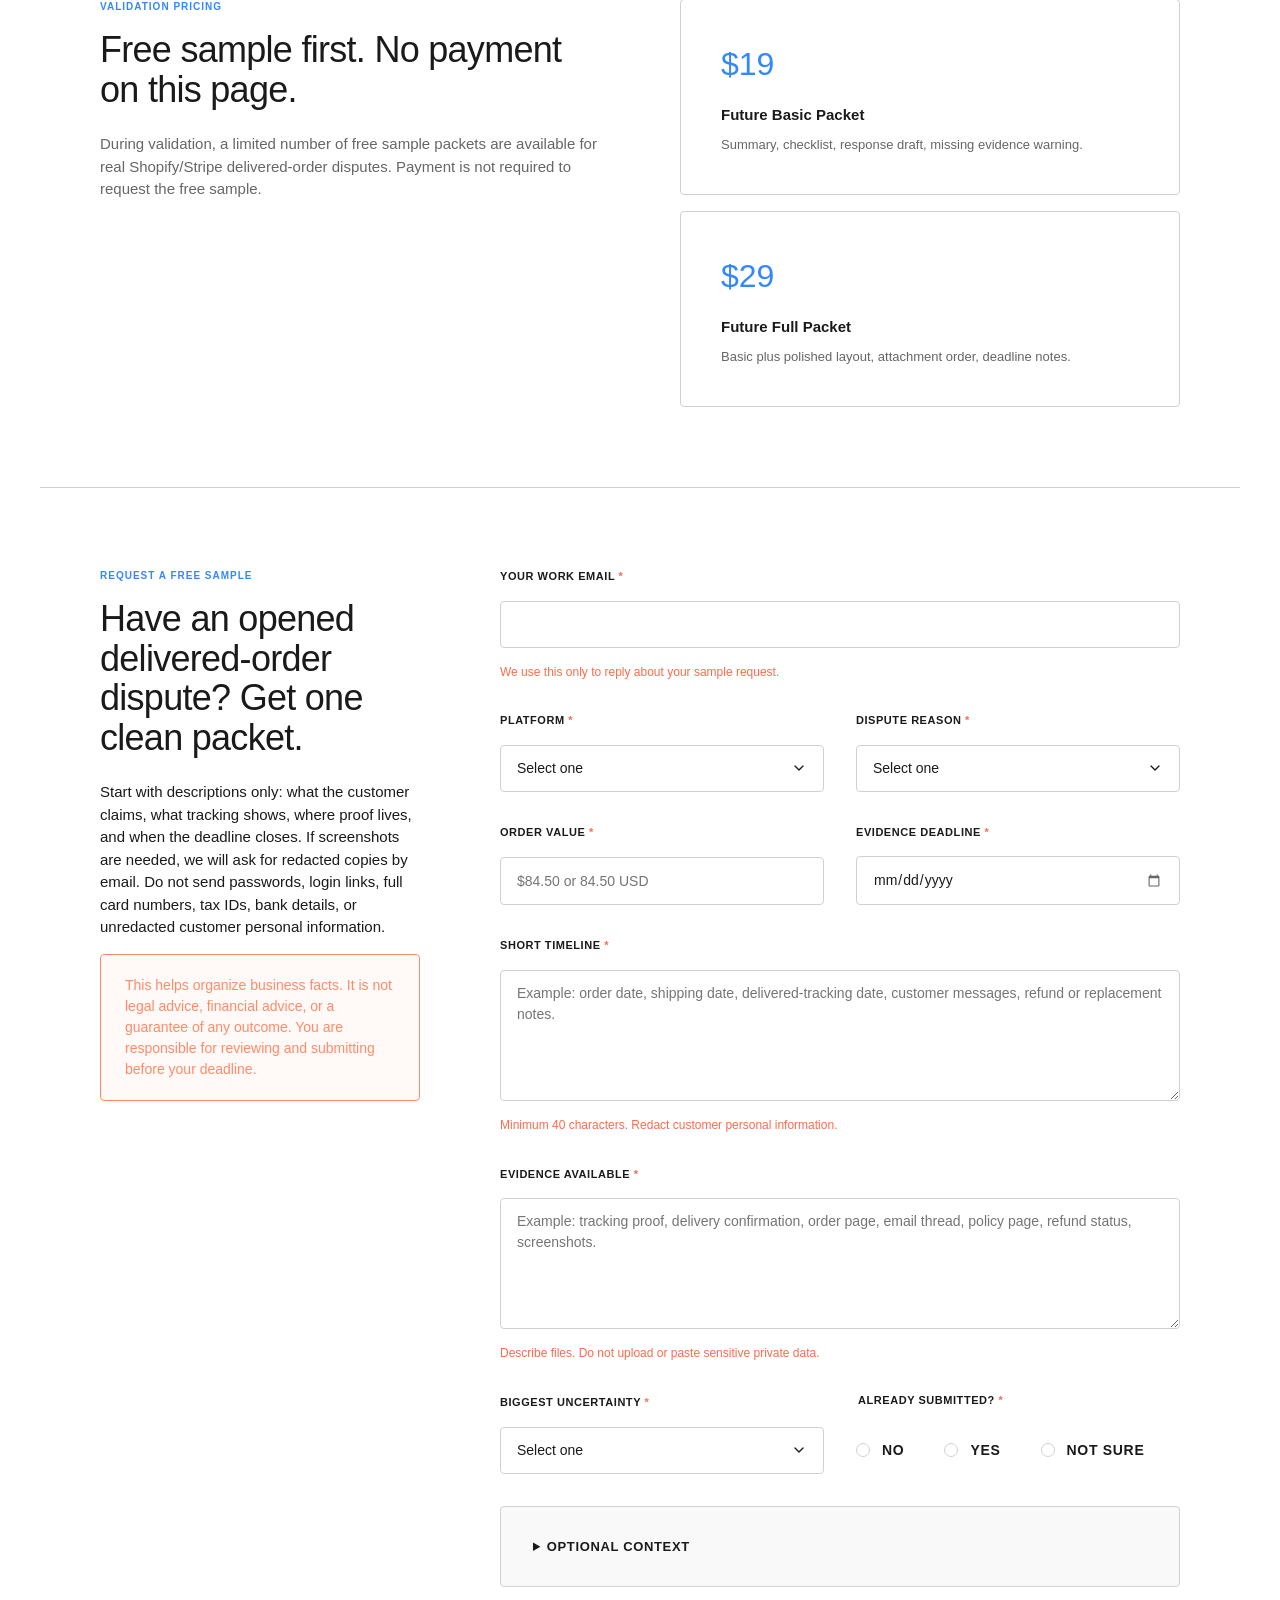
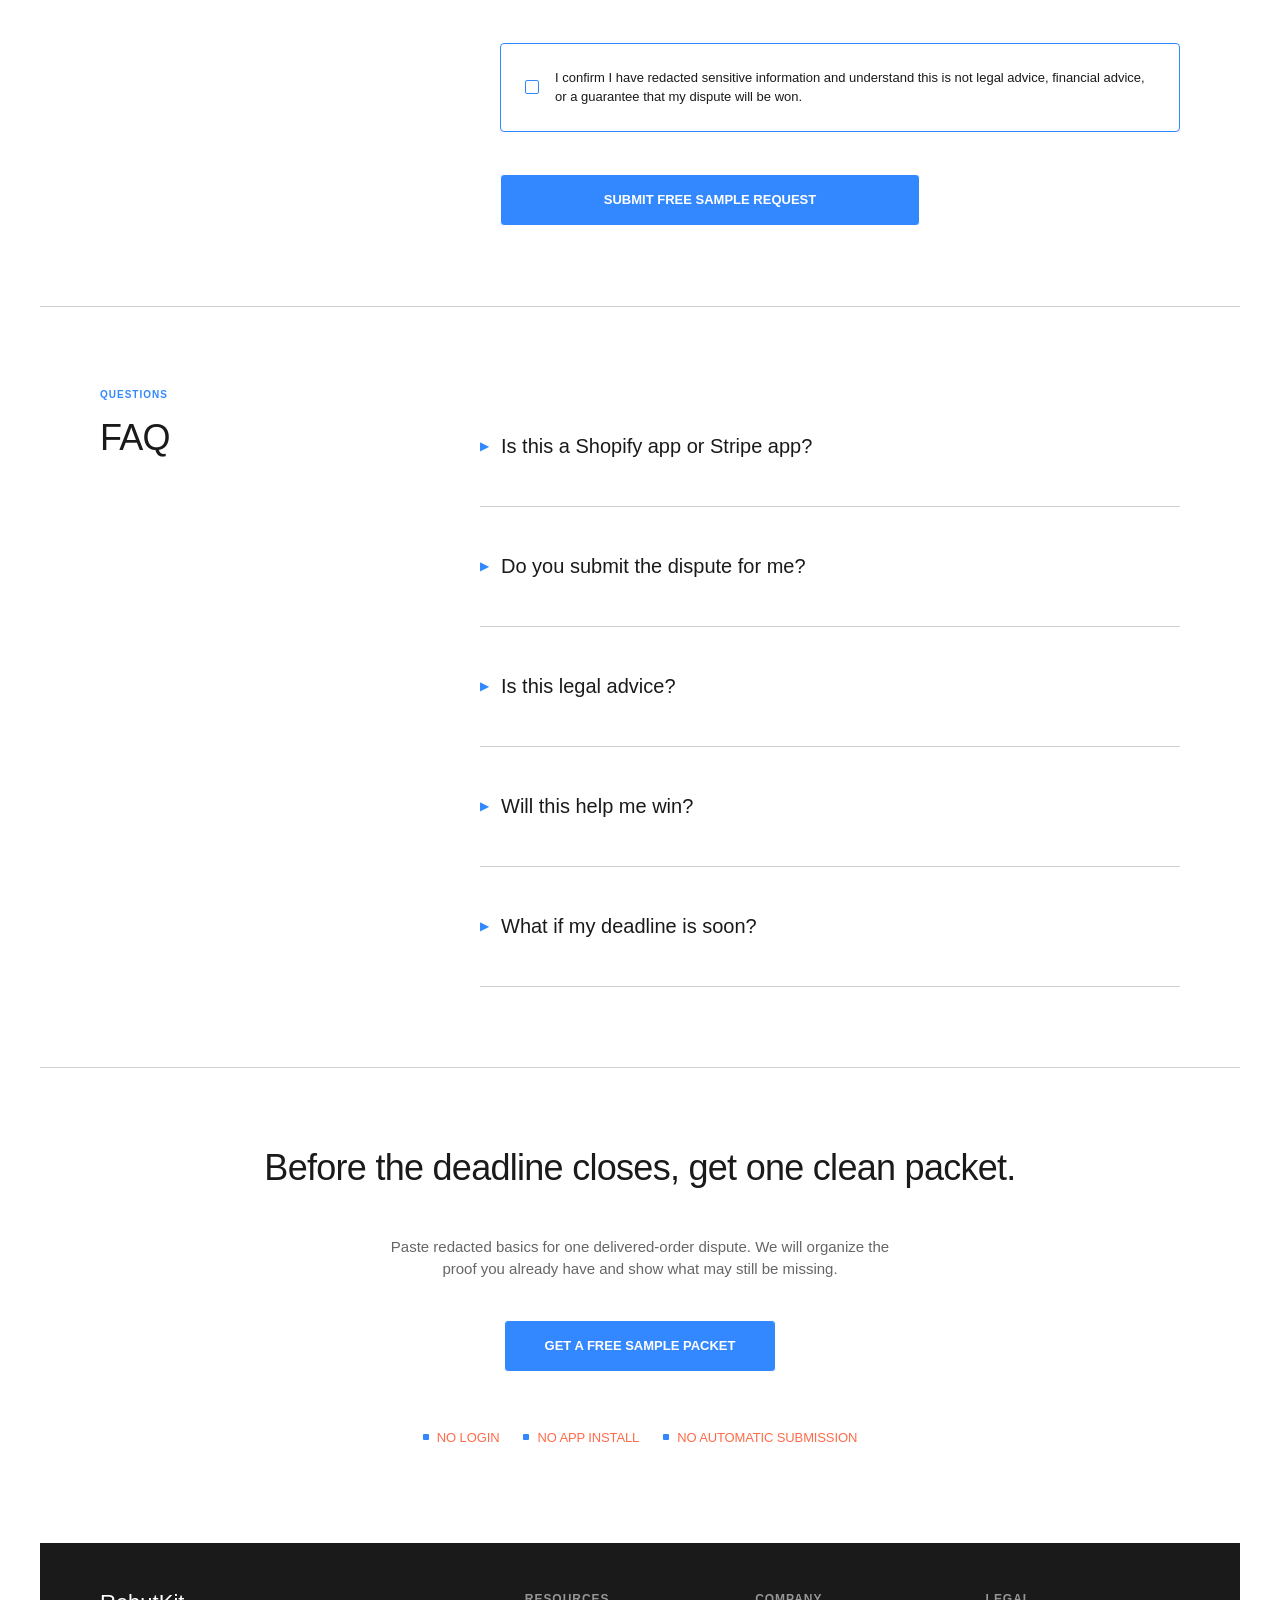
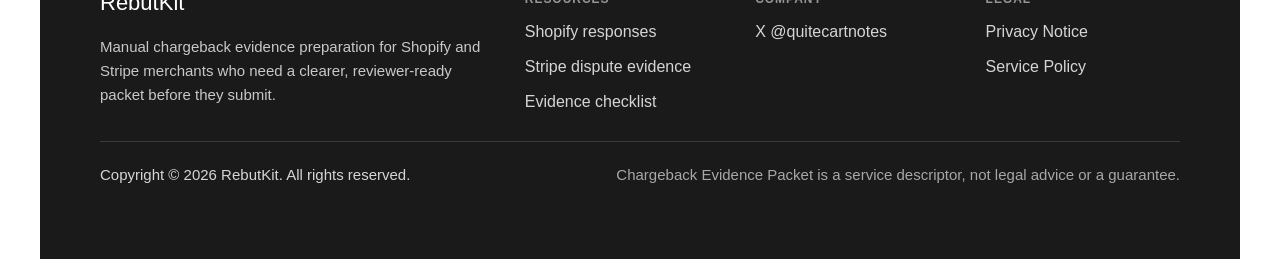
==== commit d6c03ffb: "Refine footer legal text" ====
--- a/index.html
+++ b/index.html
@@ -99,8 +99,8 @@
         ]
       }
     </script>
-    <script type="module" crossorigin src="/assets/script-CFvkxcuc.js"></script>
-    <link rel="stylesheet" crossorigin href="/assets/script-Df67g2O5.css">
+    <script type="module" crossorigin src="/assets/script-DU8ftMwG.js"></script>
+    <link rel="stylesheet" crossorigin href="/assets/script-DR1iH9e7.css">
   </head>
   <body>
     <header class="site-header" aria-label="Main navigation">
@@ -610,9 +610,6 @@
             Manual chargeback evidence preparation for Shopify and Stripe merchants who need a clearer, reviewer-ready
             packet before they submit.
           </p>
-          <p class="footer-boundary">
-            Not legal advice. Not financial advice. No outcome guarantee. No account login, app install, or auto-submit.
-          </p>
         </section>
     
         <nav class="footer-column" aria-label="Resources">
@@ -636,7 +633,7 @@
     
       <div class="footer-bottom">
         <p class="footer-copyright">Copyright &copy; 2026 RebutKit. All rights reserved.</p>
-        <p>Chargeback Evidence Packet is a service descriptor, not a legal claim or guarantee.</p>
+        <p>Chargeback Evidence Packet is a service descriptor, not legal advice or a guarantee.</p>
       </div>
     
       <dialog class="policy-dialog" id="privacy-policy" aria-labelledby="privacy-policy-title">
--- a/assets/script-DR1iH9e7.css
+++ b/assets/script-DR1iH9e7.css
@@ -0,0 +1 @@
+:root{--lightningcss-light:initial;--lightningcss-dark: ;color-scheme:light dark;--ink:#1a1a1a;--muted:#666;--line:#d1d1d1;--paper:#fff;--paper-rgb:255, 255, 255;--surface:#fff;--calendar-filter:invert(0);--surface-alt:#f9f9f9;--surface-warn:#fdfdfd;--accent:#38f;--accent-dark:#26c;--rust:#ff6b4a;--gold:#e2c076;--shadow:none;--radius:4px;font-family:Inter,Helvetica Neue,Helvetica,Arial,sans-serif}@media (prefers-color-scheme:dark){:root{--lightningcss-light: ;--lightningcss-dark:initial}:root:not(.light){--ink:#f0f4f8;--muted:#f0f4f880;--line:#f0f4f81a;--paper:#0c0e10;--paper-rgb:12, 14, 16;--surface:#0c0e10;--calendar-filter:invert(1);--surface-alt:#16181b;--surface-warn:#221a18;--accent:#38f;--accent-dark:#59f;--rust:#ff8c69;--gold:#e2c076}}:root.dark{--ink:#f0f4f8;--muted:#f0f4f899;--line:#f0f4f826;--paper:#0c0e10;--paper-rgb:12, 14, 16;--surface:#0c0e10;--surface-alt:#16181b;--surface-warn:#2f1816;--accent:#38f;--accent-dark:#26c;--rust:#ff6b4a;--gold:#e2c076}*{box-sizing:border-box}::selection{background-color:var(--accent);color:#fff}::selection{background-color:var(--accent);color:#fff}.faq-section details{border-bottom:1px solid var(--line)}.faq-section summary{cursor:pointer;align-items:center;gap:12px;padding:24px 0;font-weight:600;list-style:none;display:flex!important}.faq-section summary::-webkit-details-marker{display:none}.faq-section summary:before{content:"▶";color:var(--accent);font-size:12px;transition:transform .2s;display:inline-block}.faq-section details[open] summary:before{transform:rotate(90deg)}html{scroll-behavior:smooth;background-color:var(--paper)}@keyframes fadeInUp{0%{opacity:0;transform:translateY(20px)}to{opacity:1;transform:translateY(0)}}.reveal{opacity:0;transition:opacity .8s cubic-bezier(.2,.8,.2,1),transform .8s cubic-bezier(.2,.8,.2,1);transform:translateY(20px)}.reveal.active{opacity:1;transform:translateY(0)}.reveal-1{transition-delay:.1s}.reveal-2{transition-delay:.2s}.reveal-3{transition-delay:.3s}.reveal-4{transition-delay:.4s}.reveal-5{transition-delay:.5s}.reveal-6{transition-delay:.6s}body{color:var(--ink);background:var(--paper);-webkit-font-smoothing:antialiased;margin:0}a{color:inherit;text-decoration:none}img{max-width:100%;display:block}.site-header{z-index:1000;border-bottom:1px solid var(--line);background:rgba(var(--paper-rgb,255, 255, 255), .8);-webkit-backdrop-filter:blur(12px)saturate(180%);justify-content:space-between;align-items:center;width:100%;padding:20px 0;display:flex;position:sticky;top:0}.header-container{justify-content:space-between;align-items:center;width:min(1200px,100%);margin:0 auto;padding:0 60px;display:flex}.brand{color:var(--accent);align-items:center;gap:12px;font-size:16px;font-weight:700;text-decoration:none;display:inline-flex}.brand-mark{background:var(--accent);border-radius:var(--radius);box-sizing:border-box;justify-content:center;align-items:center;width:32px;height:32px;font-size:13px;font-weight:800;display:flex;color:#fff!important}.nav-links{color:var(--ink);align-items:center;gap:40px;font-size:13px;font-weight:500;display:flex}.nav-links a:hover{color:var(--accent)}.theme-switch-wrapper{align-items:center;display:flex}.hero-preview{background:var(--surface-alt);border:1px solid var(--line);border-radius:var(--radius);justify-content:center;align-items:center;margin-top:60px;padding:40px;display:flex}.theme-toggle-btn{background:var(--line);border:1px solid var(--line);cursor:pointer;border-radius:99px;width:48px;height:24px;padding:0;transition:all .3s;display:flex;position:relative}.theme-toggle-btn:after{content:"";background:var(--accent);border-radius:50%;width:18px;height:18px;transition:transform .3s cubic-bezier(.4,0,.2,1),background .3s;position:absolute;top:2px;left:2px;box-shadow:0 1px 3px #0000001a}:root.dark .theme-toggle-btn:after{background:var(--accent);transform:translate(24px)}:root.light .theme-toggle-btn{background:var(--surface-alt);border-color:var(--accent)}.theme-toggle-btn span{display:none}.theme-toggle-btn:hover{border-color:var(--accent)}.header-actions{align-items:center;gap:16px;display:flex}.btn-sm{min-height:auto!important;padding:8px 16px!important;font-size:13px!important}.btn{text-transform:uppercase;letter-spacing:-.01em;cursor:pointer;text-align:center;overflow-wrap:anywhere;justify-content:center;align-items:center;max-width:100%;padding:16px 32px;font-size:14px;font-weight:400;text-decoration:none;transition:all .2s;display:inline-flex;border-radius:var(--radius)!important}.btn-primary{background:var(--accent)!important;color:#fff!important;border:1px solid var(--accent)!important;border-radius:var(--radius)!important}.btn-primary:hover{transform:translateY(-1px);background:#1a66cc!important;border-color:#1a66cc!important}.btn-secondary{color:var(--ink)!important;border:1px solid var(--line)!important;border-radius:var(--radius)!important;background:0 0!important}.btn-secondary:hover{transform:translateY(-1px);background:var(--ink)!important;color:var(--paper)!important;border-color:var(--ink)!important}.hero{border-bottom:1px solid var(--line);grid-template-columns:1fr 1fr;align-items:center;gap:60px;width:min(1200px,100%);margin:0 auto;padding:80px 60px;display:grid}.hero-copy{min-width:0;max-width:100%}.eyebrow,.section-kicker{letter-spacing:.1em;text-transform:uppercase;margin:0 0 16px;font-size:10px;font-weight:700;color:#38f!important}.hero .eyebrow{white-space:nowrap}h1,h2,h3,p{margin-top:0}h1{letter-spacing:-.02em;margin-bottom:24px;font-size:48px;font-weight:500;line-height:1.05}h2{letter-spacing:-.02em;margin-bottom:24px;font-size:36px;font-weight:500;line-height:1.1}h3{text-transform:uppercase;letter-spacing:.05em;color:var(--ink);margin-bottom:12px;font-size:16px;font-weight:600;line-height:1.4}p,li,small,label,input,textarea,select,button{font-size:15px;line-height:1.5}.hero-subhead,.section-heading p,.section-body p,.pricing-section p,.final-cta p{color:var(--muted)}.send-columns>div:first-child h3{margin-bottom:20px;color:#38f!important}.warning-box{background:#fff5f2}.warning-box h3{margin-bottom:20px;color:var(--rust)!important}.hero-subhead{max-width:50ch;margin-bottom:40px;font-size:16px}.hero-actions{grid-template-columns:1fr;gap:16px;max-width:420px;display:grid}.price-row{grid-template-columns:1fr;gap:16px;display:grid}.button{text-transform:uppercase;cursor:pointer;border-radius:var(--radius);justify-content:center;align-items:center;width:fit-content;max-width:100%;min-height:52px;padding:0 40px;font-size:13px;font-weight:700;transition:opacity .15s;display:inline-flex}.button-primary{background:var(--accent);border:1px solid var(--paper);color:var(--paper)!important}.button-primary:hover{opacity:.9}.button-secondary{color:var(--ink);border:1px solid var(--ink)}.button-secondary:hover{background:var(--ink);color:var(--paper)}.trust-strip{gap:24px;margin-top:32px;padding:0;list-style:none;display:flex}.trust-strip li{text-transform:uppercase;letter-spacing:-.01em;align-items:center;gap:8px;font-size:13px;font-weight:400;display:flex;color:var(--rust)!important}.trust-strip li:before{content:"";border-radius:1px;width:6px;height:6px;display:inline-block;background:var(--accent)!important}.packet-visual{background:0 0;width:100%;padding:0}.packet-visual img{object-fit:contain;width:100%;max-width:none;height:auto;display:block}.preview-topline{border-bottom:1px solid var(--line);color:var(--ink);text-transform:uppercase;letter-spacing:.1em;justify-content:space-between;gap:16px;margin-bottom:24px;padding:0 0 16px;font-size:10px;font-weight:700;display:flex}.section-grid,.packet-section,.steps-section,.send-section,.pricing-section,.form-section,.faq-section,.final-cta{border-bottom:1px solid var(--line);width:min(1200px,100%);margin:0 auto;padding:80px 60px}.section-grid{grid-template-columns:300px 1fr;gap:80px;display:grid}.hero>*,.section-grid>*,.packet-grid>*,.packet-content-grid>*,.steps>*,.send-columns>*,.pricing-section>*,.field-row>*{min-width:0}.problem{padding-top:80px}.problem-intro{max-width:360px}.problem-intro h2{margin-bottom:20px}.problem-intro p:last-child{color:var(--muted);margin:0}.problem-panel{border:1px solid var(--line);border-radius:var(--radius);background:var(--surface);grid-template-columns:1fr 1fr;gap:0;display:grid}.problem-group{padding:28px}.problem-group+.problem-group{border-left:1px solid var(--line)}.problem-label{letter-spacing:.08em;text-transform:uppercase;margin:0 0 18px;font-size:12px;font-weight:700;line-height:1.3;color:var(--ink)!important}.problem-list{gap:16px;padding-left:0;list-style:none}.problem-list li{padding-left:22px;position:relative}.problem-list li:before{content:"";background:var(--accent);border-radius:50%;width:8px;height:8px;position:absolute;top:.72em;left:0;transform:translateY(-50%)}.section-body p{margin-bottom:24px}.shopify-asks,.evidence-asks{align-items:start}.shopify-asks-intro,.evidence-asks-intro{position:sticky;top:120px}.shopify-asks-intro p:last-child,.evidence-asks-intro p:last-child{color:var(--muted);margin:0}.shopify-asks-board,.evidence-asks-board{gap:28px;display:grid}.shopify-asks-summary,.evidence-asks-summary{border-bottom:1px solid var(--line);width:100%;color:var(--muted);margin:0;padding-bottom:28px}.evidence-map{grid-template-columns:1fr 1fr;gap:16px;display:grid}.evidence-map-item{border-bottom:1px solid var(--line);grid-template-columns:auto 1fr;align-items:start;gap:18px;padding:24px 0;display:grid}.evidence-map-item-wide{grid-column:1/-1}.evidence-map-index{border:1px solid var(--accent);width:36px;height:36px;color:var(--accent);border-radius:50%;justify-content:center;align-items:center;font-size:10px;font-weight:700;line-height:1;display:inline-flex}.evidence-map-item h3{margin-bottom:8px}.evidence-map-item p{color:var(--muted);margin:0}.intent-links{border-top:1px solid var(--line);max-width:none;color:var(--muted);background:var(--surface);grid-column:1/-1;margin:0;padding:20px 28px}.intent-links a{color:var(--accent);text-underline-offset:4px;font-weight:600;text-decoration:underline;text-decoration-thickness:1px}.intent-links a:hover{color:#1a66cc}.check-list,.send-columns ul{color:var(--ink);gap:14px;margin:0;padding-left:20px;display:grid}.check-list li,.send-columns li,.packet-content-item,.packet-content-item h3,.packet-content-item p,.steps article,.steps article h3,.steps article p,.faq-list summary,.faq-list p{overflow-wrap:anywhere}.section-heading{margin-bottom:48px}.section-heading.compact{max-width:560px}.packet-grid{grid-template-columns:1fr 1fr;gap:40px;display:grid}.packet-grid article{background:0 0;border:none;padding:0}.packet-content-grid{grid-template-columns:minmax(0,1fr) minmax(0,1fr);gap:28px;display:grid}.packet-content-item{border:1px solid var(--line);border-radius:var(--radius);background:var(--surface-alt);padding:28px}.packet-content-icon{width:52px;height:52px;color:var(--accent);justify-content:center;align-items:center;margin-bottom:18px;display:inline-flex}.packet-content-icon svg{fill:none;stroke:currentColor;stroke-width:1.8px;stroke-linecap:round;stroke-linejoin:round;width:42px;height:42px}.packet-content-item h3{margin-bottom:8px}.packet-content-item p{color:var(--muted);margin:0}.card-index,.steps span{border:1px solid var(--accent);color:var(--accent);border-radius:2px;margin-bottom:20px;padding:4px 8px;font-size:10px;font-weight:700;display:inline-block}.steps{grid-template-columns:repeat(3,minmax(0,1fr));gap:40px;display:grid}.steps article{background:0 0;border:none;padding:0}.send-columns{grid-template-columns:minmax(0,1fr) minmax(0,1fr);gap:40px;display:grid}.send-columns>div{background:var(--surface-alt);border:1px solid var(--line);border-radius:var(--radius);padding:40px}.warning-box{border:1px solid var(--rust)!important;border-radius:var(--radius)!important;background:#ff6b4a0d!important}@media (prefers-color-scheme:dark){:root:not(.light) .warning-box{background:var(--surface-warn)!important}}:root.dark .warning-box{background:var(--surface-warn)!important}.pricing-section{grid-template-columns:1fr 1fr;align-items:start;gap:80px;display:grid}.price-tile{border:1px solid var(--line);color:var(--ink);text-align:left;cursor:pointer;border-radius:var(--radius);background:0 0;padding:40px}.price-tile:hover{background:var(--surface-alt)}.price-tile span{color:var(--accent);margin-bottom:16px;font-size:32px;font-weight:500;display:block}.price-tile strong{font-weight:600;display:block}.price-tile small{color:var(--muted);margin-top:8px;font-size:13px;display:block}.form-section{grid-template-columns:320px 1fr;align-items:start;gap:80px;display:grid}.form-intro{position:sticky;top:40px}.disclaimer,.deadline-warning{border-radius:var(--radius);background:#ff8c690d;border:1px solid #ff8c69;padding:20px 24px;font-size:14px;font-weight:500;color:#ff8c69!important}.sample-form{gap:32px;min-width:0;display:grid}.field-row{grid-template-columns:1fr 1fr;gap:32px;display:grid}.field,.form-field,.radio-field{gap:8px;min-width:0;margin:0;display:grid}.form-field small,.field-help{margin-top:8px;font-size:12px;line-height:1.4;display:block;color:var(--rust)!important}.form-field label{text-transform:uppercase;letter-spacing:.05em;color:var(--ink-faint);margin-bottom:8px;font-size:11px;font-weight:700;display:block}.form-field label.required:after,.form-field legend.required:after{content:" *";color:var(--rust)}.field label,.radio-field legend{text-transform:uppercase;letter-spacing:.05em;color:var(--ink);font-size:11px;font-weight:700}.field small{color:var(--muted);font-size:12px}input[type=text],input[type=email],input[type=tel],input[type=number],input[type=url],input[type=date],select,textarea{border:1px solid var(--line);width:100%;min-width:0;padding:12px 16px;font-family:inherit;font-size:14px;transition:border-color .2s;background:var(--surface)!important;color:var(--ink)!important;border-radius:var(--radius)!important}textarea{resize:vertical;min-height:80px}input[type=date]::-webkit-calendar-picker-indicator{cursor:pointer;filter:var(--calendar-filter)!important;opacity:.6!important;display:block!important}select{appearance:none!important;background-image:url("data:image/svg+xml,%3Csvg xmlns='http://www.w3.org/2000/svg' width='24' height='24' viewBox='0 0 24 24' fill='none' stroke='%231a1a1a' stroke-width='2' stroke-linecap='round' stroke-linejoin='round'%3E%3Cpolyline points='6 9 12 15 18 9'%3E%3C/polyline%3E%3C/svg%3E")!important;background-position:right 16px center!important;background-repeat:no-repeat!important;background-size:16px!important}@media (prefers-color-scheme:dark){:root:not(.light) select{background-image:url("data:image/svg+xml,%3Csvg xmlns='http://www.w3.org/2000/svg' width='24' height='24' viewBox='0 0 24 24' fill='none' stroke='%23f0f4f8' stroke-width='2' stroke-linecap='round' stroke-linejoin='round'%3E%3Cpolyline points='6 9 12 15 18 9'%3E%3C/polyline%3E%3C/svg%3E")!important}}:root.dark select{background-image:url("data:image/svg+xml,%3Csvg xmlns='http://www.w3.org/2000/svg' width='24' height='24' viewBox='0 0 24 24' fill='none' stroke='%23f0f4f8' stroke-width='2' stroke-linecap='round' stroke-linejoin='round'%3E%3Cpolyline points='6 9 12 15 18 9'%3E%3C/polyline%3E%3C/svg%3E")!important}.radio-field,.check-field{flex-direction:column;gap:12px;border:none!important;margin:0!important;padding:0!important;display:flex!important}.radio-field{gap:8px;display:grid!important}.radio-options{flex-wrap:wrap;align-self:center;align-items:center;gap:12px 40px;min-height:48px;margin-top:20px;display:flex}.radio-field label,.check-field{color:var(--ink);cursor:pointer;grid-template-columns:14px 1fr;align-items:center;gap:12px;margin-bottom:0;font-size:14px;line-height:1.2;display:grid!important}.radio-field input[type=radio],.check-field input[type=checkbox]{appearance:none;border:1px solid var(--line);cursor:pointer;box-sizing:border-box;border-radius:0;grid-column:1;background:#fff!important;width:14px!important;height:14px!important;margin:0!important;padding:0!important}.radio-field input[type=radio]{border-radius:50%!important}.radio-field input[type=radio]:checked{border:4px solid var(--accent)!important}.check-field input[type=checkbox]{border-radius:2px}.check-field input[type=checkbox]:checked{background:var(--accent)!important;border-color:var(--accent)!important}.check-field input[type=checkbox]:checked:after{content:"✓";color:#fff;font-size:9px;font-weight:700;position:absolute;top:50%;left:50%;transform:translate(-50%,-50%)}.optional-fields{border:1px solid var(--line);background:var(--surface-alt);border-radius:var(--radius);margin-bottom:24px;padding:32px}.optional-fields summary{cursor:pointer;text-transform:uppercase;letter-spacing:.05em;font-size:13px;font-weight:600}.optional-fields[open] .optional-content{padding-top:32px;flex-direction:column!important;gap:40px!important;display:flex!important}.optional-fields>div.form-field,.optional-fields>div.field-row{margin-top:0!important}.consent{color:var(--ink);border-radius:var(--radius);align-items:center;gap:16px;width:100%;font-size:13px;line-height:1.5;border:1px solid var(--accent)!important;box-sizing:border-box!important;flex-direction:row!important;padding:24px!important;display:flex!important}.consent label{cursor:pointer;flex:1}.consent input[type=checkbox]{flex-shrink:0;margin-top:0;border-color:var(--accent)!important}.hidden-field,.form-error[hidden]{display:none}.form-error{border:1px solid var(--rust);color:var(--rust);margin:0;padding:16px;font-size:13px;font-weight:500}.submit-button{width:100%;max-width:420px;margin-top:10px}@media (width<=680px){.radio-options{min-height:0;margin-top:8px}}.faq-list{gap:0;display:grid}.faq-list details{border-bottom:1px solid var(--line);padding:24px 0}.faq-list summary{cursor:pointer;font-size:20px;font-weight:500}.faq-list p{color:var(--muted);max-width:600px;margin:16px 0 0}.final-cta{text-align:center;border-bottom:none;justify-items:center;gap:24px;display:grid}.final-cta p{max-width:500px}.site-footer{background:var(--ink);color:#fff;gap:28px;width:min(1200px,100%);margin:0 auto;padding:48px 60px 72px;display:grid}.site-footer p,.site-footer h2,.site-footer h3{margin:0}.site-footer a,.site-footer button{color:inherit;font:inherit;text-align:left;text-decoration:none;transition:color .16s}.site-footer button{appearance:none;cursor:pointer;background:0 0;border:0;padding:0}.site-footer a:hover,.site-footer button:hover{color:#fff}.footer-grid{grid-template-columns:minmax(260px,1.6fr) repeat(3,minmax(140px,.8fr));gap:36px;display:grid}.footer-brand{gap:14px;max-width:520px;display:grid}.footer-brand h2{color:#fff;letter-spacing:0;font-size:22px}.footer-brand p{color:#ffffffc2;line-height:1.6}.footer-column{align-content:start;gap:12px;display:grid}.footer-column h3{color:#ffffff8a;letter-spacing:.08em;text-transform:uppercase;font-size:12px;font-weight:700}.footer-column a,.footer-column button{color:#ffffffd1;line-height:1.45}.footer-bottom{color:#ffffff9e;border-top:1px solid #ffffff24;justify-content:space-between;align-items:center;gap:18px;padding-top:22px;font-size:12px;display:flex}.footer-copyright{color:#ffffffd1;font-weight:400}@media (prefers-color-scheme:dark){:root:not(.light) .site-footer{color:#3a3a3a}:root:not(.light) .footer-brand h2{color:#111}:root:not(.light) .footer-brand p{color:#4a4a4a}:root:not(.light) .footer-column h3{color:#6a6a6a}:root:not(.light) .footer-column a,:root:not(.light) .footer-column button{color:#414141}:root:not(.light) .site-footer a:hover,:root:not(.light) .site-footer button:hover{color:#111}:root:not(.light) .footer-bottom{color:#5f5f5f;border-top-color:#0000001f}:root:not(.light) .footer-copyright{color:#2f2f2f}}:root.dark .site-footer{color:#3a3a3a}:root.dark .footer-brand h2{color:#111}:root.dark .footer-brand p{color:#4a4a4a}:root.dark .footer-column h3{color:#6a6a6a}:root.dark .footer-column a,:root.dark .footer-column button{color:#414141}:root.dark .site-footer a:hover,:root.dark .site-footer button:hover{color:#111}:root.dark .footer-bottom{color:#5f5f5f;border-top-color:#0000001f}:root.dark .footer-copyright{color:#2f2f2f}.policy-dialog{border:1px solid var(--line);background:var(--surface);width:min(640px,100% - 32px);max-height:min(720px,100dvh - 32px);color:var(--ink);border-radius:8px;padding:0}.policy-dialog::backdrop{background:#0000008c}.policy-dialog article{gap:18px;padding:28px;display:grid}.policy-dialog header{justify-content:space-between;align-items:center;gap:18px;display:flex}.policy-dialog h2{margin:0;font-size:28px;line-height:1.1}.dialog-kicker,.dialog-updated{color:var(--muted);font-size:13px}.dialog-kicker{letter-spacing:.08em;text-transform:uppercase;font-weight:700;margin-bottom:6px!important}.policy-dialog p{color:var(--muted);line-height:1.6}.dialog-close{border-radius:4px;min-height:38px;border:1px solid var(--line)!important;color:var(--ink)!important;padding:0 14px!important;text-decoration:none!important}.thanks-page-wrapper{flex-direction:column;width:100vw;height:100vh;display:flex;overflow:hidden}.thanks-page-wrapper .site-header{background:0 0;border-bottom:none;flex-shrink:0}.thanks-page{flex:1;justify-content:center;align-items:center;padding:40px;display:flex}.thanks-page-wrapper .site-footer{background:var(--ink);flex-shrink:0;width:min(1200px,100%);margin:0 auto;padding:32px 60px}.thanks-page-wrapper .footer-grid{grid-template-columns:minmax(260px,1fr) repeat(3,minmax(120px,.5fr));gap:24px}.thanks-page-wrapper .footer-brand p,.thanks-page-wrapper .footer-copyright{opacity:1;margin:0}.thanks-page-wrapper .footer-copyright{font-size:12px;font-weight:400}.thanks-card{text-align:center;flex-direction:column;align-items:center;max-width:800px;margin-top:-80px;display:flex}.thanks-card h1{margin-bottom:32px;font-size:72px;line-height:1.1}.thanks-card .disclaimer{border-left:4px solid var(--rust);text-align:left;background:#ff6b4a0d;width:100%;max-width:800px;margin:32px 0;padding:20px 24px}@media (width<=1024px){.site-header{padding:30px}.hero,.section-grid,.packet-section,.steps-section,.send-section,.pricing-section,.form-section,.faq-section,.final-cta{padding:60px 30px}.hero{flex-direction:column-reverse;grid-template-columns:1fr;gap:40px;display:flex}.form-intro{margin-bottom:32px;position:static!important}.section-grid,.form-section{grid-template-columns:1fr;gap:40px}.shopify-asks-intro,.evidence-asks-intro{position:static}.problem-intro{max-width:640px}}@media (width<=680px){.nav-links,.brand span:last-child{display:none}.header-actions{gap:12px}.header-container{padding:0 16px}.site-header{padding:12px 0}.hero,.section-grid,.packet-section,.steps-section,.send-section,.pricing-section,.form-section,.faq-section,.final-cta{padding:40px 20px}h1{font-size:40px}.hero .eyebrow{white-space:normal}h2{font-size:32px}.packet-grid,.packet-content-grid,.steps,.send-columns,.pricing-section,.field-row,.evidence-map{grid-template-columns:1fr}.evidence-map-item{padding:20px 0}.problem-panel{grid-template-columns:1fr}.problem-group{padding:24px 20px}.problem-group+.problem-group{border-top:1px solid var(--line);border-left:0}.intent-links{padding:18px 20px}.thanks-page-wrapper{height:auto;min-height:100dvh;overflow:visible}.thanks-page{height:auto;min-height:calc(100dvh - 160px);padding:100px 20px 60px}.thanks-card{margin-top:0}.thanks-card h1{font-size:40px!important}.thanks-card .disclaimer{white-space:normal!important}.site-footer,.thanks-page-wrapper .site-footer{padding:32px 20px 48px}.footer-grid,.thanks-page-wrapper .footer-grid{grid-template-columns:1fr;gap:28px}.footer-bottom{flex-direction:column;align-items:flex-start}.policy-dialog article{padding:22px}.policy-dialog header{flex-direction:column;align-items:flex-start}}
